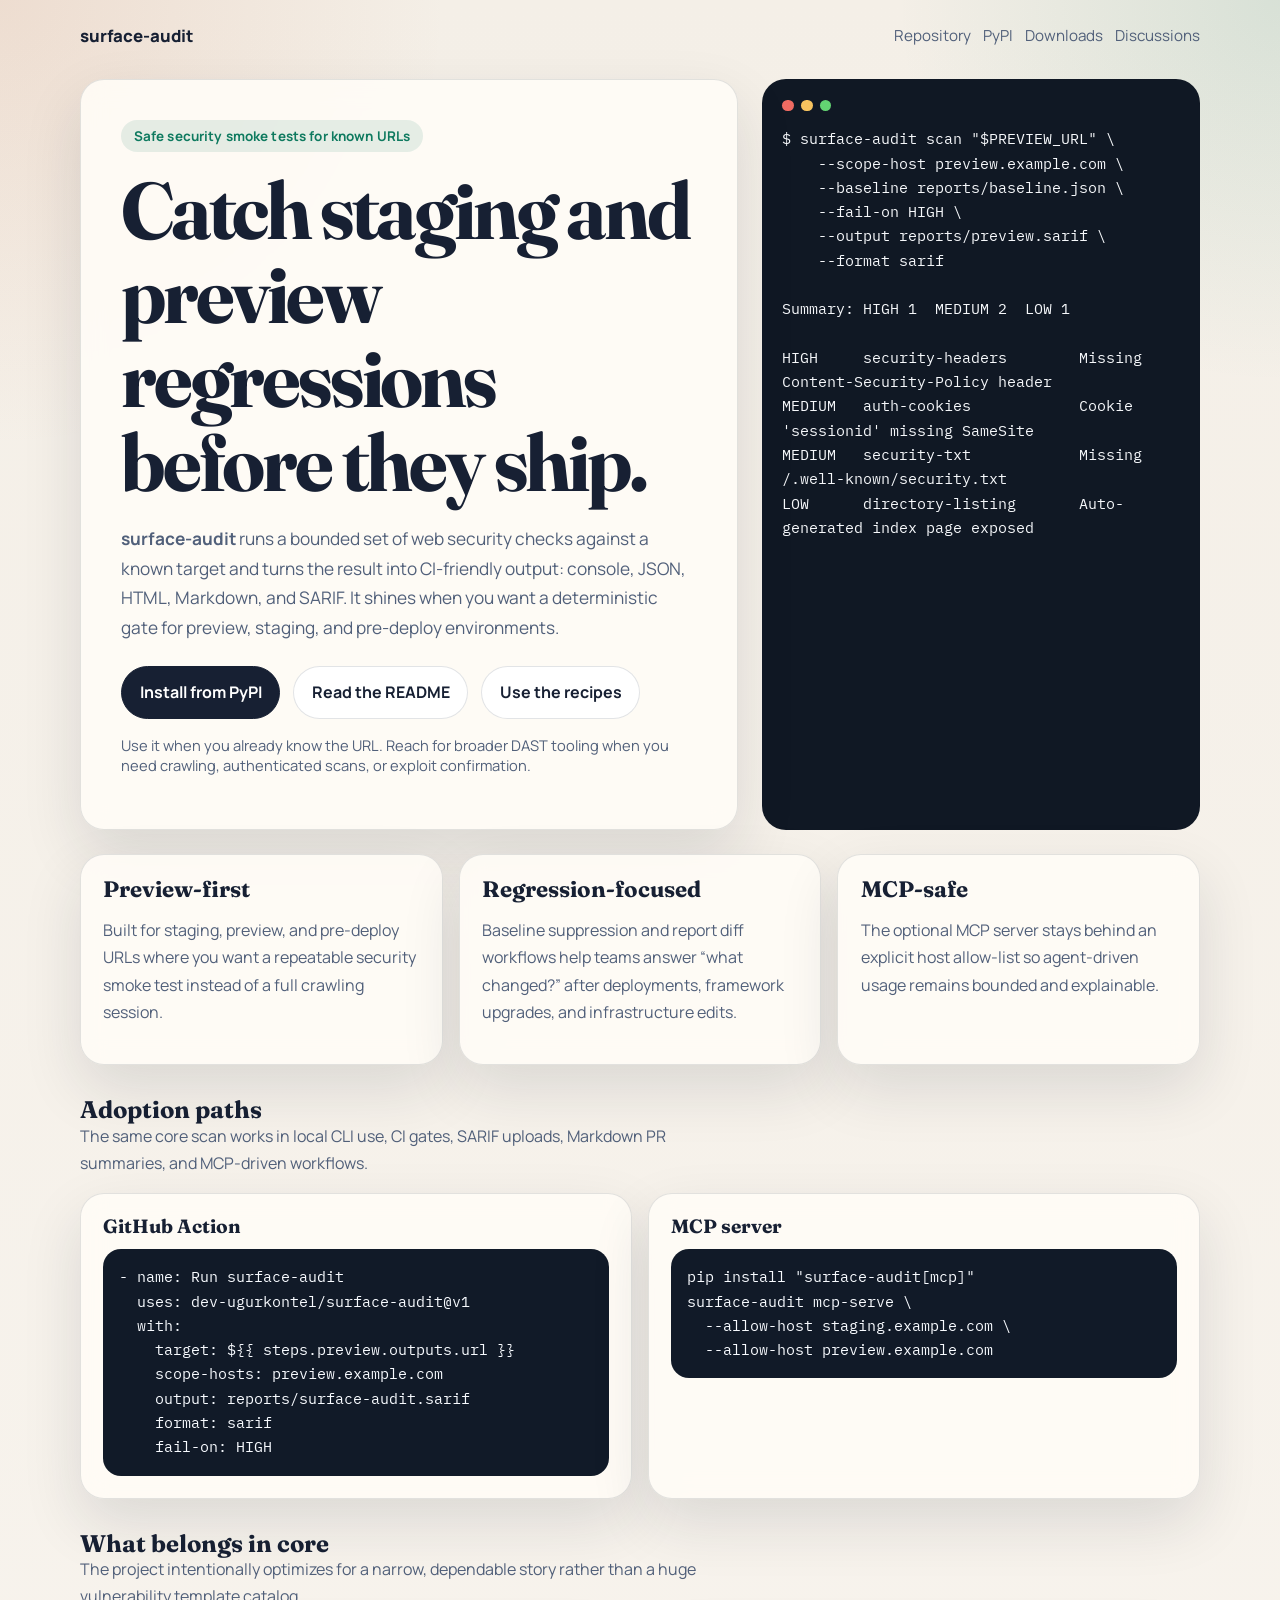
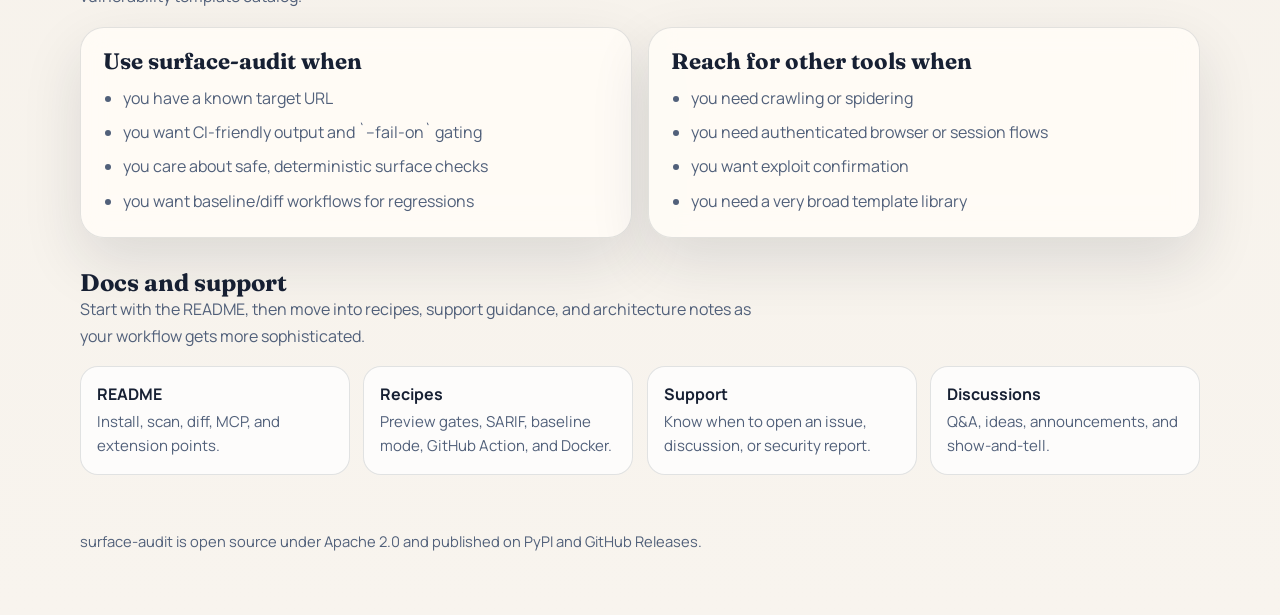
==== docs/site/index.html @ 1b8f8c11 "repo: harden release pipeline and project surface" ====
<!doctype html>
<html lang="en">
  <head>
    <meta charset="utf-8" />
    <meta name="viewport" content="width=device-width, initial-scale=1" />
    <title>surface-audit | Security smoke tests for staging and preview URLs</title>
    <meta
      name="description"
      content="surface-audit is a deterministic security smoke test tool for staging, preview, and pre-deploy web URLs."
    />
    <link rel="preconnect" href="https://fonts.googleapis.com" />
    <link rel="preconnect" href="https://fonts.gstatic.com" crossorigin />
    <link
      href="https://fonts.googleapis.com/css2?family=Fraunces:opsz,wght@9..144,600;9..144,700&family=IBM+Plex+Mono:wght@400;500&family=Manrope:wght@400;500;700;800&display=swap"
      rel="stylesheet"
    />
    <link rel="stylesheet" href="./assets/site.css" />
  </head>
  <body>
    <div class="shell">
      <nav class="nav">
        <a class="brand" href="https://github.com/dev-ugurkontel/surface-audit">surface-audit</a>
        <div class="nav-links">
          <a href="https://github.com/dev-ugurkontel/surface-audit">Repository</a>
          <a href="https://pypi.org/project/surface-audit/">PyPI</a>
          <a href="https://pypistats.org/packages/surface-audit">Downloads</a>
          <a href="https://github.com/dev-ugurkontel/surface-audit/discussions">Discussions</a>
        </div>
      </nav>

      <section class="hero">
        <article class="panel hero-copy">
          <span class="eyebrow">Safe security smoke tests for known URLs</span>
          <h1>Catch staging and preview regressions before they ship.</h1>
          <p class="lede">
            <strong>surface-audit</strong> runs a bounded set of web security checks against a
            known target and turns the result into CI-friendly output: console, JSON, HTML,
            Markdown, and SARIF. It shines when you want a deterministic gate for preview,
            staging, and pre-deploy environments.
          </p>
          <div class="cta-row">
            <a class="pill primary" href="https://pypi.org/project/surface-audit/">Install from PyPI</a>
            <a class="pill" href="https://github.com/dev-ugurkontel/surface-audit/blob/main/README.md">Read the README</a>
            <a class="pill" href="https://github.com/dev-ugurkontel/surface-audit/blob/main/docs/RECIPES.md">Use the recipes</a>
          </div>
          <p class="hero-note">
            Use it when you already know the URL. Reach for broader DAST tooling when you need
            crawling, authenticated scans, or exploit confirmation.
          </p>
        </article>

        <aside class="terminal">
          <div class="terminal-top">
            <span class="terminal-dot"></span>
            <span class="terminal-dot"></span>
            <span class="terminal-dot"></span>
          </div>
          <pre>$ surface-audit scan "$PREVIEW_URL" \
    --scope-host preview.example.com \
    --baseline reports/baseline.json \
    --fail-on HIGH \
    --output reports/preview.sarif \
    --format sarif

Summary: HIGH 1  MEDIUM 2  LOW 1

HIGH     security-headers        Missing Content-Security-Policy header
MEDIUM   auth-cookies            Cookie 'sessionid' missing SameSite
MEDIUM   security-txt            Missing /.well-known/security.txt
LOW      directory-listing       Auto-generated index page exposed</pre>
        </aside>
      </section>

      <section class="grid">
        <article class="panel card">
          <h3>Preview-first</h3>
          <p>
            Built for staging, preview, and pre-deploy URLs where you want a repeatable security
            smoke test instead of a full crawling session.
          </p>
        </article>
        <article class="panel card">
          <h3>Regression-focused</h3>
          <p>
            Baseline suppression and report diff workflows help teams answer “what changed?” after
            deployments, framework upgrades, and infrastructure edits.
          </p>
        </article>
        <article class="panel card">
          <h3>MCP-safe</h3>
          <p>
            The optional MCP server stays behind an explicit host allow-list so agent-driven usage
            remains bounded and explainable.
          </p>
        </article>
      </section>

      <section class="section">
        <div class="section-head">
          <div>
            <h2>Adoption paths</h2>
            <p>
              The same core scan works in local CLI use, CI gates, SARIF uploads, Markdown PR
              summaries, and MCP-driven workflows.
            </p>
          </div>
        </div>
        <div class="duo">
          <article class="panel code-card">
            <h3>GitHub Action</h3>
            <pre>- name: Run surface-audit
  uses: dev-ugurkontel/surface-audit@v1
  with:
    target: ${{ steps.preview.outputs.url }}
    scope-hosts: preview.example.com
    output: reports/surface-audit.sarif
    format: sarif
    fail-on: HIGH</pre>
          </article>
          <article class="panel code-card">
            <h3>MCP server</h3>
            <pre>pip install "surface-audit[mcp]"
surface-audit mcp-serve \
  --allow-host staging.example.com \
  --allow-host preview.example.com</pre>
          </article>
        </div>
      </section>

      <section class="section">
        <div class="section-head">
          <div>
            <h2>What belongs in core</h2>
            <p>
              The project intentionally optimizes for a narrow, dependable story rather than a huge
              vulnerability template catalog.
            </p>
          </div>
        </div>
        <div class="duo">
          <article class="panel card">
            <h3>Use surface-audit when</h3>
            <ul class="list">
              <li>you have a known target URL</li>
              <li>you want CI-friendly output and `--fail-on` gating</li>
              <li>you care about safe, deterministic surface checks</li>
              <li>you want baseline/diff workflows for regressions</li>
            </ul>
          </article>
          <article class="panel card">
            <h3>Reach for other tools when</h3>
            <ul class="list">
              <li>you need crawling or spidering</li>
              <li>you need authenticated browser or session flows</li>
              <li>you want exploit confirmation</li>
              <li>you need a very broad template library</li>
            </ul>
          </article>
        </div>
      </section>

      <section class="section">
        <div class="section-head">
          <div>
            <h2>Docs and support</h2>
            <p>
              Start with the README, then move into recipes, support guidance, and architecture
              notes as your workflow gets more sophisticated.
            </p>
          </div>
        </div>
        <div class="links">
          <a class="link-card" href="https://github.com/dev-ugurkontel/surface-audit/blob/main/README.md">
            <strong>README</strong>
            <span>Install, scan, diff, MCP, and extension points.</span>
          </a>
          <a class="link-card" href="https://github.com/dev-ugurkontel/surface-audit/blob/main/docs/RECIPES.md">
            <strong>Recipes</strong>
            <span>Preview gates, SARIF, baseline mode, GitHub Action, and Docker.</span>
          </a>
          <a class="link-card" href="https://github.com/dev-ugurkontel/surface-audit/blob/main/SUPPORT.md">
            <strong>Support</strong>
            <span>Know when to open an issue, discussion, or security report.</span>
          </a>
          <a class="link-card" href="https://github.com/dev-ugurkontel/surface-audit/discussions">
            <strong>Discussions</strong>
            <span>Q&amp;A, ideas, announcements, and show-and-tell.</span>
          </a>
        </div>
      </section>

      <footer class="footer">
        surface-audit is open source under Apache 2.0 and published on PyPI and GitHub Releases.
      </footer>
    </div>
  </body>
</html>
---- docs/site/assets/site.css ----
:root {
  --bg: #f4efe7;
  --bg-accent: #e8dcc8;
  --card: rgba(255, 252, 247, 0.9);
  --ink: #172033;
  --muted: #51607a;
  --line: rgba(23, 32, 51, 0.12);
  --brand: #0e7a5f;
  --brand-2: #be5b2c;
  --shadow: 0 24px 60px rgba(23, 32, 51, 0.12);
}

* {
  box-sizing: border-box;
}

body {
  margin: 0;
  font-family: "Manrope", "Avenir Next", "Segoe UI", sans-serif;
  color: var(--ink);
  background:
    radial-gradient(circle at top left, rgba(190, 91, 44, 0.12), transparent 28rem),
    radial-gradient(circle at top right, rgba(14, 122, 95, 0.12), transparent 24rem),
    linear-gradient(180deg, var(--bg) 0%, #f8f4ee 100%);
}

a {
  color: inherit;
}

.shell {
  width: min(1120px, calc(100vw - 2rem));
  margin: 0 auto;
  padding: 1.5rem 0 4rem;
}

.nav {
  display: flex;
  align-items: center;
  justify-content: space-between;
  gap: 1rem;
  margin-bottom: 2rem;
}

.brand {
  font-weight: 800;
  font-size: 1.05rem;
  text-decoration: none;
}

.nav-links {
  display: flex;
  flex-wrap: wrap;
  gap: 0.75rem;
}

.nav-links a,
.pill,
.link-card {
  text-decoration: none;
}

.nav-links a {
  color: var(--muted);
  font-size: 0.95rem;
}

.hero {
  display: grid;
  grid-template-columns: 1.2fr 0.8fr;
  gap: 1.5rem;
  align-items: stretch;
  margin-bottom: 1.5rem;
}

.panel {
  background: var(--card);
  border: 1px solid var(--line);
  border-radius: 24px;
  box-shadow: var(--shadow);
  backdrop-filter: blur(12px);
}

.hero-copy {
  padding: 2.5rem;
}

.eyebrow {
  display: inline-flex;
  align-items: center;
  gap: 0.5rem;
  padding: 0.45rem 0.8rem;
  border-radius: 999px;
  background: rgba(14, 122, 95, 0.1);
  color: var(--brand);
  font-size: 0.84rem;
  font-weight: 700;
  letter-spacing: 0.01em;
}

h1,
h2,
h3 {
  font-family: "Fraunces", Georgia, serif;
  line-height: 1.05;
  margin: 0;
}

h1 {
  margin-top: 1rem;
  font-size: clamp(2.8rem, 7vw, 5rem);
  letter-spacing: -0.04em;
}

.lede {
  margin: 1.25rem 0 0;
  font-size: 1.08rem;
  line-height: 1.7;
  color: var(--muted);
  max-width: 46rem;
}

.cta-row {
  display: flex;
  flex-wrap: wrap;
  gap: 0.8rem;
  margin-top: 1.5rem;
}

.pill {
  display: inline-flex;
  align-items: center;
  justify-content: center;
  padding: 0.9rem 1.1rem;
  border-radius: 999px;
  font-weight: 700;
  border: 1px solid var(--line);
  background: white;
}

.pill.primary {
  background: var(--ink);
  color: white;
  border-color: var(--ink);
}

.hero-note {
  margin-top: 1rem;
  font-size: 0.92rem;
  color: var(--muted);
}

.terminal {
  padding: 1.3rem;
  background: #101824;
  color: #f6f8fb;
  border-radius: 24px;
  overflow: hidden;
}

.terminal-top {
  display: flex;
  gap: 0.45rem;
  margin-bottom: 1rem;
}

.terminal-dot {
  width: 0.72rem;
  height: 0.72rem;
  border-radius: 999px;
}

.terminal-dot:nth-child(1) {
  background: #ef6b62;
}

.terminal-dot:nth-child(2) {
  background: #f7c35f;
}

.terminal-dot:nth-child(3) {
  background: #63d372;
}

pre,
code {
  font-family: "IBM Plex Mono", "SFMono-Regular", Consolas, monospace;
}

pre {
  margin: 0;
  white-space: pre-wrap;
  word-break: break-word;
  line-height: 1.65;
  font-size: 0.92rem;
}

.grid {
  display: grid;
  grid-template-columns: repeat(3, minmax(0, 1fr));
  gap: 1rem;
  margin: 1.2rem 0 2rem;
}

.card {
  padding: 1.4rem;
}

.card h3 {
  font-size: 1.4rem;
  margin-bottom: 0.7rem;
}

.card p,
.list li {
  color: var(--muted);
  line-height: 1.7;
}

.section {
  margin-top: 2rem;
}

.section-head {
  display: flex;
  justify-content: space-between;
  align-items: end;
  gap: 1rem;
  margin-bottom: 1rem;
}

.section-head p {
  margin: 0;
  max-width: 42rem;
  color: var(--muted);
  line-height: 1.7;
}

.duo {
  display: grid;
  grid-template-columns: repeat(2, minmax(0, 1fr));
  gap: 1rem;
}

.list {
  margin: 0;
  padding-left: 1.2rem;
}

.list li + li {
  margin-top: 0.45rem;
}

.code-card {
  padding: 1.4rem;
}

.code-card h3 {
  font-size: 1.2rem;
  margin-bottom: 0.8rem;
}

.code-card pre {
  padding: 1rem;
  border-radius: 18px;
  background: #111a28;
  color: #f8fbff;
}

.links {
  display: grid;
  grid-template-columns: repeat(4, minmax(0, 1fr));
  gap: 0.85rem;
  margin-top: 1rem;
}

.link-card {
  display: block;
  padding: 1rem;
  border-radius: 18px;
  border: 1px solid var(--line);
  background: rgba(255, 255, 255, 0.75);
}

.link-card strong {
  display: block;
  margin-bottom: 0.35rem;
}

.link-card span {
  color: var(--muted);
  font-size: 0.94rem;
  line-height: 1.5;
}

.footer {
  margin-top: 2.5rem;
  padding: 1rem 0 0;
  color: var(--muted);
  font-size: 0.92rem;
}

@media (max-width: 920px) {
  .hero,
  .grid,
  .duo,
  .links {
    grid-template-columns: 1fr;
  }

  .hero-copy,
  .card,
  .code-card {
    padding: 1.2rem;
  }

  .section-head {
    flex-direction: column;
    align-items: start;
  }
}
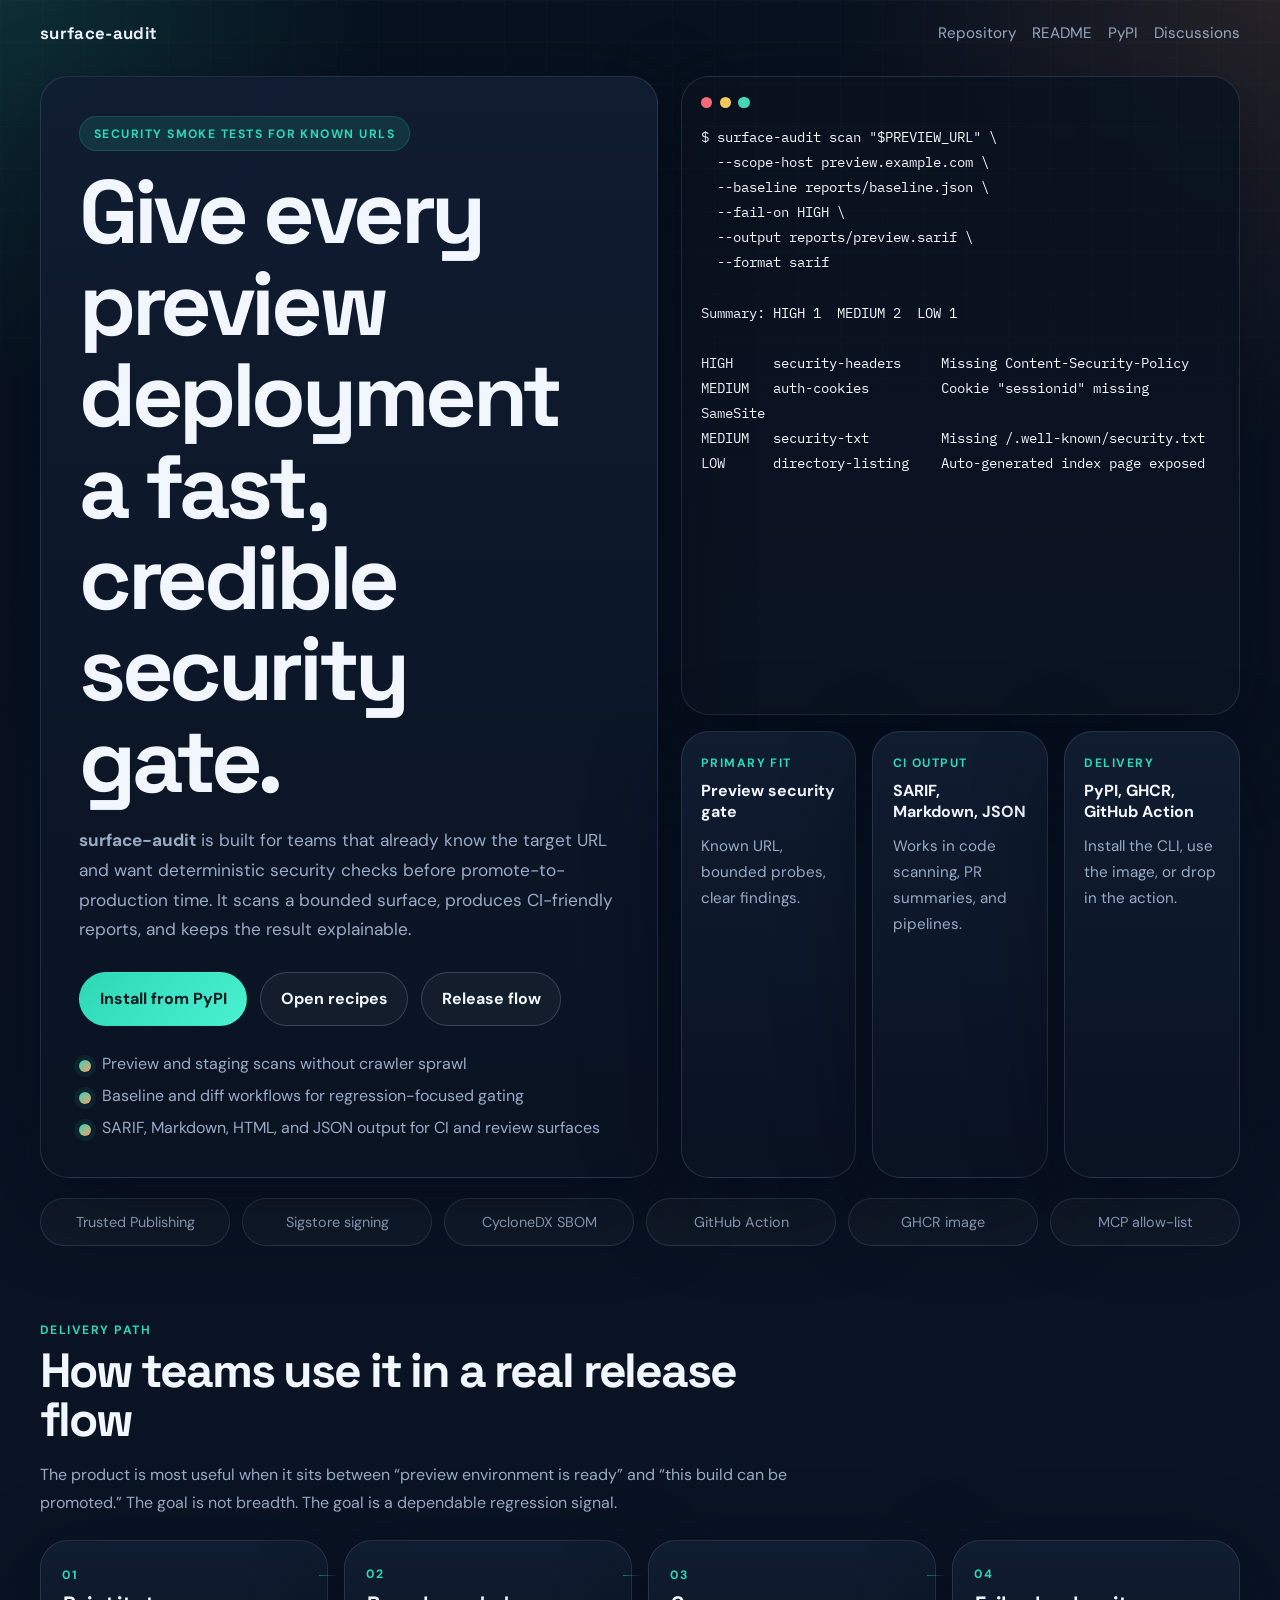
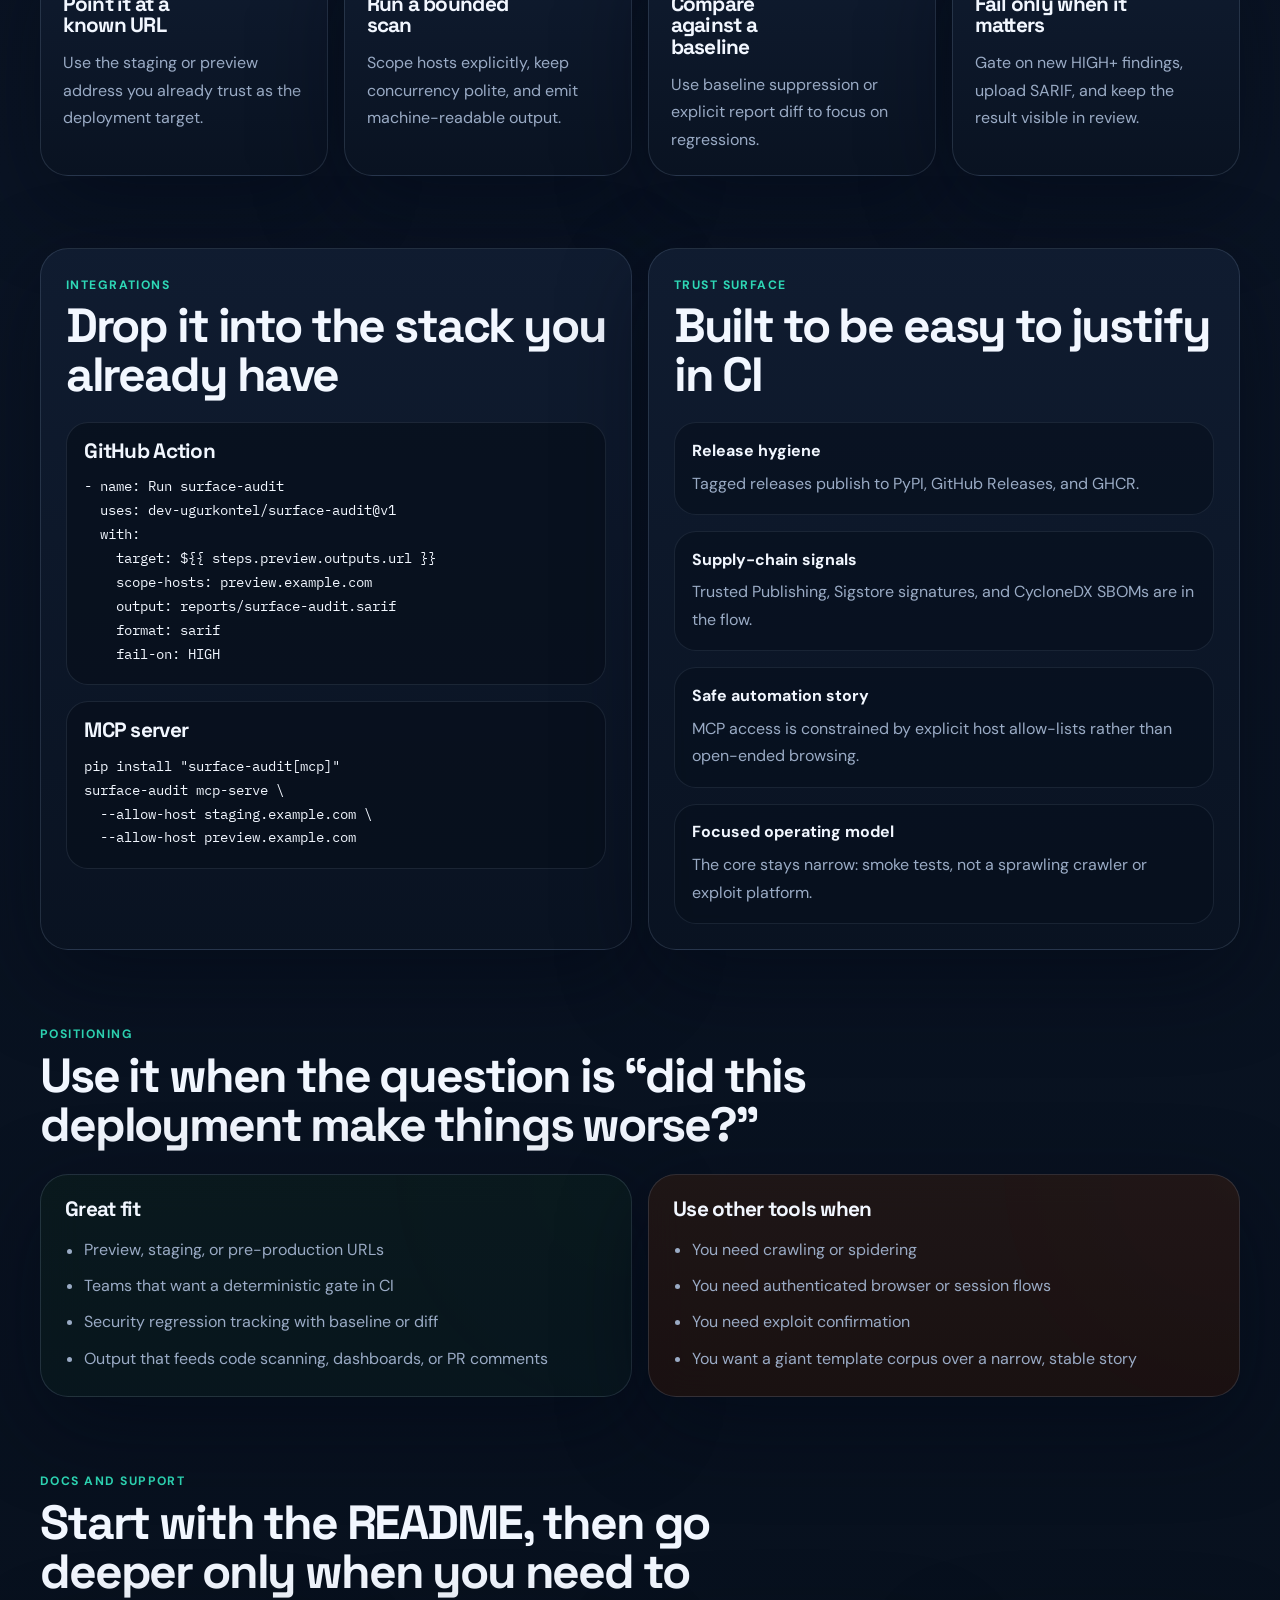
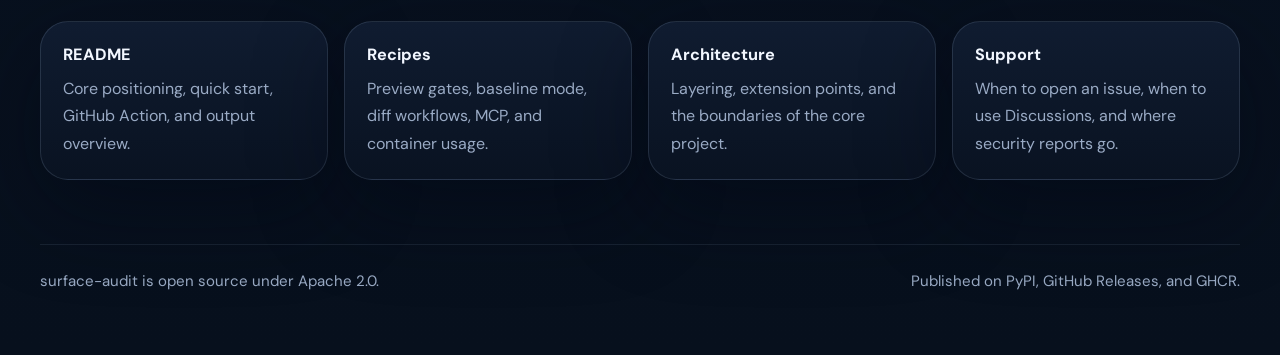
==== commit 510c9fca: "docs: professionalize project site and add architecture diagram" ====
--- a/docs/site/index.html
+++ b/docs/site/index.html
@@ -3,112 +3,149 @@
   <head>
     <meta charset="utf-8" />
     <meta name="viewport" content="width=device-width, initial-scale=1" />
-    <title>surface-audit | Security smoke tests for staging and preview URLs</title>
+    <title>surface-audit | Security smoke tests for preview and staging URLs</title>
     <meta
       name="description"
-      content="surface-audit is a deterministic security smoke test tool for staging, preview, and pre-deploy web URLs."
+      content="surface-audit gives teams a deterministic security smoke test for preview, staging, and pre-deploy URLs with CI-friendly output."
     />
     <link rel="preconnect" href="https://fonts.googleapis.com" />
     <link rel="preconnect" href="https://fonts.gstatic.com" crossorigin />
     <link
-      href="https://fonts.googleapis.com/css2?family=Fraunces:opsz,wght@9..144,600;9..144,700&family=IBM+Plex+Mono:wght@400;500&family=Manrope:wght@400;500;700;800&display=swap"
+      href="https://fonts.googleapis.com/css2?family=DM+Sans:wght@400;500;700;800&family=IBM+Plex+Mono:wght@400;500&family=Space+Grotesk:wght@500;700&display=swap"
       rel="stylesheet"
     />
     <link rel="stylesheet" href="./assets/site.css" />
   </head>
   <body>
-    <div class="shell">
-      <nav class="nav">
+    <div class="site-shell">
+      <header class="site-header">
         <a class="brand" href="https://github.com/dev-ugurkontel/surface-audit">surface-audit</a>
-        <div class="nav-links">
+        <nav class="nav-links">
           <a href="https://github.com/dev-ugurkontel/surface-audit">Repository</a>
+          <a href="https://github.com/dev-ugurkontel/surface-audit/blob/main/README.md">README</a>
           <a href="https://pypi.org/project/surface-audit/">PyPI</a>
-          <a href="https://pypistats.org/packages/surface-audit">Downloads</a>
           <a href="https://github.com/dev-ugurkontel/surface-audit/discussions">Discussions</a>
-        </div>
-      </nav>
-
-      <section class="hero">
-        <article class="panel hero-copy">
-          <span class="eyebrow">Safe security smoke tests for known URLs</span>
-          <h1>Catch staging and preview regressions before they ship.</h1>
-          <p class="lede">
-            <strong>surface-audit</strong> runs a bounded set of web security checks against a
-            known target and turns the result into CI-friendly output: console, JSON, HTML,
-            Markdown, and SARIF. It shines when you want a deterministic gate for preview,
-            staging, and pre-deploy environments.
-          </p>
-          <div class="cta-row">
-            <a class="pill primary" href="https://pypi.org/project/surface-audit/">Install from PyPI</a>
-            <a class="pill" href="https://github.com/dev-ugurkontel/surface-audit/blob/main/README.md">Read the README</a>
-            <a class="pill" href="https://github.com/dev-ugurkontel/surface-audit/blob/main/docs/RECIPES.md">Use the recipes</a>
-          </div>
-          <p class="hero-note">
-            Use it when you already know the URL. Reach for broader DAST tooling when you need
-            crawling, authenticated scans, or exploit confirmation.
-          </p>
-        </article>
-
-        <aside class="terminal">
-          <div class="terminal-top">
-            <span class="terminal-dot"></span>
-            <span class="terminal-dot"></span>
-            <span class="terminal-dot"></span>
-          </div>
-          <pre>$ surface-audit scan "$PREVIEW_URL" \
-    --scope-host preview.example.com \
-    --baseline reports/baseline.json \
-    --fail-on HIGH \
-    --output reports/preview.sarif \
-    --format sarif
+        </nav>
+      </header>
+
+      <main>
+        <section class="hero">
+          <div class="hero-copy">
+            <span class="eyebrow">Security smoke tests for known URLs</span>
+            <h1>Give every preview deployment a fast, credible security gate.</h1>
+            <p class="hero-text">
+              <strong>surface-audit</strong> is built for teams that already know the target URL
+              and want deterministic security checks before promote-to-production time. It scans a
+              bounded surface, produces CI-friendly reports, and keeps the result explainable.
+            </p>
+            <div class="cta-row">
+              <a class="button button-primary" href="https://pypi.org/project/surface-audit/">Install from PyPI</a>
+              <a class="button" href="https://github.com/dev-ugurkontel/surface-audit/blob/main/docs/RECIPES.md">Open recipes</a>
+              <a class="button" href="https://github.com/dev-ugurkontel/surface-audit/actions/workflows/release.yml">Release flow</a>
+            </div>
+            <ul class="hero-list">
+              <li>Preview and staging scans without crawler sprawl</li>
+              <li>Baseline and diff workflows for regression-focused gating</li>
+              <li>SARIF, Markdown, HTML, and JSON output for CI and review surfaces</li>
+            </ul>
+          </div>
+
+          <div class="hero-visual">
+            <section class="scan-window">
+              <div class="window-bar">
+                <span></span>
+                <span></span>
+                <span></span>
+              </div>
+              <pre>$ surface-audit scan "$PREVIEW_URL" \
+  --scope-host preview.example.com \
+  --baseline reports/baseline.json \
+  --fail-on HIGH \
+  --output reports/preview.sarif \
+  --format sarif
 
 Summary: HIGH 1  MEDIUM 2  LOW 1
 
-HIGH     security-headers        Missing Content-Security-Policy header
-MEDIUM   auth-cookies            Cookie 'sessionid' missing SameSite
-MEDIUM   security-txt            Missing /.well-known/security.txt
-LOW      directory-listing       Auto-generated index page exposed</pre>
-        </aside>
-      </section>
-
-      <section class="grid">
-        <article class="panel card">
-          <h3>Preview-first</h3>
-          <p>
-            Built for staging, preview, and pre-deploy URLs where you want a repeatable security
-            smoke test instead of a full crawling session.
-          </p>
-        </article>
-        <article class="panel card">
-          <h3>Regression-focused</h3>
-          <p>
-            Baseline suppression and report diff workflows help teams answer “what changed?” after
-            deployments, framework upgrades, and infrastructure edits.
-          </p>
-        </article>
-        <article class="panel card">
-          <h3>MCP-safe</h3>
-          <p>
-            The optional MCP server stays behind an explicit host allow-list so agent-driven usage
-            remains bounded and explainable.
-          </p>
-        </article>
-      </section>
-
-      <section class="section">
-        <div class="section-head">
-          <div>
-            <h2>Adoption paths</h2>
+HIGH     security-headers     Missing Content-Security-Policy
+MEDIUM   auth-cookies         Cookie "sessionid" missing SameSite
+MEDIUM   security-txt         Missing /.well-known/security.txt
+LOW      directory-listing    Auto-generated index page exposed</pre>
+            </section>
+
+            <div class="stat-grid">
+              <article class="stat-card">
+                <span class="stat-label">Primary fit</span>
+                <strong>Preview security gate</strong>
+                <p>Known URL, bounded probes, clear findings.</p>
+              </article>
+              <article class="stat-card">
+                <span class="stat-label">CI output</span>
+                <strong>SARIF, Markdown, JSON</strong>
+                <p>Works in code scanning, PR summaries, and pipelines.</p>
+              </article>
+              <article class="stat-card">
+                <span class="stat-label">Delivery</span>
+                <strong>PyPI, GHCR, GitHub Action</strong>
+                <p>Install the CLI, use the image, or drop in the action.</p>
+              </article>
+            </div>
+          </div>
+        </section>
+
+        <section class="signal-strip">
+          <span>Trusted Publishing</span>
+          <span>Sigstore signing</span>
+          <span>CycloneDX SBOM</span>
+          <span>GitHub Action</span>
+          <span>GHCR image</span>
+          <span>MCP allow-list</span>
+        </section>
+
+        <section class="section">
+          <div class="section-heading">
+            <span class="section-kicker">Delivery path</span>
+            <h2>How teams use it in a real release flow</h2>
             <p>
-              The same core scan works in local CLI use, CI gates, SARIF uploads, Markdown PR
-              summaries, and MCP-driven workflows.
+              The product is most useful when it sits between “preview environment is ready” and
+              “this build can be promoted.” The goal is not breadth. The goal is a dependable
+              regression signal.
             </p>
           </div>
-        </div>
-        <div class="duo">
-          <article class="panel code-card">
-            <h3>GitHub Action</h3>
-            <pre>- name: Run surface-audit
+
+          <div class="flow-grid">
+            <article class="flow-card">
+              <span class="flow-step">01</span>
+              <h3>Point it at a known URL</h3>
+              <p>Use the staging or preview address you already trust as the deployment target.</p>
+            </article>
+            <article class="flow-card">
+              <span class="flow-step">02</span>
+              <h3>Run a bounded scan</h3>
+              <p>Scope hosts explicitly, keep concurrency polite, and emit machine-readable output.</p>
+            </article>
+            <article class="flow-card">
+              <span class="flow-step">03</span>
+              <h3>Compare against a baseline</h3>
+              <p>Use baseline suppression or explicit report diff to focus on regressions.</p>
+            </article>
+            <article class="flow-card">
+              <span class="flow-step">04</span>
+              <h3>Fail only when it matters</h3>
+              <p>Gate on new HIGH+ findings, upload SARIF, and keep the result visible in review.</p>
+            </article>
+          </div>
+        </section>
+
+        <section class="section two-up">
+          <article class="feature-panel">
+            <div class="panel-head">
+              <span class="section-kicker">Integrations</span>
+              <h2>Drop it into the stack you already have</h2>
+            </div>
+            <div class="integration-stack">
+              <div class="integration-card">
+                <h3>GitHub Action</h3>
+                <pre>- name: Run surface-audit
   uses: dev-ugurkontel/surface-audit@v1
   with:
     target: ${{ steps.preview.outputs.url }}
@@ -116,81 +153,99 @@
     output: reports/surface-audit.sarif
     format: sarif
     fail-on: HIGH</pre>
-          </article>
-          <article class="panel code-card">
-            <h3>MCP server</h3>
-            <pre>pip install "surface-audit[mcp]"
+              </div>
+              <div class="integration-card">
+                <h3>MCP server</h3>
+                <pre>pip install "surface-audit[mcp]"
 surface-audit mcp-serve \
   --allow-host staging.example.com \
   --allow-host preview.example.com</pre>
+              </div>
+            </div>
           </article>
-        </div>
-      </section>
-
-      <section class="section">
-        <div class="section-head">
-          <div>
-            <h2>What belongs in core</h2>
-            <p>
-              The project intentionally optimizes for a narrow, dependable story rather than a huge
-              vulnerability template catalog.
-            </p>
-          </div>
-        </div>
-        <div class="duo">
-          <article class="panel card">
-            <h3>Use surface-audit when</h3>
-            <ul class="list">
-              <li>you have a known target URL</li>
-              <li>you want CI-friendly output and `--fail-on` gating</li>
-              <li>you care about safe, deterministic surface checks</li>
-              <li>you want baseline/diff workflows for regressions</li>
-            </ul>
+
+          <article class="feature-panel">
+            <div class="panel-head">
+              <span class="section-kicker">Trust surface</span>
+              <h2>Built to be easy to justify in CI</h2>
+            </div>
+            <div class="trust-list">
+              <div class="trust-row">
+                <strong>Release hygiene</strong>
+                <p>Tagged releases publish to PyPI, GitHub Releases, and GHCR.</p>
+              </div>
+              <div class="trust-row">
+                <strong>Supply-chain signals</strong>
+                <p>Trusted Publishing, Sigstore signatures, and CycloneDX SBOMs are in the flow.</p>
+              </div>
+              <div class="trust-row">
+                <strong>Safe automation story</strong>
+                <p>MCP access is constrained by explicit host allow-lists rather than open-ended browsing.</p>
+              </div>
+              <div class="trust-row">
+                <strong>Focused operating model</strong>
+                <p>The core stays narrow: smoke tests, not a sprawling crawler or exploit platform.</p>
+              </div>
+            </div>
           </article>
-          <article class="panel card">
-            <h3>Reach for other tools when</h3>
-            <ul class="list">
-              <li>you need crawling or spidering</li>
-              <li>you need authenticated browser or session flows</li>
-              <li>you want exploit confirmation</li>
-              <li>you need a very broad template library</li>
-            </ul>
-          </article>
-        </div>
-      </section>
-
-      <section class="section">
-        <div class="section-head">
-          <div>
-            <h2>Docs and support</h2>
-            <p>
-              Start with the README, then move into recipes, support guidance, and architecture
-              notes as your workflow gets more sophisticated.
-            </p>
-          </div>
-        </div>
-        <div class="links">
-          <a class="link-card" href="https://github.com/dev-ugurkontel/surface-audit/blob/main/README.md">
-            <strong>README</strong>
-            <span>Install, scan, diff, MCP, and extension points.</span>
-          </a>
-          <a class="link-card" href="https://github.com/dev-ugurkontel/surface-audit/blob/main/docs/RECIPES.md">
-            <strong>Recipes</strong>
-            <span>Preview gates, SARIF, baseline mode, GitHub Action, and Docker.</span>
-          </a>
-          <a class="link-card" href="https://github.com/dev-ugurkontel/surface-audit/blob/main/SUPPORT.md">
-            <strong>Support</strong>
-            <span>Know when to open an issue, discussion, or security report.</span>
-          </a>
-          <a class="link-card" href="https://github.com/dev-ugurkontel/surface-audit/discussions">
-            <strong>Discussions</strong>
-            <span>Q&amp;A, ideas, announcements, and show-and-tell.</span>
-          </a>
-        </div>
-      </section>
-
-      <footer class="footer">
-        surface-audit is open source under Apache 2.0 and published on PyPI and GitHub Releases.
+        </section>
+
+        <section class="section scope-section">
+          <div class="section-heading">
+            <span class="section-kicker">Positioning</span>
+            <h2>Use it when the question is “did this deployment make things worse?”</h2>
+          </div>
+          <div class="scope-grid">
+            <article class="scope-card scope-good">
+              <h3>Great fit</h3>
+              <ul>
+                <li>Preview, staging, or pre-production URLs</li>
+                <li>Teams that want a deterministic gate in CI</li>
+                <li>Security regression tracking with baseline or diff</li>
+                <li>Output that feeds code scanning, dashboards, or PR comments</li>
+              </ul>
+            </article>
+            <article class="scope-card scope-bad">
+              <h3>Use other tools when</h3>
+              <ul>
+                <li>You need crawling or spidering</li>
+                <li>You need authenticated browser or session flows</li>
+                <li>You need exploit confirmation</li>
+                <li>You want a giant template corpus over a narrow, stable story</li>
+              </ul>
+            </article>
+          </div>
+        </section>
+
+        <section class="section">
+          <div class="section-heading">
+            <span class="section-kicker">Docs and support</span>
+            <h2>Start with the README, then go deeper only when you need to</h2>
+          </div>
+          <div class="link-grid">
+            <a class="doc-link" href="https://github.com/dev-ugurkontel/surface-audit/blob/main/README.md">
+              <strong>README</strong>
+              <span>Core positioning, quick start, GitHub Action, and output overview.</span>
+            </a>
+            <a class="doc-link" href="https://github.com/dev-ugurkontel/surface-audit/blob/main/docs/RECIPES.md">
+              <strong>Recipes</strong>
+              <span>Preview gates, baseline mode, diff workflows, MCP, and container usage.</span>
+            </a>
+            <a class="doc-link" href="https://github.com/dev-ugurkontel/surface-audit/blob/main/docs/ARCHITECTURE.md">
+              <strong>Architecture</strong>
+              <span>Layering, extension points, and the boundaries of the core project.</span>
+            </a>
+            <a class="doc-link" href="https://github.com/dev-ugurkontel/surface-audit/blob/main/SUPPORT.md">
+              <strong>Support</strong>
+              <span>When to open an issue, when to use Discussions, and where security reports go.</span>
+            </a>
+          </div>
+        </section>
+      </main>
+
+      <footer class="site-footer">
+        <span>surface-audit is open source under Apache 2.0.</span>
+        <span>Published on PyPI, GitHub Releases, and GHCR.</span>
       </footer>
     </div>
   </body>
--- a/docs/site/assets/site.css
+++ b/docs/site/assets/site.css
@@ -1,40 +1,73 @@
 :root {
-  --bg: #f4efe7;
-  --bg-accent: #e8dcc8;
-  --card: rgba(255, 252, 247, 0.9);
-  --ink: #172033;
-  --muted: #51607a;
-  --line: rgba(23, 32, 51, 0.12);
-  --brand: #0e7a5f;
-  --brand-2: #be5b2c;
-  --shadow: 0 24px 60px rgba(23, 32, 51, 0.12);
+  --bg: #07111f;
+  --bg-elevated: #0d182a;
+  --surface: rgba(13, 24, 42, 0.82);
+  --surface-strong: #101d33;
+  --surface-soft: rgba(15, 28, 49, 0.72);
+  --card: rgba(17, 29, 50, 0.94);
+  --line: rgba(151, 169, 200, 0.18);
+  --line-strong: rgba(151, 169, 200, 0.28);
+  --text: #f2f7ff;
+  --muted: #9aabc5;
+  --accent: #2ed8b6;
+  --accent-warm: #ff9d66;
+  --accent-ink: #081821;
+  --shadow: 0 28px 90px rgba(1, 7, 20, 0.45);
 }
 
 * {
   box-sizing: border-box;
 }
 
+html {
+  scroll-behavior: smooth;
+}
+
 body {
   margin: 0;
-  font-family: "Manrope", "Avenir Next", "Segoe UI", sans-serif;
-  color: var(--ink);
+  color: var(--text);
+  font-family: "DM Sans", "Segoe UI", sans-serif;
   background:
-    radial-gradient(circle at top left, rgba(190, 91, 44, 0.12), transparent 28rem),
-    radial-gradient(circle at top right, rgba(14, 122, 95, 0.12), transparent 24rem),
-    linear-gradient(180deg, var(--bg) 0%, #f8f4ee 100%);
+    radial-gradient(circle at top left, rgba(46, 216, 182, 0.15), transparent 24rem),
+    radial-gradient(circle at top right, rgba(255, 157, 102, 0.12), transparent 28rem),
+    linear-gradient(180deg, #07111f 0%, #0a1424 50%, #07101d 100%);
+}
+
+body::before {
+  content: "";
+  position: fixed;
+  inset: 0;
+  pointer-events: none;
+  background-image:
+    linear-gradient(rgba(151, 169, 200, 0.045) 1px, transparent 1px),
+    linear-gradient(90deg, rgba(151, 169, 200, 0.045) 1px, transparent 1px);
+  background-size: 42px 42px;
+  mask-image: linear-gradient(180deg, rgba(0, 0, 0, 0.65), transparent 88%);
 }
 
 a {
   color: inherit;
-}
-
-.shell {
-  width: min(1120px, calc(100vw - 2rem));
+  text-decoration: none;
+}
+
+pre,
+code {
+  font-family: "IBM Plex Mono", "SFMono-Regular", Consolas, monospace;
+}
+
+pre {
+  margin: 0;
+  white-space: pre-wrap;
+  word-break: break-word;
+}
+
+.site-shell {
+  width: min(1200px, calc(100vw - 2rem));
   margin: 0 auto;
-  padding: 1.5rem 0 4rem;
-}
-
-.nav {
+  padding: 1.4rem 0 4rem;
+}
+
+.site-header {
   display: flex;
   align-items: center;
   justify-content: space-between;
@@ -43,279 +76,532 @@
 }
 
 .brand {
-  font-weight: 800;
+  font-family: "Space Grotesk", sans-serif;
   font-size: 1.05rem;
-  text-decoration: none;
+  font-weight: 700;
+  letter-spacing: 0.02em;
 }
 
 .nav-links {
   display: flex;
   flex-wrap: wrap;
-  gap: 0.75rem;
-}
-
-.nav-links a,
-.pill,
-.link-card {
-  text-decoration: none;
+  gap: 1rem;
 }
 
 .nav-links a {
   color: var(--muted);
   font-size: 0.95rem;
+  transition: color 180ms ease;
+}
+
+.nav-links a:hover,
+.nav-links a:focus-visible {
+  color: var(--text);
 }
 
 .hero {
   display: grid;
-  grid-template-columns: 1.2fr 0.8fr;
-  gap: 1.5rem;
+  grid-template-columns: 1.05fr 0.95fr;
+  gap: 1.4rem;
   align-items: stretch;
-  margin-bottom: 1.5rem;
-}
-
-.panel {
-  background: var(--card);
+}
+
+.hero-copy,
+.scan-window,
+.stat-card,
+.flow-card,
+.feature-panel,
+.scope-card,
+.doc-link {
   border: 1px solid var(--line);
-  border-radius: 24px;
   box-shadow: var(--shadow);
-  backdrop-filter: blur(12px);
+}
+
+.hero-copy,
+.feature-panel,
+.scope-card,
+.doc-link,
+.stat-card,
+.flow-card {
+  background: linear-gradient(180deg, rgba(17, 29, 50, 0.92), rgba(10, 19, 34, 0.92));
+  border-radius: 28px;
+  backdrop-filter: blur(18px);
 }
 
 .hero-copy {
-  padding: 2.5rem;
+  padding: 2.4rem;
+}
+
+.eyebrow,
+.section-kicker,
+.stat-label,
+.flow-step {
+  font-size: 0.76rem;
+  letter-spacing: 0.12em;
+  text-transform: uppercase;
 }
 
 .eyebrow {
   display: inline-flex;
   align-items: center;
   gap: 0.5rem;
-  padding: 0.45rem 0.8rem;
+  padding: 0.55rem 0.85rem;
   border-radius: 999px;
-  background: rgba(14, 122, 95, 0.1);
-  color: var(--brand);
-  font-size: 0.84rem;
+  background: rgba(46, 216, 182, 0.12);
+  border: 1px solid rgba(46, 216, 182, 0.18);
+  color: var(--accent);
   font-weight: 700;
-  letter-spacing: 0.01em;
 }
 
 h1,
 h2,
 h3 {
-  font-family: "Fraunces", Georgia, serif;
-  line-height: 1.05;
   margin: 0;
+  font-family: "Space Grotesk", sans-serif;
+  line-height: 1.02;
 }
 
 h1 {
   margin-top: 1rem;
-  font-size: clamp(2.8rem, 7vw, 5rem);
-  letter-spacing: -0.04em;
-}
-
-.lede {
-  margin: 1.25rem 0 0;
+  font-size: clamp(3rem, 7vw, 5.8rem);
+  max-width: 10ch;
+  letter-spacing: -0.05em;
+}
+
+h2 {
+  font-size: clamp(2rem, 4vw, 3rem);
+  letter-spacing: -0.045em;
+}
+
+h3 {
+  font-size: 1.3rem;
+  letter-spacing: -0.035em;
+}
+
+.hero-text,
+.section-heading p,
+.trust-row p,
+.scope-card li,
+.doc-link span,
+.stat-card p,
+.flow-card p {
+  color: var(--muted);
+  line-height: 1.72;
+}
+
+.hero-text {
+  max-width: 40rem;
+  margin: 1.2rem 0 0;
   font-size: 1.08rem;
-  line-height: 1.7;
-  color: var(--muted);
-  max-width: 46rem;
 }
 
 .cta-row {
   display: flex;
   flex-wrap: wrap;
-  gap: 0.8rem;
-  margin-top: 1.5rem;
-}
-
-.pill {
+  gap: 0.85rem;
+  margin-top: 1.7rem;
+}
+
+.button {
   display: inline-flex;
   align-items: center;
   justify-content: center;
-  padding: 0.9rem 1.1rem;
+  min-height: 3.15rem;
+  padding: 0.95rem 1.2rem;
   border-radius: 999px;
+  border: 1px solid var(--line-strong);
+  background: rgba(255, 255, 255, 0.04);
+  color: var(--text);
   font-weight: 700;
-  border: 1px solid var(--line);
-  background: white;
-}
-
-.pill.primary {
-  background: var(--ink);
-  color: white;
-  border-color: var(--ink);
-}
-
-.hero-note {
-  margin-top: 1rem;
-  font-size: 0.92rem;
+  transition:
+    transform 180ms ease,
+    border-color 180ms ease,
+    background 180ms ease;
+}
+
+.button:hover,
+.button:focus-visible {
+  transform: translateY(-1px);
+  border-color: rgba(46, 216, 182, 0.38);
+}
+
+.button-primary {
+  background: linear-gradient(135deg, var(--accent), #49f1d0);
+  color: var(--accent-ink);
+  border-color: transparent;
+}
+
+.hero-list {
+  display: grid;
+  gap: 0.7rem;
+  padding: 0;
+  margin: 1.7rem 0 0;
+  list-style: none;
+}
+
+.hero-list li {
+  display: flex;
+  align-items: flex-start;
+  gap: 0.7rem;
   color: var(--muted);
 }
 
-.terminal {
-  padding: 1.3rem;
-  background: #101824;
-  color: #f6f8fb;
-  border-radius: 24px;
+.hero-list li::before {
+  content: "";
+  flex: 0 0 auto;
+  width: 0.72rem;
+  height: 0.72rem;
+  margin-top: 0.45rem;
+  border-radius: 999px;
+  background: linear-gradient(135deg, var(--accent), var(--accent-warm));
+  box-shadow: 0 0 0 5px rgba(46, 216, 182, 0.08);
+}
+
+.hero-visual {
+  display: grid;
+  gap: 1rem;
+}
+
+.scan-window {
+  padding: 1.2rem;
+  border-radius: 28px;
+  background:
+    linear-gradient(180deg, rgba(10, 18, 31, 0.96), rgba(11, 20, 35, 0.98)),
+    radial-gradient(circle at top right, rgba(46, 216, 182, 0.12), transparent 18rem);
   overflow: hidden;
 }
 
-.terminal-top {
+.window-bar {
   display: flex;
   gap: 0.45rem;
   margin-bottom: 1rem;
 }
 
-.terminal-dot {
+.window-bar span {
   width: 0.72rem;
   height: 0.72rem;
   border-radius: 999px;
 }
 
-.terminal-dot:nth-child(1) {
-  background: #ef6b62;
-}
-
-.terminal-dot:nth-child(2) {
-  background: #f7c35f;
-}
-
-.terminal-dot:nth-child(3) {
-  background: #63d372;
-}
-
-pre,
-code {
-  font-family: "IBM Plex Mono", "SFMono-Regular", Consolas, monospace;
-}
-
-pre {
-  margin: 0;
-  white-space: pre-wrap;
-  word-break: break-word;
-  line-height: 1.65;
-  font-size: 0.92rem;
-}
-
-.grid {
+.window-bar span:nth-child(1) {
+  background: #ff6d7d;
+}
+
+.window-bar span:nth-child(2) {
+  background: #ffca5f;
+}
+
+.window-bar span:nth-child(3) {
+  background: #46d7b7;
+}
+
+.scan-window pre {
+  font-size: 0.9rem;
+  line-height: 1.74;
+  color: #f4f8ff;
+}
+
+.stat-grid {
   display: grid;
   grid-template-columns: repeat(3, minmax(0, 1fr));
   gap: 1rem;
-  margin: 1.2rem 0 2rem;
-}
-
-.card {
-  padding: 1.4rem;
-}
-
-.card h3 {
-  font-size: 1.4rem;
+}
+
+.stat-card {
+  padding: 1.2rem;
+  min-height: 100%;
+}
+
+.stat-label,
+.section-kicker,
+.flow-step {
+  color: var(--accent);
+  font-weight: 700;
+}
+
+.stat-card strong {
+  display: block;
+  margin-top: 0.5rem;
+  font-size: 1rem;
+}
+
+.stat-card p {
+  margin: 0.65rem 0 0;
+  font-size: 0.95rem;
+}
+
+.signal-strip {
+  display: grid;
+  grid-template-columns: repeat(6, minmax(0, 1fr));
+  gap: 0.75rem;
+  margin-top: 1.25rem;
+}
+
+.signal-strip span {
+  display: inline-flex;
+  align-items: center;
+  justify-content: center;
+  min-height: 3rem;
+  padding: 0.75rem;
+  border-radius: 999px;
+  border: 1px solid var(--line);
+  background: rgba(255, 255, 255, 0.03);
+  color: var(--muted);
+  font-size: 0.9rem;
+}
+
+.section {
+  margin-top: 4.5rem;
+}
+
+.section-heading {
+  max-width: 48rem;
+  margin-bottom: 1.5rem;
+}
+
+.section-heading h2 {
+  margin-top: 0.55rem;
+}
+
+.section-heading p {
+  margin: 1rem 0 0;
+}
+
+.flow-grid {
+  display: grid;
+  grid-template-columns: repeat(4, minmax(0, 1fr));
+  gap: 1rem;
+}
+
+.flow-card {
+  position: relative;
+  padding: 1.35rem;
+}
+
+.flow-card::after {
+  content: "";
+  position: absolute;
+  top: 2.1rem;
+  right: -0.7rem;
+  width: 1.2rem;
+  height: 1px;
+  background: linear-gradient(90deg, rgba(46, 216, 182, 0.5), rgba(46, 216, 182, 0));
+}
+
+.flow-card:last-child::after {
+  display: none;
+}
+
+.flow-step {
+  display: inline-block;
   margin-bottom: 0.7rem;
 }
 
-.card p,
-.list li {
-  color: var(--muted);
+.flow-card h3 {
+  max-width: 12ch;
+}
+
+.flow-card p {
+  margin: 0.8rem 0 0;
+}
+
+.two-up {
+  display: grid;
+  grid-template-columns: repeat(2, minmax(0, 1fr));
+  gap: 1rem;
+}
+
+.feature-panel {
+  padding: 1.55rem;
+}
+
+.panel-head h2 {
+  margin-top: 0.5rem;
+}
+
+.integration-stack,
+.trust-list {
+  display: grid;
+  gap: 1rem;
+  margin-top: 1.35rem;
+}
+
+.integration-card {
+  padding: 1.1rem;
+  border-radius: 22px;
+  background: rgba(7, 16, 29, 0.72);
+  border: 1px solid rgba(151, 169, 200, 0.14);
+}
+
+.integration-card h3 {
+  margin-bottom: 0.85rem;
+}
+
+.integration-card pre {
+  font-size: 0.88rem;
   line-height: 1.7;
-}
-
-.section {
-  margin-top: 2rem;
-}
-
-.section-head {
+  color: #f2f7ff;
+}
+
+.trust-row {
+  padding: 1.05rem 1.1rem;
+  border-radius: 22px;
+  background: rgba(7, 16, 29, 0.64);
+  border: 1px solid rgba(151, 169, 200, 0.12);
+}
+
+.trust-row strong {
+  display: block;
+  font-size: 1rem;
+}
+
+.trust-row p {
+  margin: 0.55rem 0 0;
+}
+
+.scope-grid {
+  display: grid;
+  grid-template-columns: repeat(2, minmax(0, 1fr));
+  gap: 1rem;
+}
+
+.scope-card {
+  padding: 1.5rem;
+}
+
+.scope-good {
+  background:
+    linear-gradient(180deg, rgba(10, 25, 29, 0.94), rgba(8, 22, 30, 0.94)),
+    radial-gradient(circle at top right, rgba(46, 216, 182, 0.18), transparent 18rem);
+}
+
+.scope-bad {
+  background:
+    linear-gradient(180deg, rgba(32, 22, 22, 0.94), rgba(27, 17, 17, 0.94)),
+    radial-gradient(circle at top right, rgba(255, 157, 102, 0.18), transparent 18rem);
+}
+
+.scope-card ul {
+  margin: 1rem 0 0;
+  padding-left: 1.2rem;
+}
+
+.scope-card li + li {
+  margin-top: 0.55rem;
+}
+
+.link-grid {
+  display: grid;
+  grid-template-columns: repeat(4, minmax(0, 1fr));
+  gap: 1rem;
+}
+
+.doc-link {
+  display: grid;
+  gap: 0.65rem;
+  padding: 1.35rem;
+  min-height: 100%;
+  transition:
+    transform 180ms ease,
+    border-color 180ms ease;
+}
+
+.doc-link:hover,
+.doc-link:focus-visible {
+  transform: translateY(-3px);
+  border-color: rgba(46, 216, 182, 0.34);
+}
+
+.doc-link strong {
+  font-size: 1.02rem;
+}
+
+.site-footer {
   display: flex;
+  flex-wrap: wrap;
   justify-content: space-between;
-  align-items: end;
-  gap: 1rem;
-  margin-bottom: 1rem;
-}
-
-.section-head p {
-  margin: 0;
-  max-width: 42rem;
-  color: var(--muted);
-  line-height: 1.7;
-}
-
-.duo {
-  display: grid;
-  grid-template-columns: repeat(2, minmax(0, 1fr));
-  gap: 1rem;
-}
-
-.list {
-  margin: 0;
-  padding-left: 1.2rem;
-}
-
-.list li + li {
-  margin-top: 0.45rem;
-}
-
-.code-card {
-  padding: 1.4rem;
-}
-
-.code-card h3 {
-  font-size: 1.2rem;
-  margin-bottom: 0.8rem;
-}
-
-.code-card pre {
-  padding: 1rem;
-  border-radius: 18px;
-  background: #111a28;
-  color: #f8fbff;
-}
-
-.links {
-  display: grid;
-  grid-template-columns: repeat(4, minmax(0, 1fr));
-  gap: 0.85rem;
-  margin-top: 1rem;
-}
-
-.link-card {
-  display: block;
-  padding: 1rem;
-  border-radius: 18px;
-  border: 1px solid var(--line);
-  background: rgba(255, 255, 255, 0.75);
-}
-
-.link-card strong {
-  display: block;
-  margin-bottom: 0.35rem;
-}
-
-.link-card span {
+  gap: 0.75rem;
+  margin-top: 4rem;
+  padding-top: 1.6rem;
+  border-top: 1px solid rgba(151, 169, 200, 0.12);
   color: var(--muted);
   font-size: 0.94rem;
-  line-height: 1.5;
-}
-
-.footer {
-  margin-top: 2.5rem;
-  padding: 1rem 0 0;
-  color: var(--muted);
-  font-size: 0.92rem;
-}
-
-@media (max-width: 920px) {
+}
+
+@media (max-width: 1080px) {
   .hero,
-  .grid,
-  .duo,
-  .links {
+  .two-up,
+  .scope-grid,
+  .flow-grid,
+  .link-grid {
     grid-template-columns: 1fr;
   }
 
+  .flow-card::after {
+    display: none;
+  }
+
+  .stat-grid,
+  .signal-strip {
+    grid-template-columns: repeat(2, minmax(0, 1fr));
+  }
+}
+
+@media (max-width: 720px) {
+  .site-shell {
+    width: min(100vw - 1rem, 100%);
+  }
+
+  .site-header {
+    flex-direction: column;
+    align-items: flex-start;
+  }
+
   .hero-copy,
-  .card,
-  .code-card {
-    padding: 1.2rem;
-  }
-
-  .section-head {
+  .feature-panel,
+  .scope-card,
+  .doc-link,
+  .stat-card,
+  .flow-card,
+  .scan-window {
+    border-radius: 24px;
+  }
+
+  .hero-copy {
+    padding: 1.5rem;
+  }
+
+  h1 {
+    max-width: none;
+    font-size: clamp(2.4rem, 14vw, 4rem);
+  }
+
+  .button,
+  .signal-strip span {
+    width: 100%;
+  }
+
+  .cta-row,
+  .nav-links,
+  .signal-strip,
+  .stat-grid {
+    grid-template-columns: 1fr;
+  }
+
+  .cta-row {
+    display: grid;
+  }
+
+  .nav-links {
+    display: grid;
+    gap: 0.65rem;
+  }
+
+  .signal-strip {
+    display: grid;
+  }
+
+  .site-footer {
     flex-direction: column;
-    align-items: start;
-  }
-}
+  }
+}
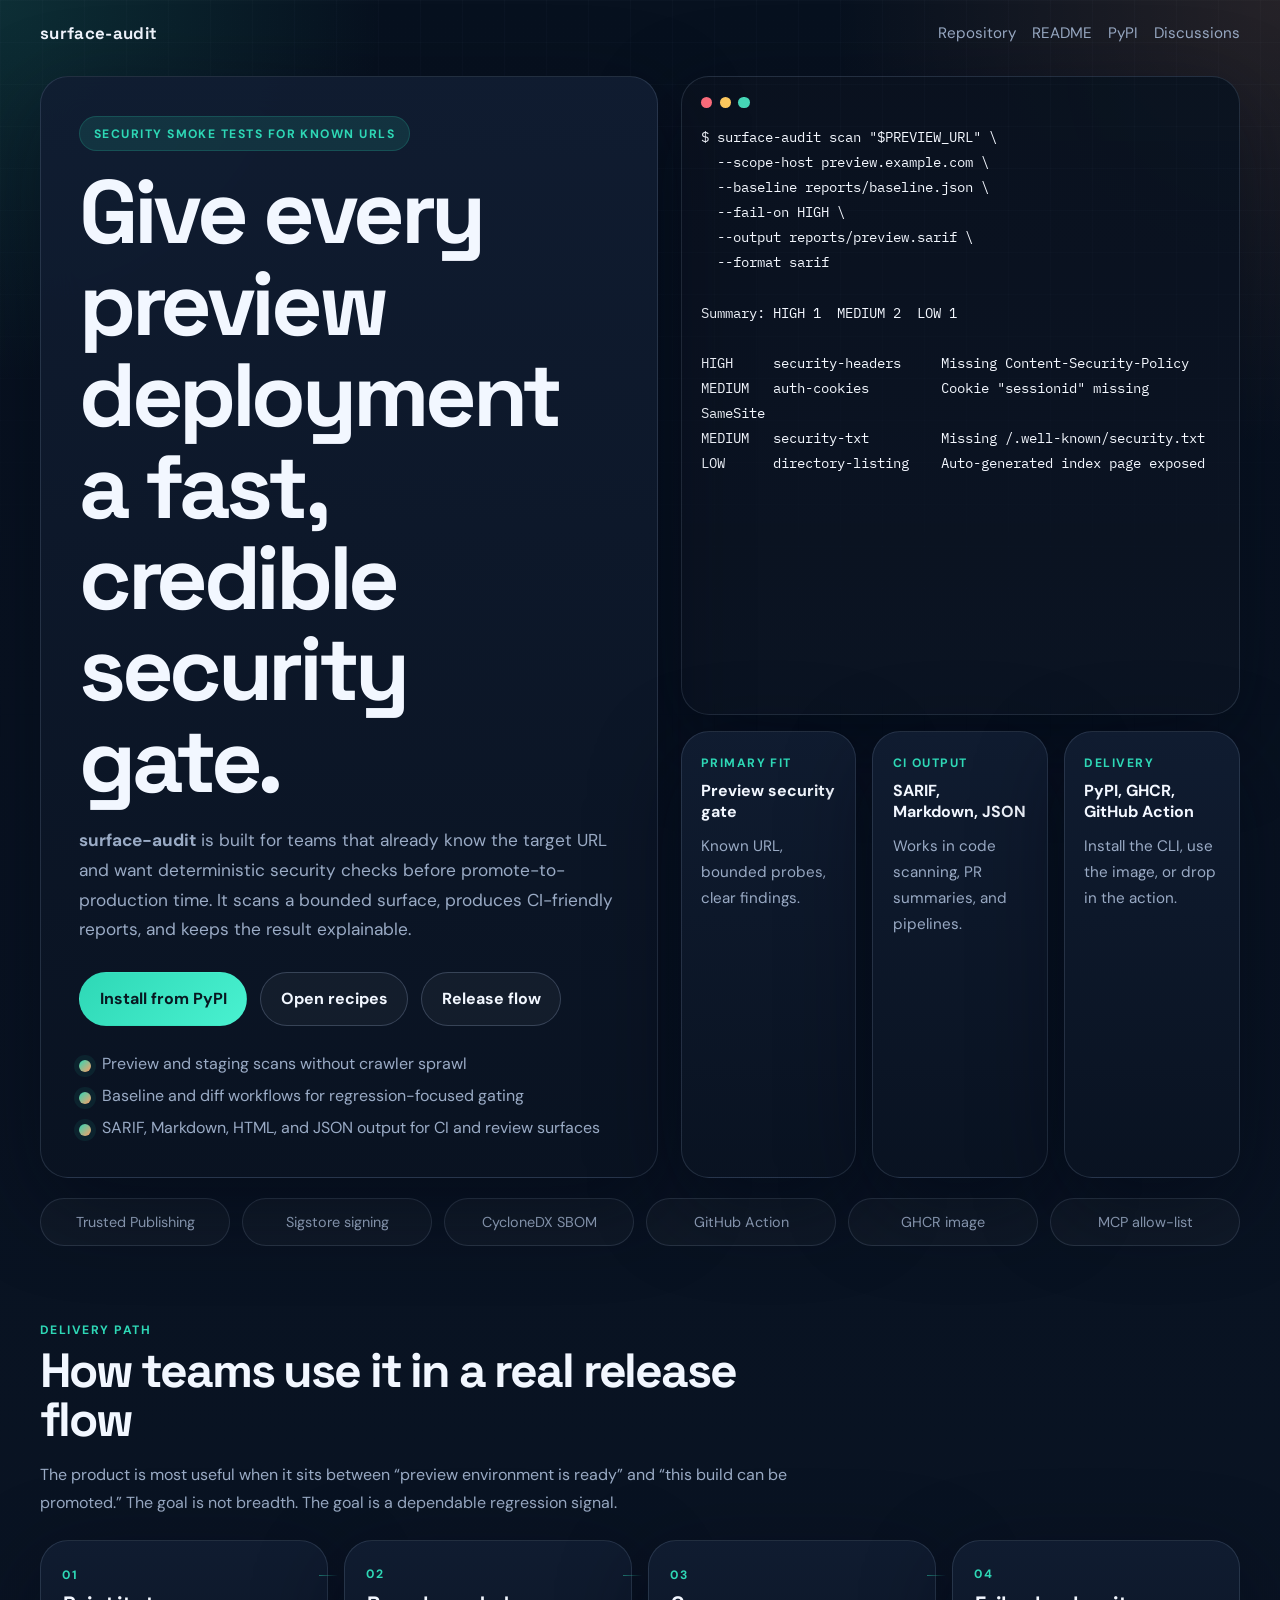
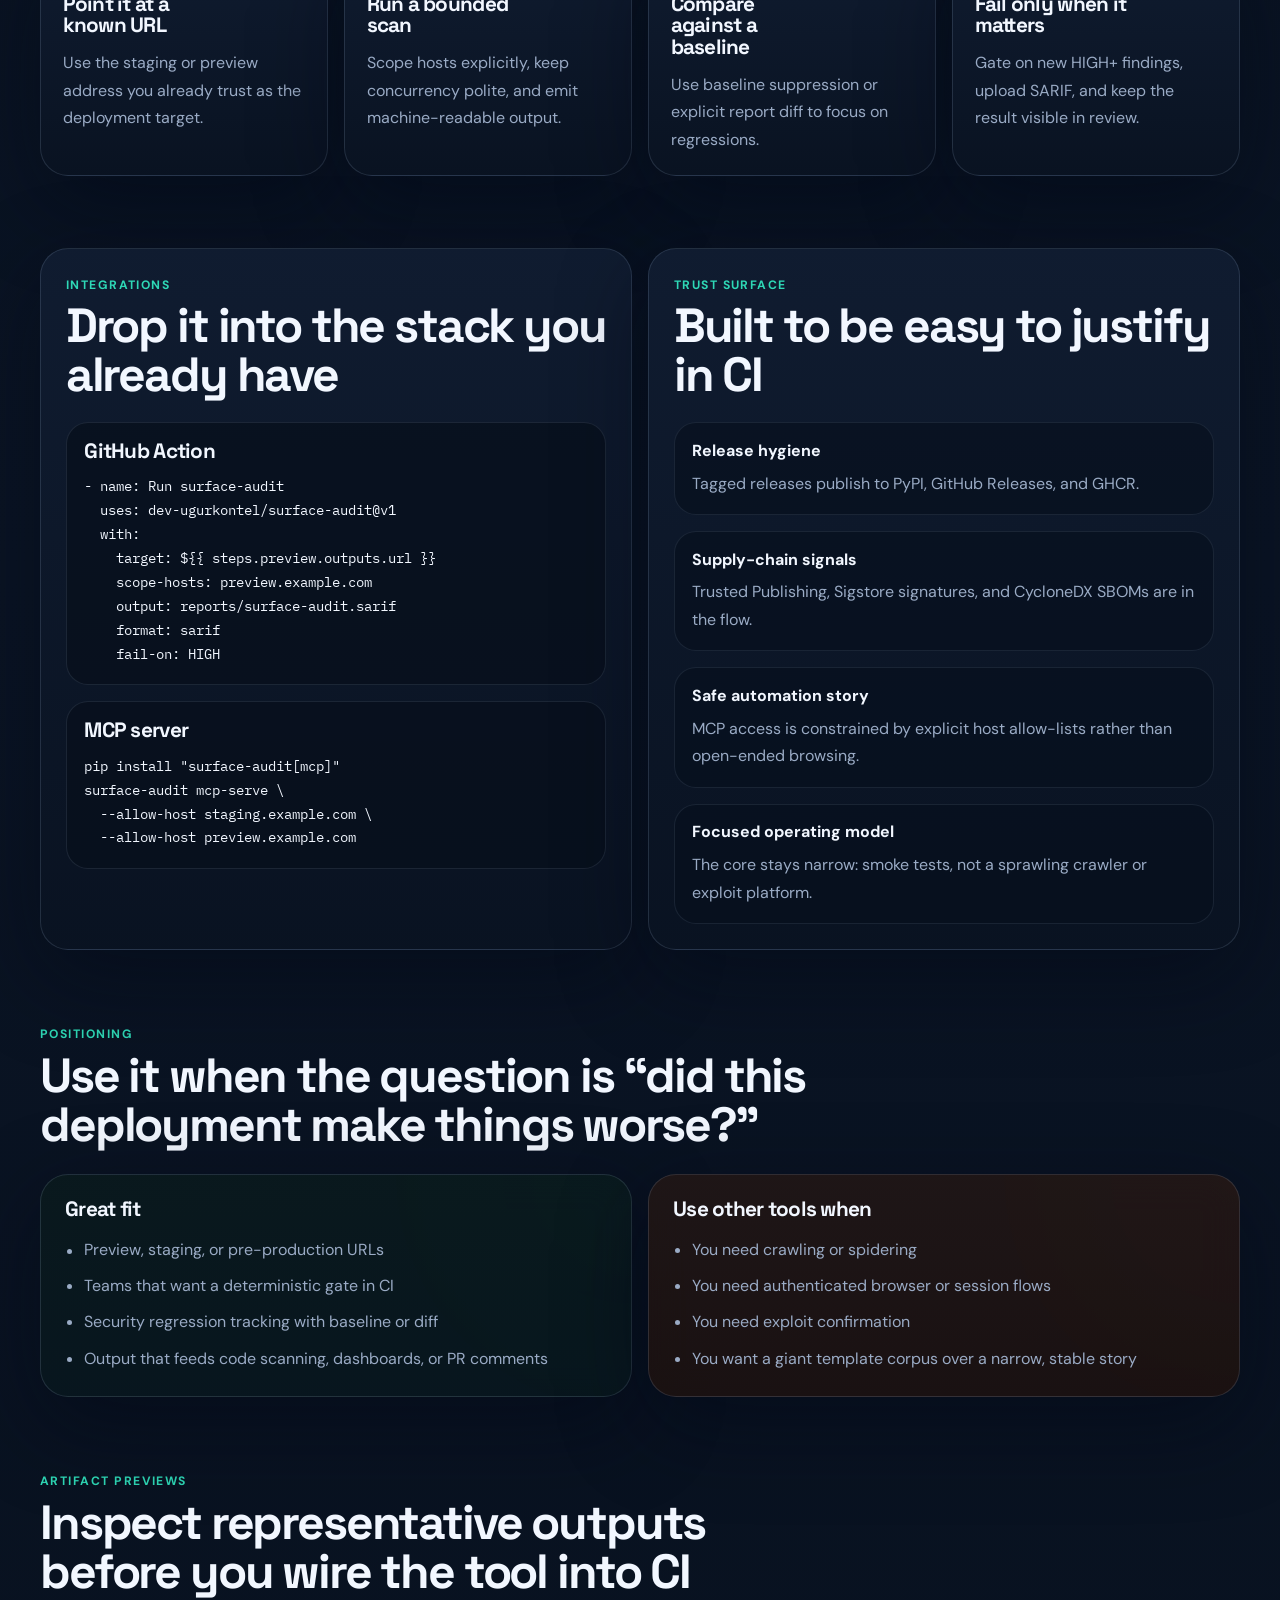
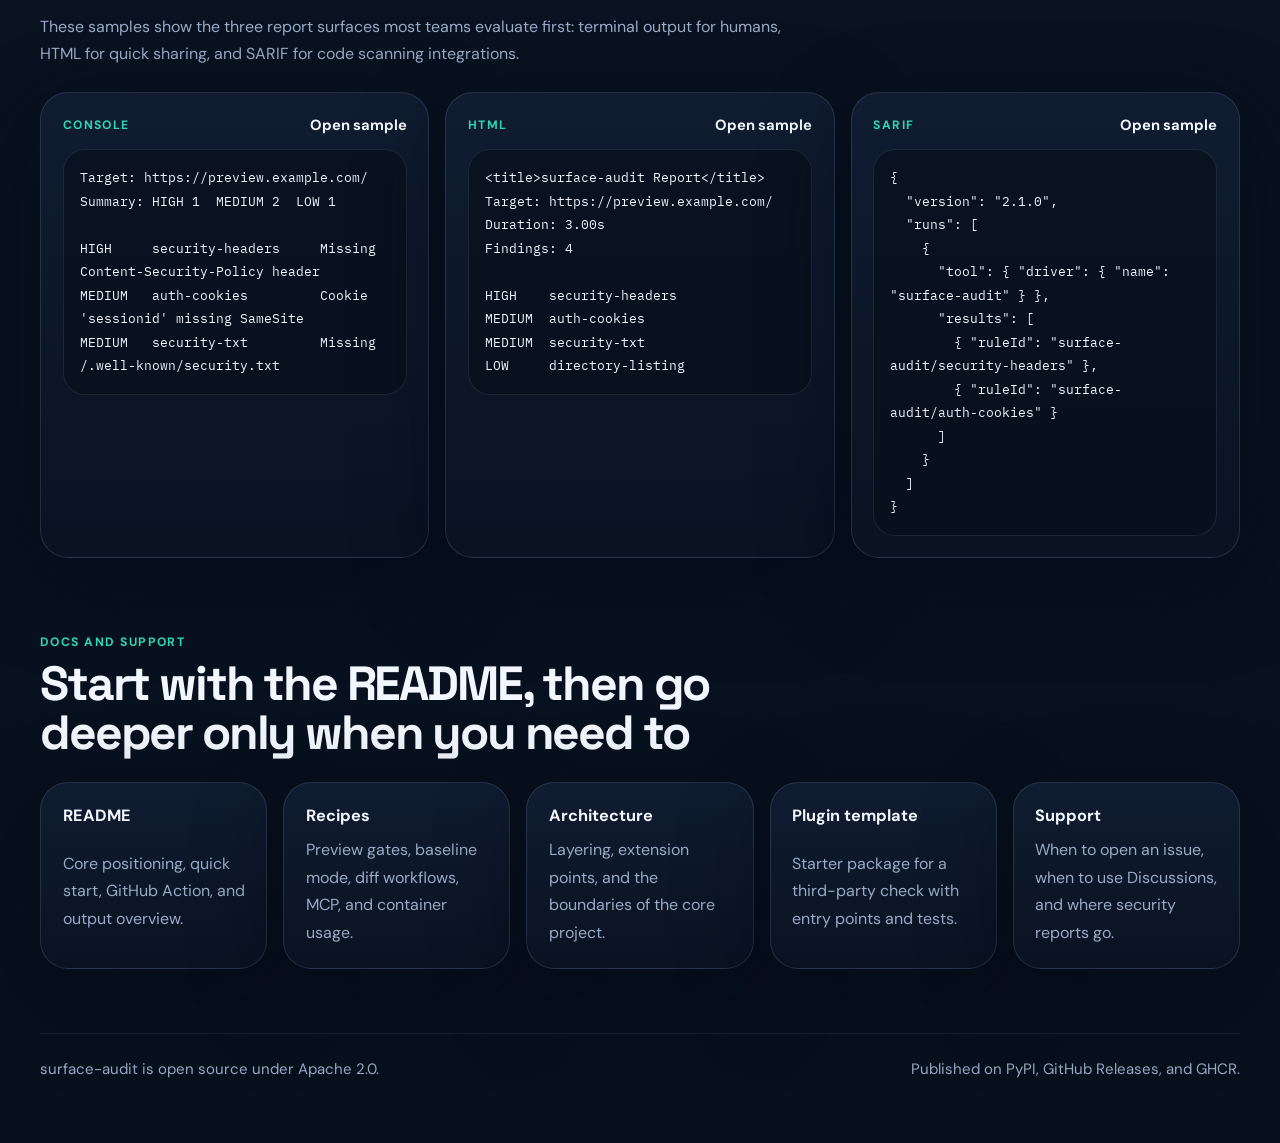
==== commit f8c2ec7f: "release: prepare v1.0.2" ====
--- a/docs/site/index.html
+++ b/docs/site/index.html
@@ -8,6 +8,15 @@
       name="description"
       content="surface-audit gives teams a deterministic security smoke test for preview, staging, and pre-deploy URLs with CI-friendly output."
     />
+    <meta name="theme-color" content="#07111f" />
+    <meta property="og:title" content="surface-audit | Security smoke tests for preview and staging URLs" />
+    <meta
+      property="og:description"
+      content="Deterministic security smoke tests for preview, staging, and pre-deploy URLs with CI-friendly reports, GitHub Action support, and bounded MCP integrations."
+    />
+    <meta property="og:type" content="website" />
+    <meta property="og:url" content="https://dev-ugurkontel.github.io/surface-audit/" />
+    <link rel="canonical" href="https://dev-ugurkontel.github.io/surface-audit/" />
     <link rel="preconnect" href="https://fonts.googleapis.com" />
     <link rel="preconnect" href="https://fonts.gstatic.com" crossorigin />
     <link
@@ -219,6 +228,64 @@
 
         <section class="section">
           <div class="section-heading">
+            <span class="section-kicker">Artifact previews</span>
+            <h2>Inspect representative outputs before you wire the tool into CI</h2>
+            <p>
+              These samples show the three report surfaces most teams evaluate first: terminal
+              output for humans, HTML for quick sharing, and SARIF for code scanning integrations.
+            </p>
+          </div>
+          <div class="artifact-grid">
+            <article class="artifact-card">
+              <div class="artifact-head">
+                <span class="section-kicker">Console</span>
+                <a class="artifact-link" href="./samples/preview-report.console.txt">Open sample</a>
+              </div>
+              <pre>Target: https://preview.example.com/
+Summary: HIGH 1  MEDIUM 2  LOW 1
+
+HIGH     security-headers     Missing Content-Security-Policy header
+MEDIUM   auth-cookies         Cookie 'sessionid' missing SameSite
+MEDIUM   security-txt         Missing /.well-known/security.txt</pre>
+            </article>
+            <article class="artifact-card">
+              <div class="artifact-head">
+                <span class="section-kicker">HTML</span>
+                <a class="artifact-link" href="./samples/preview-report.html">Open sample</a>
+              </div>
+              <pre>&lt;title&gt;surface-audit Report&lt;/title&gt;
+Target: https://preview.example.com/
+Duration: 3.00s
+Findings: 4
+
+HIGH    security-headers
+MEDIUM  auth-cookies
+MEDIUM  security-txt
+LOW     directory-listing</pre>
+            </article>
+            <article class="artifact-card">
+              <div class="artifact-head">
+                <span class="section-kicker">SARIF</span>
+                <a class="artifact-link" href="./samples/preview-report.sarif.json">Open sample</a>
+              </div>
+              <pre>{
+  "version": "2.1.0",
+  "runs": [
+    {
+      "tool": { "driver": { "name": "surface-audit" } },
+      "results": [
+        { "ruleId": "surface-audit/security-headers" },
+        { "ruleId": "surface-audit/auth-cookies" }
+      ]
+    }
+  ]
+}</pre>
+            </article>
+          </div>
+        </section>
+
+        <section class="section">
+          <div class="section-heading">
             <span class="section-kicker">Docs and support</span>
             <h2>Start with the README, then go deeper only when you need to</h2>
           </div>
@@ -234,6 +301,10 @@
             <a class="doc-link" href="https://github.com/dev-ugurkontel/surface-audit/blob/main/docs/ARCHITECTURE.md">
               <strong>Architecture</strong>
               <span>Layering, extension points, and the boundaries of the core project.</span>
+            </a>
+            <a class="doc-link" href="https://github.com/dev-ugurkontel/surface-audit/tree/main/examples/plugin-template">
+              <strong>Plugin template</strong>
+              <span>Starter package for a third-party check with entry points and tests.</span>
             </a>
             <a class="doc-link" href="https://github.com/dev-ugurkontel/surface-audit/blob/main/SUPPORT.md">
               <strong>Support</strong>
--- a/docs/site/assets/site.css
+++ b/docs/site/assets/site.css
@@ -490,9 +490,53 @@
   margin-top: 0.55rem;
 }
 
+.artifact-grid {
+  display: grid;
+  grid-template-columns: repeat(3, minmax(0, 1fr));
+  gap: 1rem;
+}
+
+.artifact-card {
+  padding: 1.35rem;
+  border-radius: 28px;
+  border: 1px solid var(--line);
+  background: linear-gradient(180deg, rgba(17, 29, 50, 0.92), rgba(10, 19, 34, 0.92));
+  box-shadow: var(--shadow);
+}
+
+.artifact-head {
+  display: flex;
+  align-items: center;
+  justify-content: space-between;
+  gap: 1rem;
+  margin-bottom: 0.9rem;
+}
+
+.artifact-link {
+  color: var(--text);
+  font-size: 0.92rem;
+  font-weight: 700;
+}
+
+.artifact-link:hover,
+.artifact-link:focus-visible {
+  color: var(--accent);
+}
+
+.artifact-card pre {
+  min-height: 14rem;
+  padding: 1rem;
+  border-radius: 22px;
+  background: rgba(7, 16, 29, 0.72);
+  border: 1px solid rgba(151, 169, 200, 0.14);
+  color: #f2f7ff;
+  font-size: 0.84rem;
+  line-height: 1.75;
+}
+
 .link-grid {
   display: grid;
-  grid-template-columns: repeat(4, minmax(0, 1fr));
+  grid-template-columns: repeat(auto-fit, minmax(180px, 1fr));
   gap: 1rem;
 }
 
@@ -533,6 +577,7 @@
   .two-up,
   .scope-grid,
   .flow-grid,
+  .artifact-grid,
   .link-grid {
     grid-template-columns: 1fr;
   }
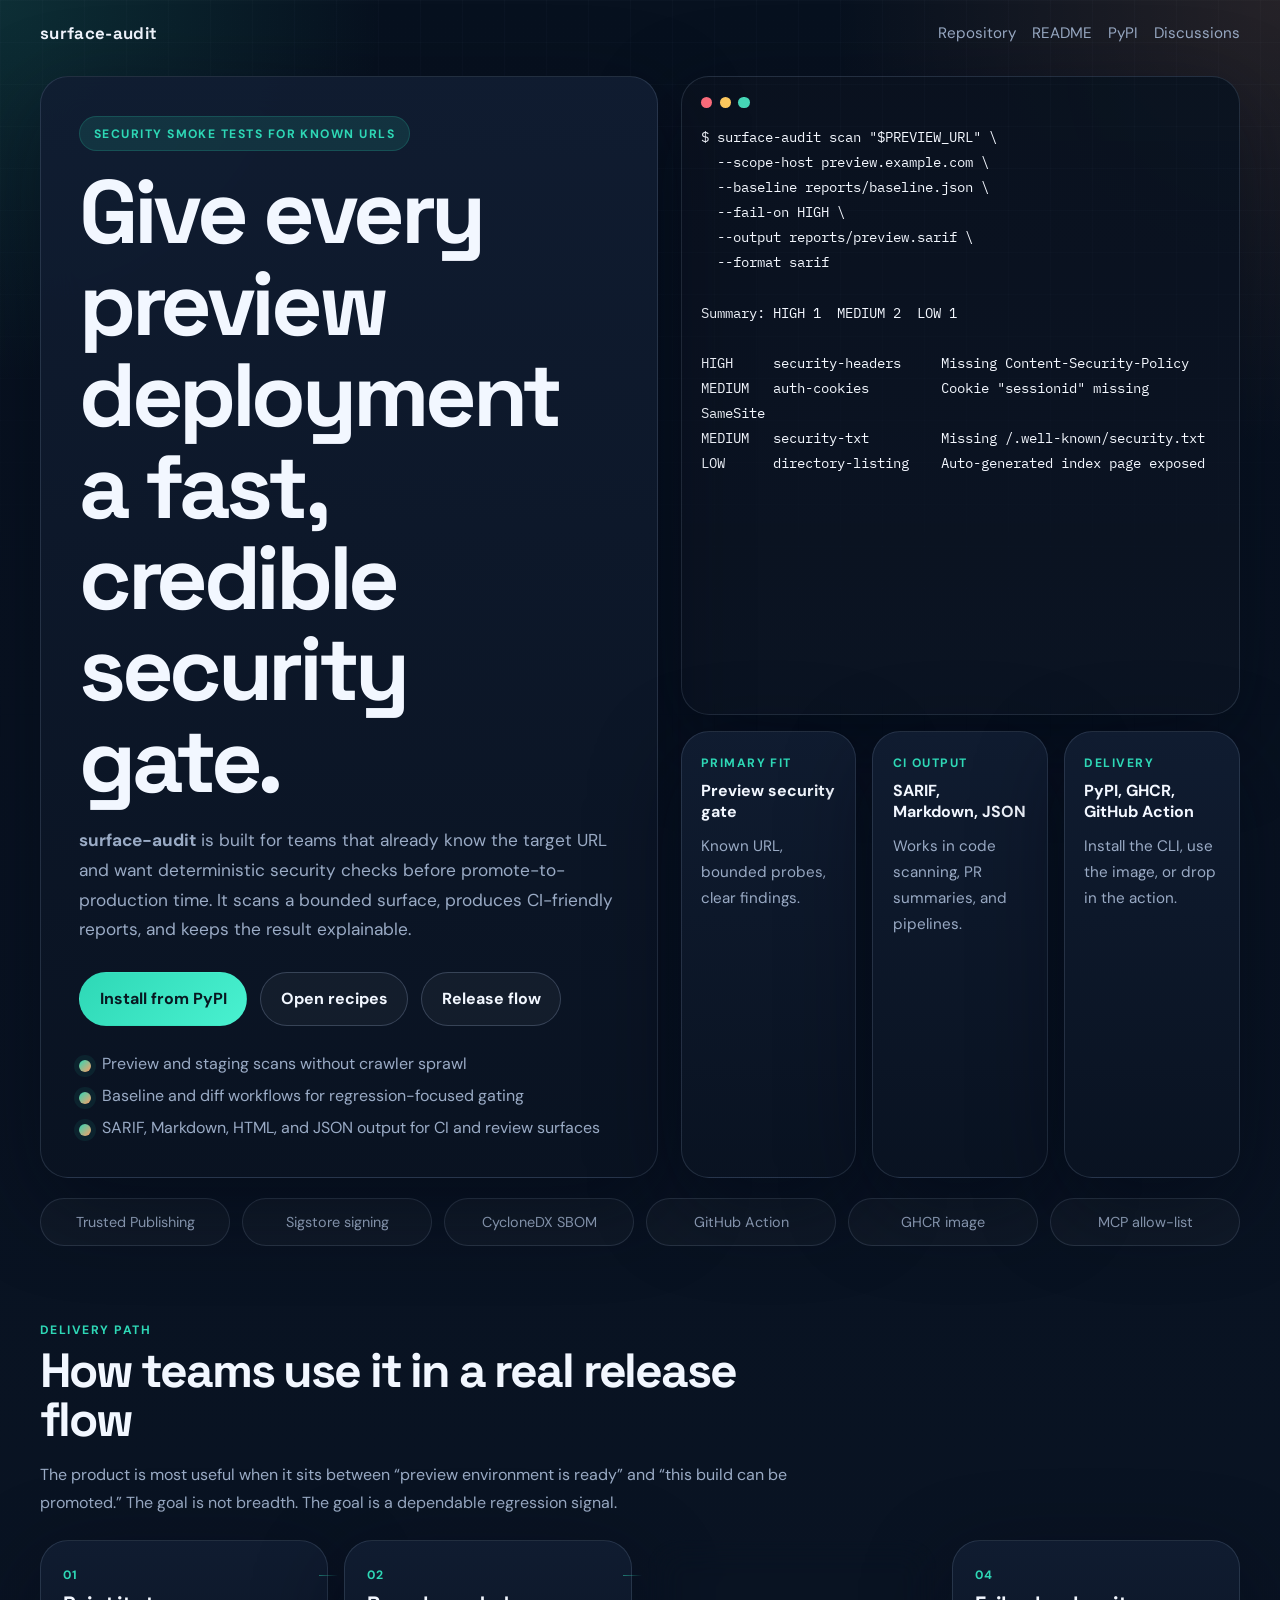
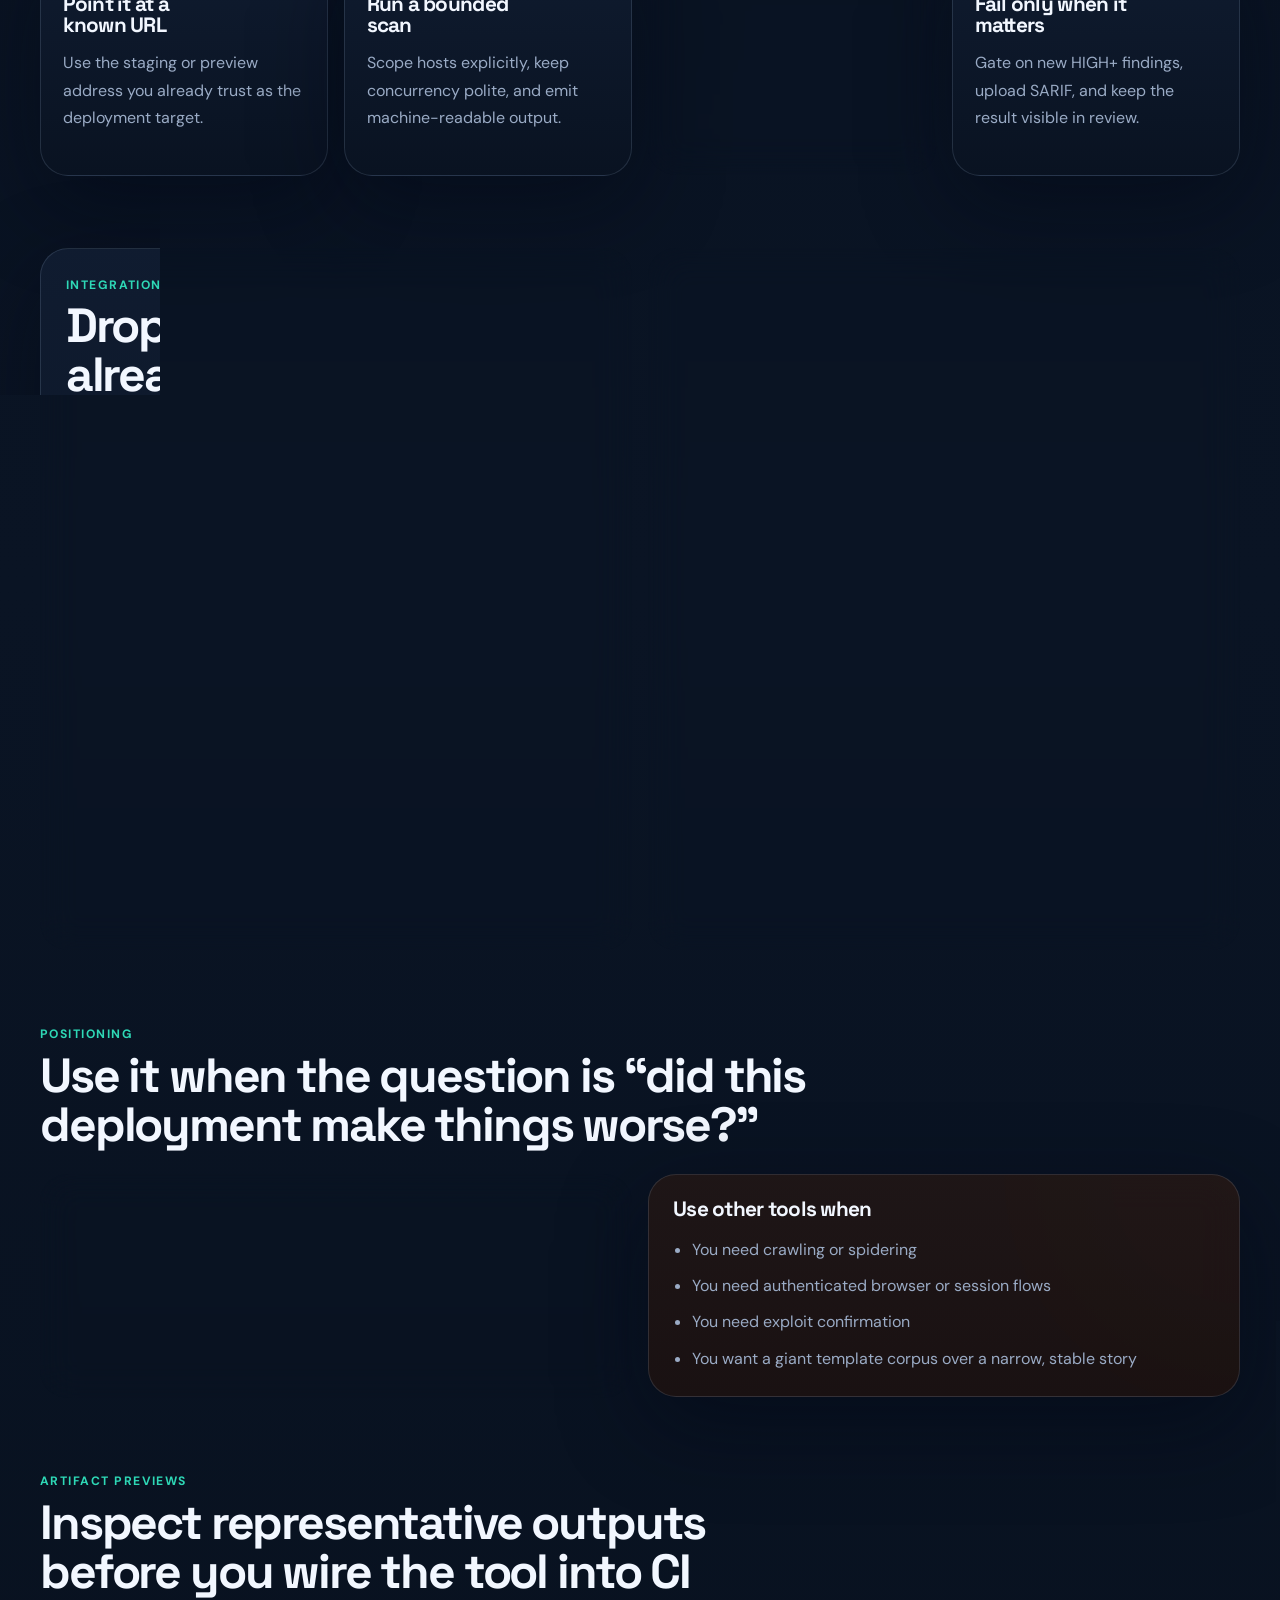
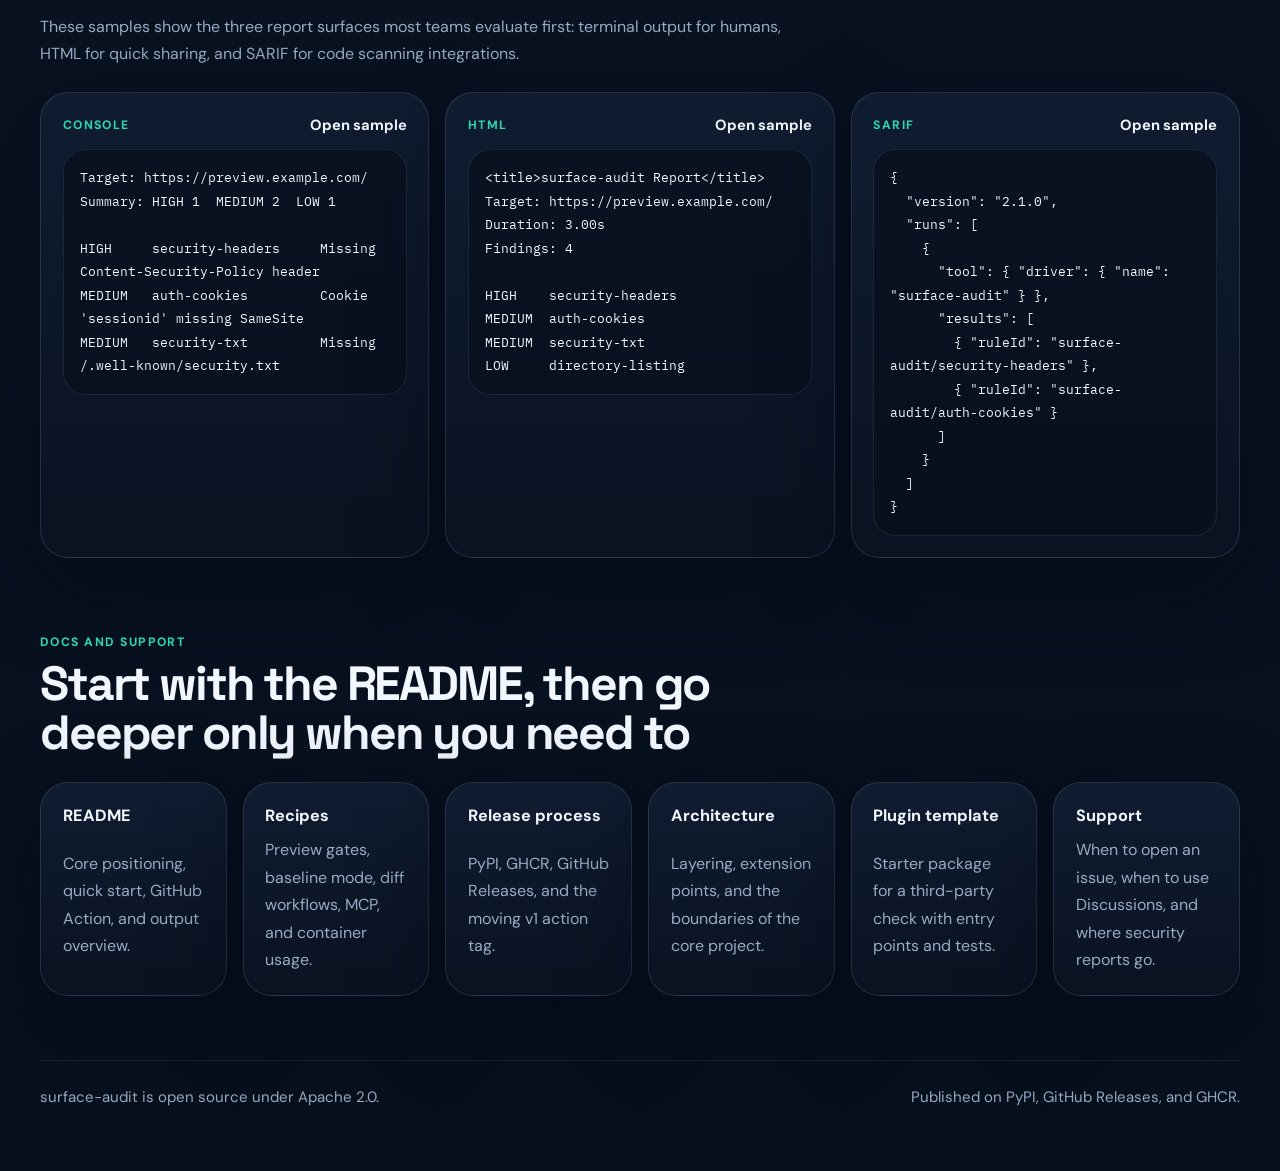
==== commit 179229f2: "docs: document release and tag process" ====
--- a/docs/site/index.html
+++ b/docs/site/index.html
@@ -298,6 +298,10 @@
               <strong>Recipes</strong>
               <span>Preview gates, baseline mode, diff workflows, MCP, and container usage.</span>
             </a>
+            <a class="doc-link" href="https://github.com/dev-ugurkontel/surface-audit/blob/main/docs/RELEASE.md">
+              <strong>Release process</strong>
+              <span>PyPI, GHCR, GitHub Releases, and the moving v1 action tag.</span>
+            </a>
             <a class="doc-link" href="https://github.com/dev-ugurkontel/surface-audit/blob/main/docs/ARCHITECTURE.md">
               <strong>Architecture</strong>
               <span>Layering, extension points, and the boundaries of the core project.</span>
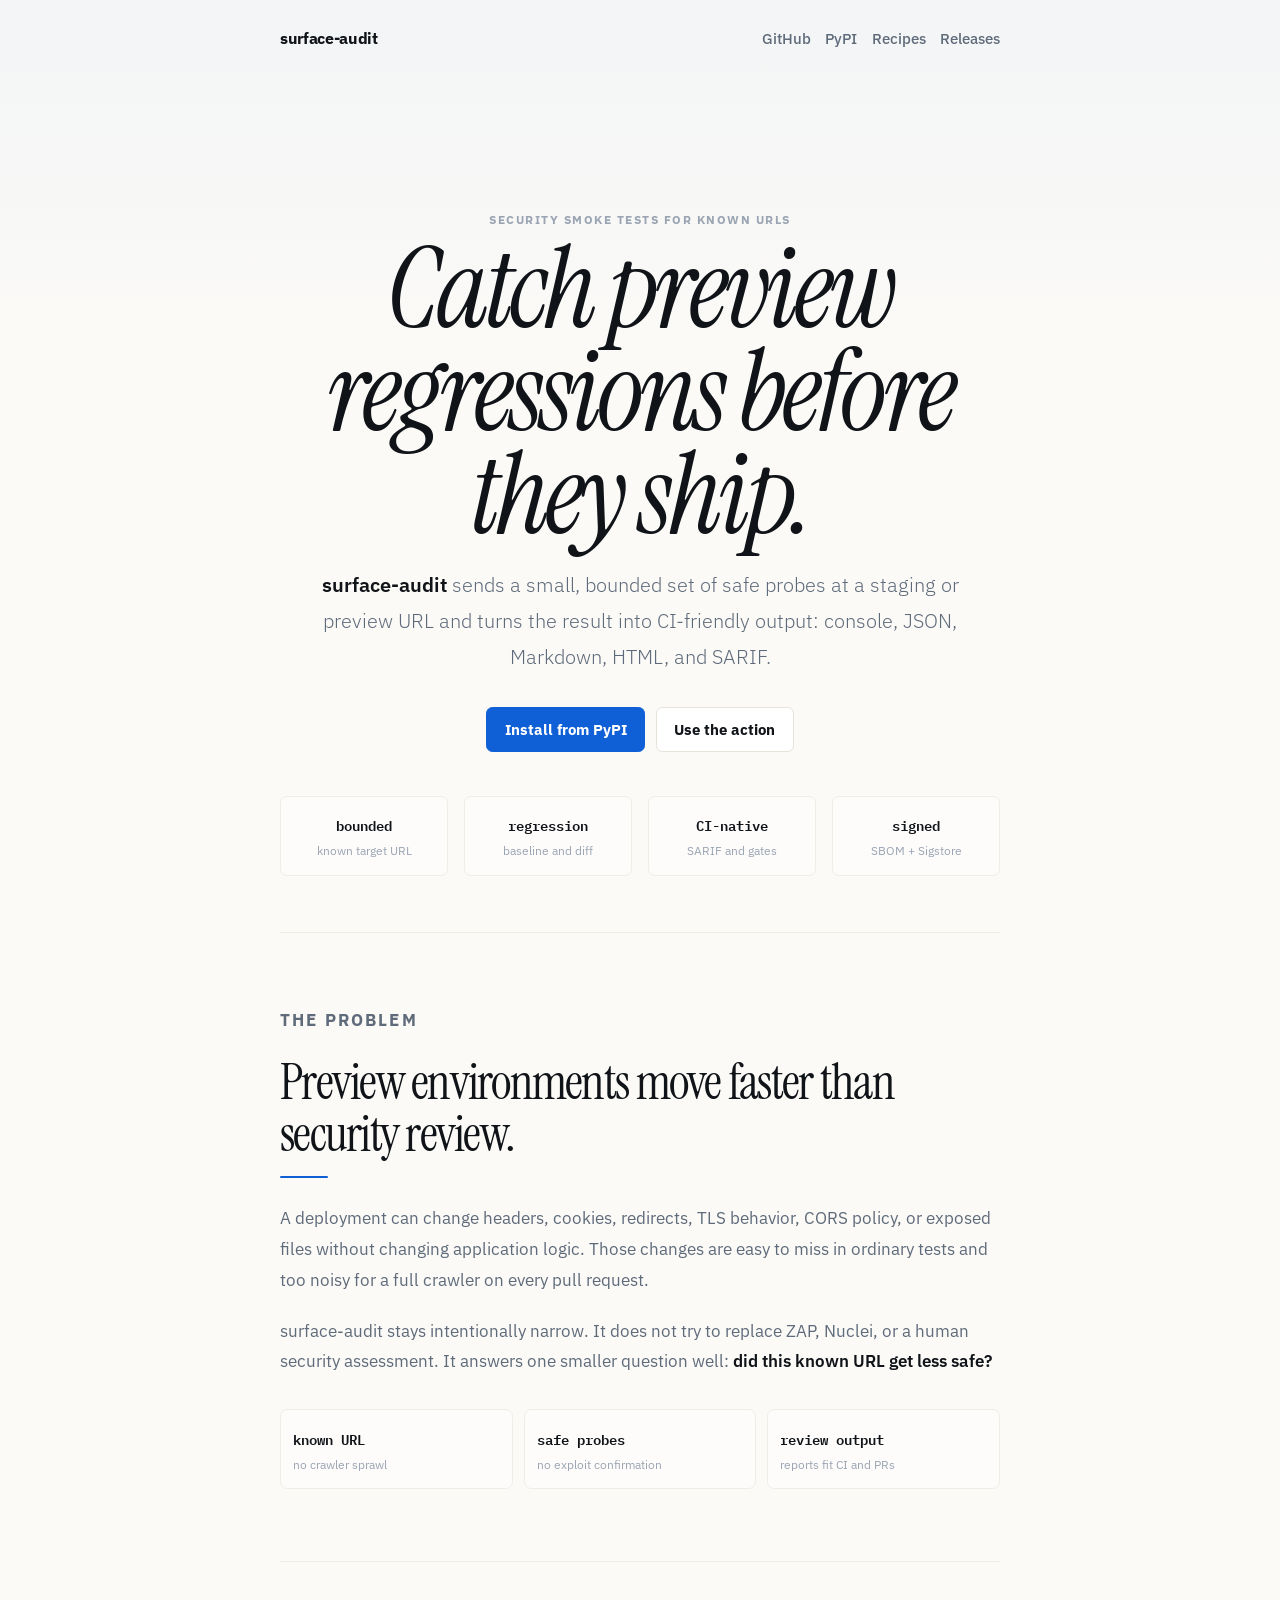
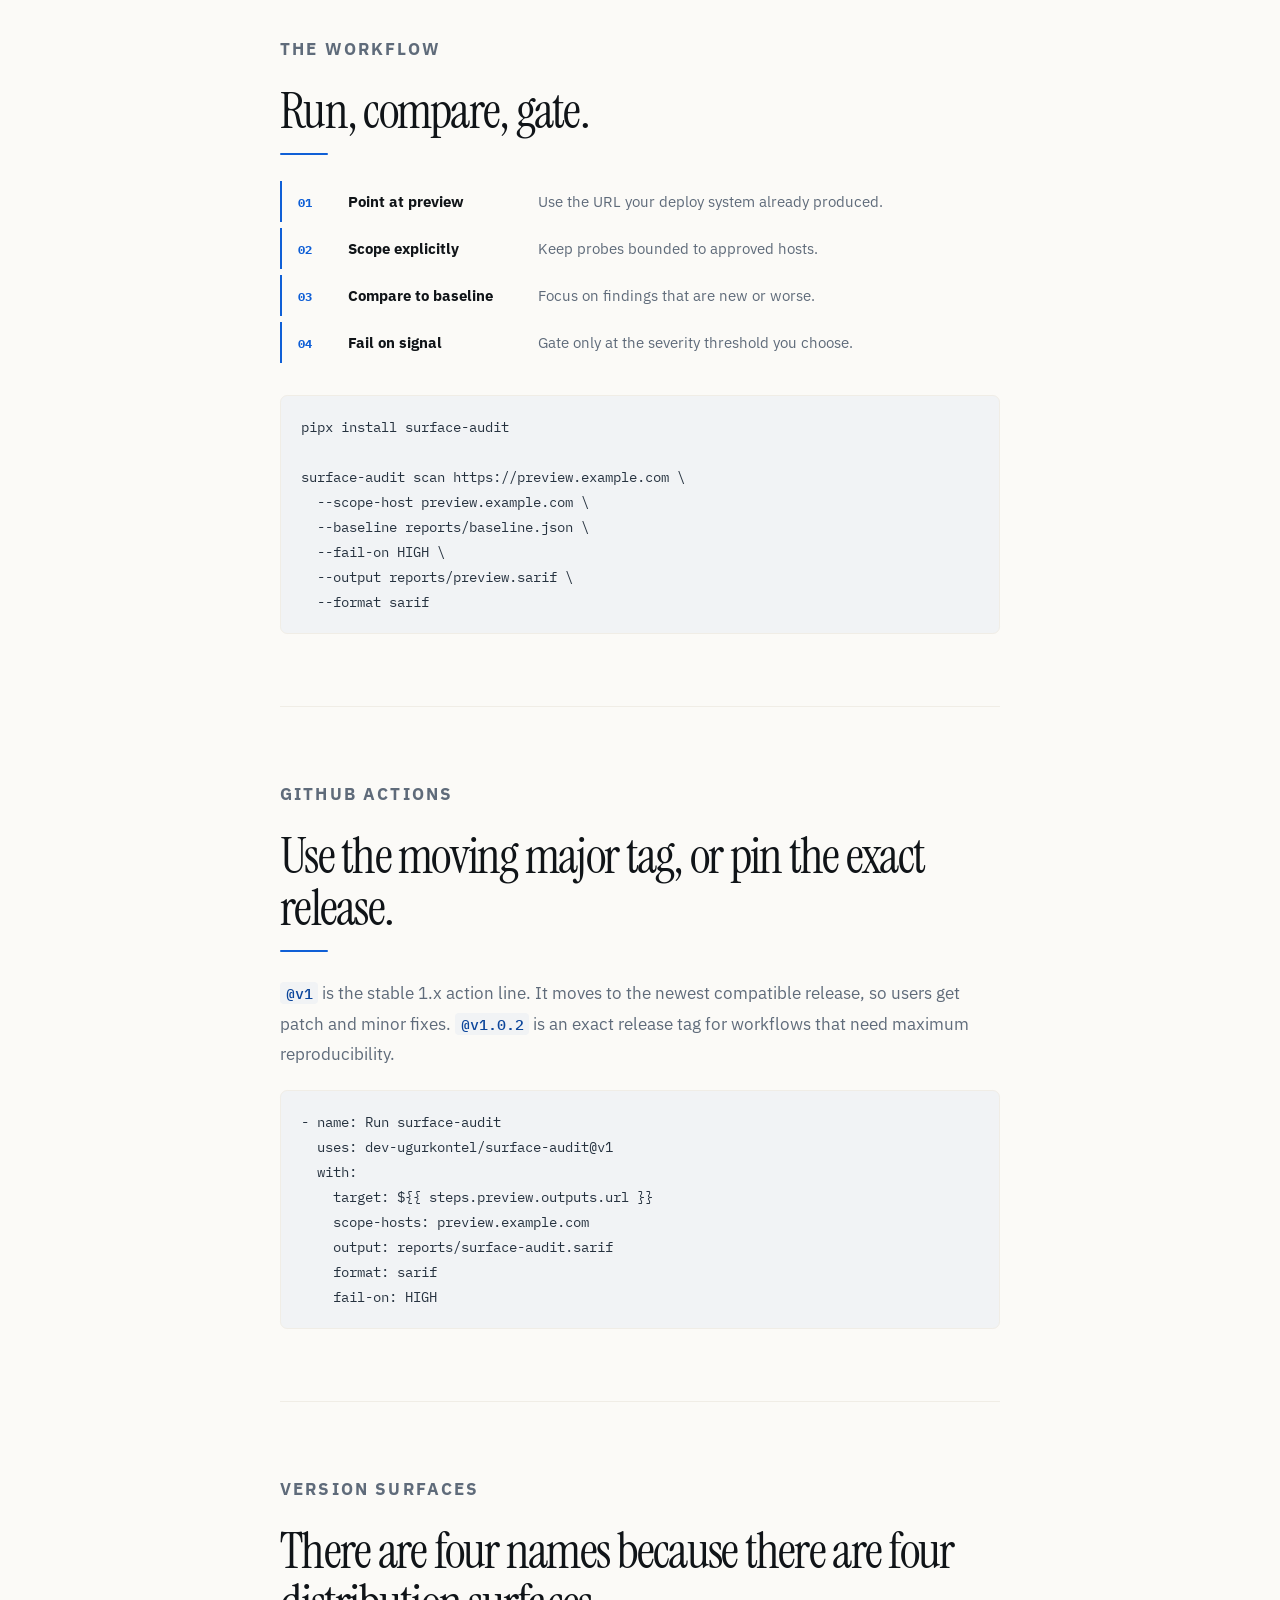
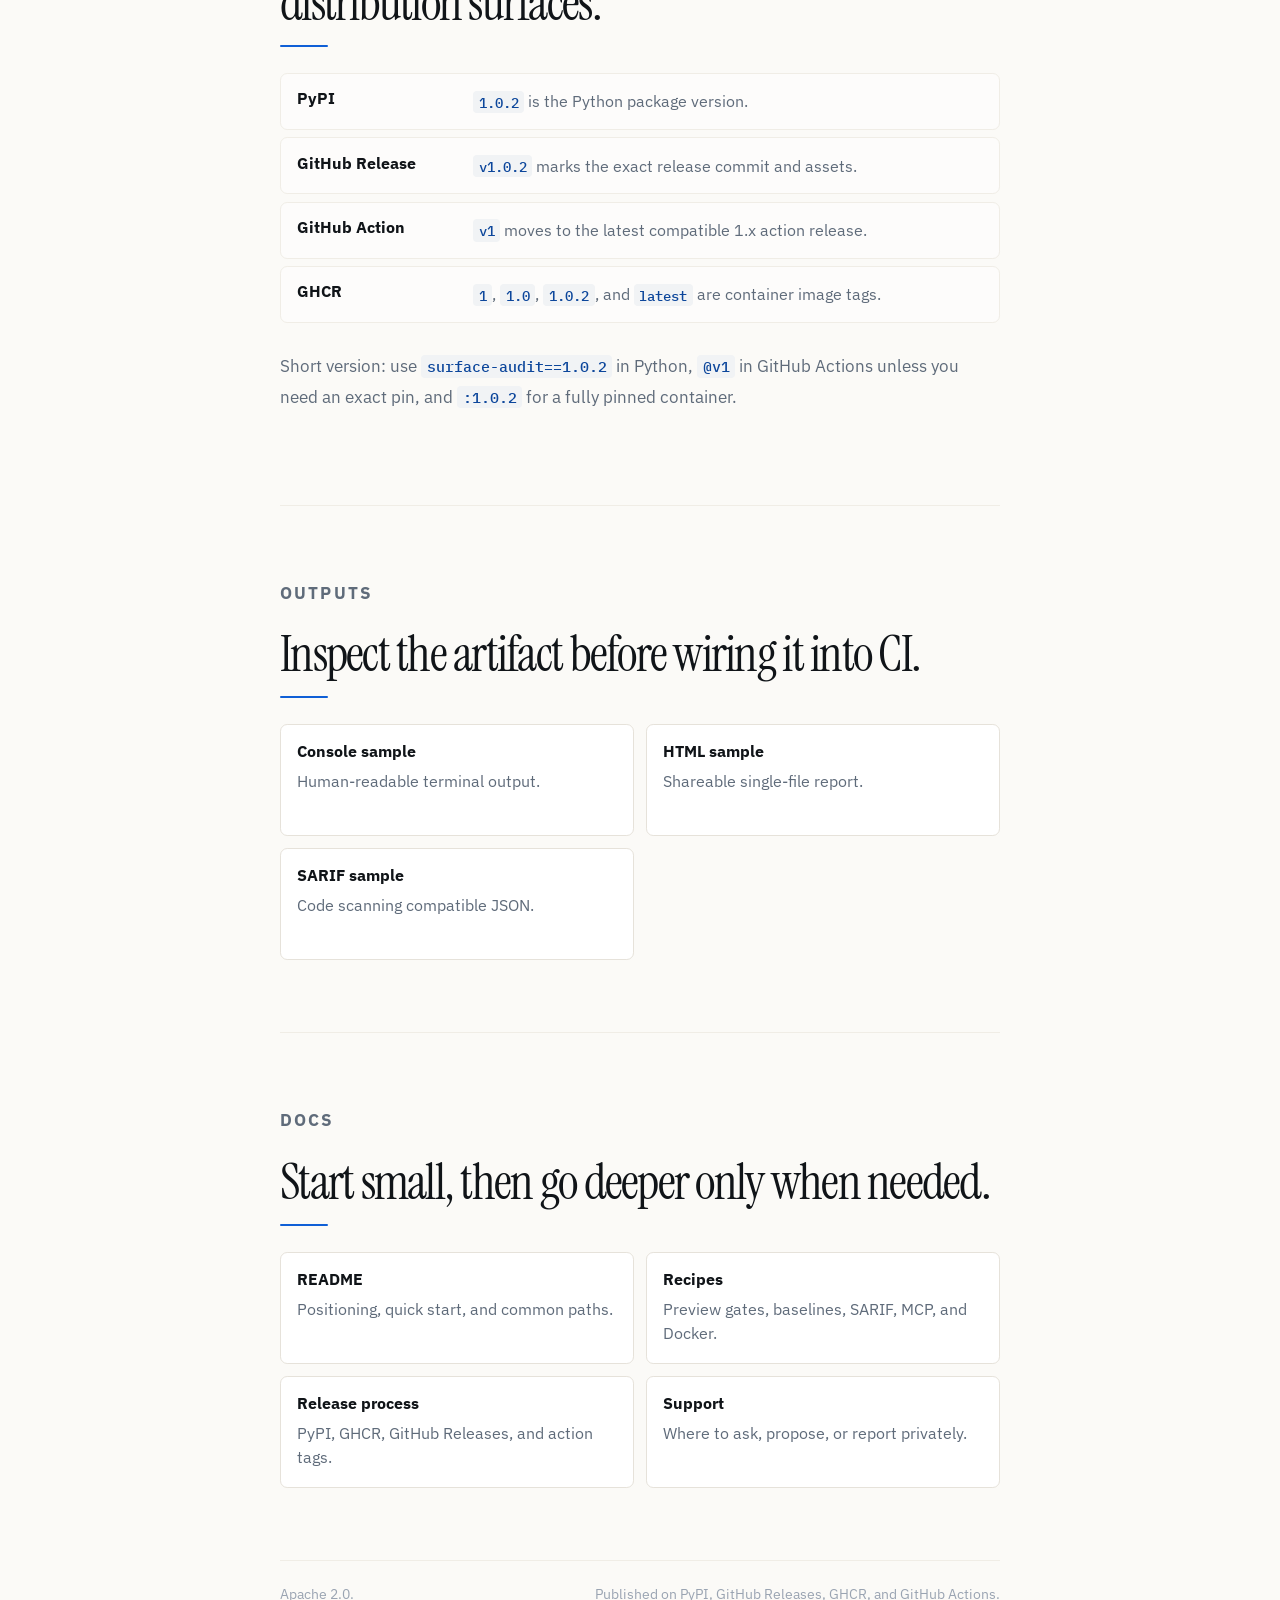
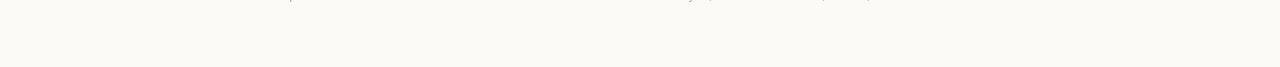
==== commit 04c12597: "docs: simplify site and clarify version tags" ====
--- a/docs/site/index.html
+++ b/docs/site/index.html
@@ -3,158 +3,138 @@
   <head>
     <meta charset="utf-8" />
     <meta name="viewport" content="width=device-width, initial-scale=1" />
-    <title>surface-audit | Security smoke tests for preview and staging URLs</title>
+    <title>surface-audit - Security smoke tests for preview URLs</title>
     <meta
       name="description"
-      content="surface-audit gives teams a deterministic security smoke test for preview, staging, and pre-deploy URLs with CI-friendly output."
-    />
-    <meta name="theme-color" content="#07111f" />
-    <meta property="og:title" content="surface-audit | Security smoke tests for preview and staging URLs" />
+      content="surface-audit runs deterministic security smoke tests against known preview, staging, and pre-deploy URLs."
+    />
+    <meta name="theme-color" content="#fbfaf7" />
+    <meta property="og:type" content="website" />
+    <meta property="og:title" content="surface-audit - Preview security smoke tests" />
     <meta
       property="og:description"
-      content="Deterministic security smoke tests for preview, staging, and pre-deploy URLs with CI-friendly reports, GitHub Action support, and bounded MCP integrations."
-    />
-    <meta property="og:type" content="website" />
+      content="A bounded, CI-friendly security smoke test for preview and staging URLs."
+    />
     <meta property="og:url" content="https://dev-ugurkontel.github.io/surface-audit/" />
+    <meta property="og:site_name" content="surface-audit" />
+    <meta name="twitter:card" content="summary" />
+    <meta name="twitter:title" content="surface-audit" />
+    <meta
+      name="twitter:description"
+      content="Deterministic security smoke tests for known preview, staging, and pre-deploy URLs."
+    />
     <link rel="canonical" href="https://dev-ugurkontel.github.io/surface-audit/" />
     <link rel="preconnect" href="https://fonts.googleapis.com" />
     <link rel="preconnect" href="https://fonts.gstatic.com" crossorigin />
     <link
-      href="https://fonts.googleapis.com/css2?family=DM+Sans:wght@400;500;700;800&family=IBM+Plex+Mono:wght@400;500&family=Space+Grotesk:wght@500;700&display=swap"
+      href="https://fonts.googleapis.com/css2?family=IBM+Plex+Mono:wght@400;500;600&family=IBM+Plex+Sans:wght@300;400;500;600;700&family=Instrument+Serif:ital@0;1&display=swap"
       rel="stylesheet"
     />
     <link rel="stylesheet" href="./assets/site.css" />
+    <script type="application/ld+json">
+      {
+        "@context": "https://schema.org",
+        "@type": "SoftwareApplication",
+        "name": "surface-audit",
+        "applicationCategory": "SecurityApplication",
+        "operatingSystem": "macOS, Linux, Windows",
+        "description": "Deterministic security smoke tests for known preview, staging, and pre-deploy URLs.",
+        "url": "https://github.com/dev-ugurkontel/surface-audit",
+        "license": "https://github.com/dev-ugurkontel/surface-audit/blob/main/LICENSE",
+        "downloadUrl": "https://pypi.org/project/surface-audit/"
+      }
+    </script>
   </head>
   <body>
-    <div class="site-shell">
-      <header class="site-header">
+    <div class="wrap">
+      <header class="topbar">
         <a class="brand" href="https://github.com/dev-ugurkontel/surface-audit">surface-audit</a>
-        <nav class="nav-links">
-          <a href="https://github.com/dev-ugurkontel/surface-audit">Repository</a>
-          <a href="https://github.com/dev-ugurkontel/surface-audit/blob/main/README.md">README</a>
+        <nav aria-label="Primary">
+          <a href="https://github.com/dev-ugurkontel/surface-audit">GitHub</a>
           <a href="https://pypi.org/project/surface-audit/">PyPI</a>
-          <a href="https://github.com/dev-ugurkontel/surface-audit/discussions">Discussions</a>
+          <a href="https://github.com/dev-ugurkontel/surface-audit/blob/main/docs/RECIPES.md">Recipes</a>
+          <a href="https://github.com/dev-ugurkontel/surface-audit/releases">Releases</a>
         </nav>
       </header>
 
       <main>
         <section class="hero">
-          <div class="hero-copy">
-            <span class="eyebrow">Security smoke tests for known URLs</span>
-            <h1>Give every preview deployment a fast, credible security gate.</h1>
-            <p class="hero-text">
-              <strong>surface-audit</strong> is built for teams that already know the target URL
-              and want deterministic security checks before promote-to-production time. It scans a
-              bounded surface, produces CI-friendly reports, and keeps the result explainable.
-            </p>
-            <div class="cta-row">
-              <a class="button button-primary" href="https://pypi.org/project/surface-audit/">Install from PyPI</a>
-              <a class="button" href="https://github.com/dev-ugurkontel/surface-audit/blob/main/docs/RECIPES.md">Open recipes</a>
-              <a class="button" href="https://github.com/dev-ugurkontel/surface-audit/actions/workflows/release.yml">Release flow</a>
-            </div>
-            <ul class="hero-list">
-              <li>Preview and staging scans without crawler sprawl</li>
-              <li>Baseline and diff workflows for regression-focused gating</li>
-              <li>SARIF, Markdown, HTML, and JSON output for CI and review surfaces</li>
-            </ul>
-          </div>
-
-          <div class="hero-visual">
-            <section class="scan-window">
-              <div class="window-bar">
-                <span></span>
-                <span></span>
-                <span></span>
-              </div>
-              <pre>$ surface-audit scan "$PREVIEW_URL" \
+          <p class="kicker">security smoke tests for known URLs</p>
+          <h1>Catch preview regressions before they ship.</h1>
+          <p class="lede">
+            <strong>surface-audit</strong> sends a small, bounded set of safe probes at a staging
+            or preview URL and turns the result into CI-friendly output: console, JSON, Markdown,
+            HTML, and SARIF.
+          </p>
+          <div class="actions">
+            <a class="button primary" href="https://pypi.org/project/surface-audit/">Install from PyPI</a>
+            <a class="button" href="https://github.com/dev-ugurkontel/surface-audit#github-action">Use the action</a>
+          </div>
+          <div class="facts" aria-label="Project facts">
+            <div><strong>bounded</strong><span>known target URL</span></div>
+            <div><strong>regression</strong><span>baseline and diff</span></div>
+            <div><strong>CI-native</strong><span>SARIF and gates</span></div>
+            <div><strong>signed</strong><span>SBOM + Sigstore</span></div>
+          </div>
+        </section>
+
+        <hr />
+
+        <section class="chapter">
+          <p class="label">The problem</p>
+          <h2>Preview environments move faster than security review.</h2>
+          <div class="rule"></div>
+          <p>
+            A deployment can change headers, cookies, redirects, TLS behavior, CORS policy, or
+            exposed files without changing application logic. Those changes are easy to miss in
+            ordinary tests and too noisy for a full crawler on every pull request.
+          </p>
+          <p>
+            surface-audit stays intentionally narrow. It does not try to replace ZAP, Nuclei, or a
+            human security assessment. It answers one smaller question well:
+            <strong>did this known URL get less safe?</strong>
+          </p>
+          <div class="bench">
+            <div class="bench-item"><strong>known URL</strong><span>no crawler sprawl</span></div>
+            <div class="bench-item"><strong>safe probes</strong><span>no exploit confirmation</span></div>
+            <div class="bench-item"><strong>review output</strong><span>reports fit CI and PRs</span></div>
+          </div>
+        </section>
+
+        <hr />
+
+        <section class="chapter">
+          <p class="label">The workflow</p>
+          <h2>Run, compare, gate.</h2>
+          <div class="rule"></div>
+          <div class="steps">
+            <div class="step"><span>01</span><strong>Point at preview</strong><em>Use the URL your deploy system already produced.</em></div>
+            <div class="step"><span>02</span><strong>Scope explicitly</strong><em>Keep probes bounded to approved hosts.</em></div>
+            <div class="step"><span>03</span><strong>Compare to baseline</strong><em>Focus on findings that are new or worse.</em></div>
+            <div class="step"><span>04</span><strong>Fail on signal</strong><em>Gate only at the severity threshold you choose.</em></div>
+          </div>
+          <pre class="code-block">pipx install surface-audit
+
+surface-audit scan https://preview.example.com \
   --scope-host preview.example.com \
   --baseline reports/baseline.json \
   --fail-on HIGH \
   --output reports/preview.sarif \
-  --format sarif
-
-Summary: HIGH 1  MEDIUM 2  LOW 1
-
-HIGH     security-headers     Missing Content-Security-Policy
-MEDIUM   auth-cookies         Cookie "sessionid" missing SameSite
-MEDIUM   security-txt         Missing /.well-known/security.txt
-LOW      directory-listing    Auto-generated index page exposed</pre>
-            </section>
-
-            <div class="stat-grid">
-              <article class="stat-card">
-                <span class="stat-label">Primary fit</span>
-                <strong>Preview security gate</strong>
-                <p>Known URL, bounded probes, clear findings.</p>
-              </article>
-              <article class="stat-card">
-                <span class="stat-label">CI output</span>
-                <strong>SARIF, Markdown, JSON</strong>
-                <p>Works in code scanning, PR summaries, and pipelines.</p>
-              </article>
-              <article class="stat-card">
-                <span class="stat-label">Delivery</span>
-                <strong>PyPI, GHCR, GitHub Action</strong>
-                <p>Install the CLI, use the image, or drop in the action.</p>
-              </article>
-            </div>
-          </div>
-        </section>
-
-        <section class="signal-strip">
-          <span>Trusted Publishing</span>
-          <span>Sigstore signing</span>
-          <span>CycloneDX SBOM</span>
-          <span>GitHub Action</span>
-          <span>GHCR image</span>
-          <span>MCP allow-list</span>
-        </section>
-
-        <section class="section">
-          <div class="section-heading">
-            <span class="section-kicker">Delivery path</span>
-            <h2>How teams use it in a real release flow</h2>
-            <p>
-              The product is most useful when it sits between “preview environment is ready” and
-              “this build can be promoted.” The goal is not breadth. The goal is a dependable
-              regression signal.
-            </p>
-          </div>
-
-          <div class="flow-grid">
-            <article class="flow-card">
-              <span class="flow-step">01</span>
-              <h3>Point it at a known URL</h3>
-              <p>Use the staging or preview address you already trust as the deployment target.</p>
-            </article>
-            <article class="flow-card">
-              <span class="flow-step">02</span>
-              <h3>Run a bounded scan</h3>
-              <p>Scope hosts explicitly, keep concurrency polite, and emit machine-readable output.</p>
-            </article>
-            <article class="flow-card">
-              <span class="flow-step">03</span>
-              <h3>Compare against a baseline</h3>
-              <p>Use baseline suppression or explicit report diff to focus on regressions.</p>
-            </article>
-            <article class="flow-card">
-              <span class="flow-step">04</span>
-              <h3>Fail only when it matters</h3>
-              <p>Gate on new HIGH+ findings, upload SARIF, and keep the result visible in review.</p>
-            </article>
-          </div>
-        </section>
-
-        <section class="section two-up">
-          <article class="feature-panel">
-            <div class="panel-head">
-              <span class="section-kicker">Integrations</span>
-              <h2>Drop it into the stack you already have</h2>
-            </div>
-            <div class="integration-stack">
-              <div class="integration-card">
-                <h3>GitHub Action</h3>
-                <pre>- name: Run surface-audit
+  --format sarif</pre>
+        </section>
+
+        <hr />
+
+        <section class="chapter">
+          <p class="label">GitHub Actions</p>
+          <h2>Use the moving major tag, or pin the exact release.</h2>
+          <div class="rule"></div>
+          <p>
+            <code>@v1</code> is the stable 1.x action line. It moves to the newest compatible
+            release, so users get patch and minor fixes. <code>@v1.0.2</code> is an exact release
+            tag for workflows that need maximum reproducibility.
+          </p>
+          <pre class="code-block">- name: Run surface-audit
   uses: dev-ugurkontel/surface-audit@v1
   with:
     target: ${{ steps.preview.outputs.url }}
@@ -162,165 +142,58 @@
     output: reports/surface-audit.sarif
     format: sarif
     fail-on: HIGH</pre>
-              </div>
-              <div class="integration-card">
-                <h3>MCP server</h3>
-                <pre>pip install "surface-audit[mcp]"
-surface-audit mcp-serve \
-  --allow-host staging.example.com \
-  --allow-host preview.example.com</pre>
-              </div>
-            </div>
-          </article>
-
-          <article class="feature-panel">
-            <div class="panel-head">
-              <span class="section-kicker">Trust surface</span>
-              <h2>Built to be easy to justify in CI</h2>
-            </div>
-            <div class="trust-list">
-              <div class="trust-row">
-                <strong>Release hygiene</strong>
-                <p>Tagged releases publish to PyPI, GitHub Releases, and GHCR.</p>
-              </div>
-              <div class="trust-row">
-                <strong>Supply-chain signals</strong>
-                <p>Trusted Publishing, Sigstore signatures, and CycloneDX SBOMs are in the flow.</p>
-              </div>
-              <div class="trust-row">
-                <strong>Safe automation story</strong>
-                <p>MCP access is constrained by explicit host allow-lists rather than open-ended browsing.</p>
-              </div>
-              <div class="trust-row">
-                <strong>Focused operating model</strong>
-                <p>The core stays narrow: smoke tests, not a sprawling crawler or exploit platform.</p>
-              </div>
-            </div>
-          </article>
-        </section>
-
-        <section class="section scope-section">
-          <div class="section-heading">
-            <span class="section-kicker">Positioning</span>
-            <h2>Use it when the question is “did this deployment make things worse?”</h2>
-          </div>
-          <div class="scope-grid">
-            <article class="scope-card scope-good">
-              <h3>Great fit</h3>
-              <ul>
-                <li>Preview, staging, or pre-production URLs</li>
-                <li>Teams that want a deterministic gate in CI</li>
-                <li>Security regression tracking with baseline or diff</li>
-                <li>Output that feeds code scanning, dashboards, or PR comments</li>
-              </ul>
-            </article>
-            <article class="scope-card scope-bad">
-              <h3>Use other tools when</h3>
-              <ul>
-                <li>You need crawling or spidering</li>
-                <li>You need authenticated browser or session flows</li>
-                <li>You need exploit confirmation</li>
-                <li>You want a giant template corpus over a narrow, stable story</li>
-              </ul>
-            </article>
-          </div>
-        </section>
-
-        <section class="section">
-          <div class="section-heading">
-            <span class="section-kicker">Artifact previews</span>
-            <h2>Inspect representative outputs before you wire the tool into CI</h2>
-            <p>
-              These samples show the three report surfaces most teams evaluate first: terminal
-              output for humans, HTML for quick sharing, and SARIF for code scanning integrations.
-            </p>
-          </div>
-          <div class="artifact-grid">
-            <article class="artifact-card">
-              <div class="artifact-head">
-                <span class="section-kicker">Console</span>
-                <a class="artifact-link" href="./samples/preview-report.console.txt">Open sample</a>
-              </div>
-              <pre>Target: https://preview.example.com/
-Summary: HIGH 1  MEDIUM 2  LOW 1
-
-HIGH     security-headers     Missing Content-Security-Policy header
-MEDIUM   auth-cookies         Cookie 'sessionid' missing SameSite
-MEDIUM   security-txt         Missing /.well-known/security.txt</pre>
-            </article>
-            <article class="artifact-card">
-              <div class="artifact-head">
-                <span class="section-kicker">HTML</span>
-                <a class="artifact-link" href="./samples/preview-report.html">Open sample</a>
-              </div>
-              <pre>&lt;title&gt;surface-audit Report&lt;/title&gt;
-Target: https://preview.example.com/
-Duration: 3.00s
-Findings: 4
-
-HIGH    security-headers
-MEDIUM  auth-cookies
-MEDIUM  security-txt
-LOW     directory-listing</pre>
-            </article>
-            <article class="artifact-card">
-              <div class="artifact-head">
-                <span class="section-kicker">SARIF</span>
-                <a class="artifact-link" href="./samples/preview-report.sarif.json">Open sample</a>
-              </div>
-              <pre>{
-  "version": "2.1.0",
-  "runs": [
-    {
-      "tool": { "driver": { "name": "surface-audit" } },
-      "results": [
-        { "ruleId": "surface-audit/security-headers" },
-        { "ruleId": "surface-audit/auth-cookies" }
-      ]
-    }
-  ]
-}</pre>
-            </article>
-          </div>
-        </section>
-
-        <section class="section">
-          <div class="section-heading">
-            <span class="section-kicker">Docs and support</span>
-            <h2>Start with the README, then go deeper only when you need to</h2>
-          </div>
-          <div class="link-grid">
-            <a class="doc-link" href="https://github.com/dev-ugurkontel/surface-audit/blob/main/README.md">
-              <strong>README</strong>
-              <span>Core positioning, quick start, GitHub Action, and output overview.</span>
-            </a>
-            <a class="doc-link" href="https://github.com/dev-ugurkontel/surface-audit/blob/main/docs/RECIPES.md">
-              <strong>Recipes</strong>
-              <span>Preview gates, baseline mode, diff workflows, MCP, and container usage.</span>
-            </a>
-            <a class="doc-link" href="https://github.com/dev-ugurkontel/surface-audit/blob/main/docs/RELEASE.md">
-              <strong>Release process</strong>
-              <span>PyPI, GHCR, GitHub Releases, and the moving v1 action tag.</span>
-            </a>
-            <a class="doc-link" href="https://github.com/dev-ugurkontel/surface-audit/blob/main/docs/ARCHITECTURE.md">
-              <strong>Architecture</strong>
-              <span>Layering, extension points, and the boundaries of the core project.</span>
-            </a>
-            <a class="doc-link" href="https://github.com/dev-ugurkontel/surface-audit/tree/main/examples/plugin-template">
-              <strong>Plugin template</strong>
-              <span>Starter package for a third-party check with entry points and tests.</span>
-            </a>
-            <a class="doc-link" href="https://github.com/dev-ugurkontel/surface-audit/blob/main/SUPPORT.md">
-              <strong>Support</strong>
-              <span>When to open an issue, when to use Discussions, and where security reports go.</span>
-            </a>
+        </section>
+
+        <hr />
+
+        <section class="chapter">
+          <p class="label">Version surfaces</p>
+          <h2>There are four names because there are four distribution surfaces.</h2>
+          <div class="rule"></div>
+          <div class="matrix" role="list">
+            <div role="listitem"><strong>PyPI</strong><span><code>1.0.2</code> is the Python package version.</span></div>
+            <div role="listitem"><strong>GitHub Release</strong><span><code>v1.0.2</code> marks the exact release commit and assets.</span></div>
+            <div role="listitem"><strong>GitHub Action</strong><span><code>v1</code> moves to the latest compatible 1.x action release.</span></div>
+            <div role="listitem"><strong>GHCR</strong><span><code>1</code>, <code>1.0</code>, <code>1.0.2</code>, and <code>latest</code> are container image tags.</span></div>
+          </div>
+          <p>
+            Short version: use <code>surface-audit==1.0.2</code> in Python, <code>@v1</code> in
+            GitHub Actions unless you need an exact pin, and <code>:1.0.2</code> for a fully pinned
+            container.
+          </p>
+        </section>
+
+        <hr />
+
+        <section class="chapter">
+          <p class="label">Outputs</p>
+          <h2>Inspect the artifact before wiring it into CI.</h2>
+          <div class="rule"></div>
+          <div class="links">
+            <a href="./samples/preview-report.console.txt"><strong>Console sample</strong><span>Human-readable terminal output.</span></a>
+            <a href="./samples/preview-report.html"><strong>HTML sample</strong><span>Shareable single-file report.</span></a>
+            <a href="./samples/preview-report.sarif.json"><strong>SARIF sample</strong><span>Code scanning compatible JSON.</span></a>
+          </div>
+        </section>
+
+        <hr />
+
+        <section class="chapter">
+          <p class="label">Docs</p>
+          <h2>Start small, then go deeper only when needed.</h2>
+          <div class="rule"></div>
+          <div class="links">
+            <a href="https://github.com/dev-ugurkontel/surface-audit/blob/main/README.md"><strong>README</strong><span>Positioning, quick start, and common paths.</span></a>
+            <a href="https://github.com/dev-ugurkontel/surface-audit/blob/main/docs/RECIPES.md"><strong>Recipes</strong><span>Preview gates, baselines, SARIF, MCP, and Docker.</span></a>
+            <a href="https://github.com/dev-ugurkontel/surface-audit/blob/main/docs/RELEASE.md"><strong>Release process</strong><span>PyPI, GHCR, GitHub Releases, and action tags.</span></a>
+            <a href="https://github.com/dev-ugurkontel/surface-audit/blob/main/SUPPORT.md"><strong>Support</strong><span>Where to ask, propose, or report privately.</span></a>
           </div>
         </section>
       </main>
 
-      <footer class="site-footer">
-        <span>surface-audit is open source under Apache 2.0.</span>
-        <span>Published on PyPI, GitHub Releases, and GHCR.</span>
+      <footer>
+        <span>Apache 2.0.</span>
+        <span>Published on PyPI, GitHub Releases, GHCR, and GitHub Actions.</span>
       </footer>
     </div>
   </body>
--- a/docs/site/assets/site.css
+++ b/docs/site/assets/site.css
@@ -1,21 +1,24 @@
 :root {
-  --bg: #07111f;
-  --bg-elevated: #0d182a;
-  --surface: rgba(13, 24, 42, 0.82);
-  --surface-strong: #101d33;
-  --surface-soft: rgba(15, 28, 49, 0.72);
-  --card: rgba(17, 29, 50, 0.94);
-  --line: rgba(151, 169, 200, 0.18);
-  --line-strong: rgba(151, 169, 200, 0.28);
-  --text: #f2f7ff;
-  --muted: #9aabc5;
-  --accent: #2ed8b6;
-  --accent-warm: #ff9d66;
-  --accent-ink: #081821;
-  --shadow: 0 28px 90px rgba(1, 7, 20, 0.45);
-}
-
-* {
+  --bg: #fbfaf7;
+  --paper: #ffffff;
+  --code: #f1f3f5;
+  --text: #101418;
+  --muted: #5f6b7a;
+  --faint: #9aa4b2;
+  --line: #e6e2da;
+  --line-soft: #f0ede6;
+  --accent: #0f5fd6;
+  --accent-dark: #0c469b;
+  --accent-soft: #e9f1ff;
+  --green: #117a4b;
+  --serif: "Instrument Serif", Georgia, serif;
+  --sans: "IBM Plex Sans", -apple-system, BlinkMacSystemFont, "Segoe UI", sans-serif;
+  --mono: "IBM Plex Mono", "SFMono-Regular", Consolas, monospace;
+}
+
+*,
+*::before,
+*::after {
   box-sizing: border-box;
 }
 
@@ -25,628 +28,382 @@
 
 body {
   margin: 0;
-  color: var(--text);
-  font-family: "DM Sans", "Segoe UI", sans-serif;
+  color: var(--muted);
   background:
-    radial-gradient(circle at top left, rgba(46, 216, 182, 0.15), transparent 24rem),
-    radial-gradient(circle at top right, rgba(255, 157, 102, 0.12), transparent 28rem),
-    linear-gradient(180deg, #07111f 0%, #0a1424 50%, #07101d 100%);
-}
-
-body::before {
-  content: "";
-  position: fixed;
-  inset: 0;
-  pointer-events: none;
-  background-image:
-    linear-gradient(rgba(151, 169, 200, 0.045) 1px, transparent 1px),
-    linear-gradient(90deg, rgba(151, 169, 200, 0.045) 1px, transparent 1px);
-  background-size: 42px 42px;
-  mask-image: linear-gradient(180deg, rgba(0, 0, 0, 0.65), transparent 88%);
+    linear-gradient(180deg, rgba(15, 95, 214, 0.035), transparent 22rem),
+    var(--bg);
+  font-family: var(--sans);
+  -webkit-font-smoothing: antialiased;
+}
+
+::selection {
+  color: var(--accent-dark);
+  background: var(--accent-soft);
 }
 
 a {
-  color: inherit;
+  color: var(--accent);
   text-decoration: none;
 }
 
-pre,
+a:hover,
+a:focus-visible {
+  text-decoration: underline;
+}
+
+code,
+pre {
+  font-family: var(--mono);
+}
+
 code {
-  font-family: "IBM Plex Mono", "SFMono-Regular", Consolas, monospace;
+  padding: 0.1rem 0.35rem;
+  color: var(--accent-dark);
+  background: var(--code);
+  border-radius: 0.25rem;
+  font-size: 0.9em;
+  font-weight: 500;
 }
 
 pre {
   margin: 0;
-  white-space: pre-wrap;
-  word-break: break-word;
-}
-
-.site-shell {
-  width: min(1200px, calc(100vw - 2rem));
+}
+
+.wrap {
+  width: min(720px, calc(100vw - 2rem));
   margin: 0 auto;
-  padding: 1.4rem 0 4rem;
-}
-
-.site-header {
+  padding: 1.25rem 0 4rem;
+}
+
+.topbar {
   display: flex;
   align-items: center;
   justify-content: space-between;
   gap: 1rem;
-  margin-bottom: 2rem;
+  padding: 0.5rem 0;
 }
 
 .brand {
-  font-family: "Space Grotesk", sans-serif;
-  font-size: 1.05rem;
+  color: var(--text);
   font-weight: 700;
-  letter-spacing: 0.02em;
-}
-
-.nav-links {
+  letter-spacing: -0.02em;
+}
+
+nav {
   display: flex;
   flex-wrap: wrap;
-  gap: 1rem;
-}
-
-.nav-links a {
-  color: var(--muted);
-  font-size: 0.95rem;
-  transition: color 180ms ease;
-}
-
-.nav-links a:hover,
-.nav-links a:focus-visible {
-  color: var(--text);
+  justify-content: flex-end;
+  gap: 0.9rem;
+}
+
+nav a {
+  color: var(--muted);
+  font-size: 0.92rem;
+  font-weight: 500;
 }
 
 .hero {
-  display: grid;
-  grid-template-columns: 1.05fr 0.95fr;
-  gap: 1.4rem;
-  align-items: stretch;
-}
-
-.hero-copy,
-.scan-window,
-.stat-card,
-.flow-card,
-.feature-panel,
-.scope-card,
-.doc-link {
-  border: 1px solid var(--line);
-  box-shadow: var(--shadow);
-}
-
-.hero-copy,
-.feature-panel,
-.scope-card,
-.doc-link,
-.stat-card,
-.flow-card {
-  background: linear-gradient(180deg, rgba(17, 29, 50, 0.92), rgba(10, 19, 34, 0.92));
-  border-radius: 28px;
-  backdrop-filter: blur(18px);
-}
-
-.hero-copy {
-  padding: 2.4rem;
-}
-
-.eyebrow,
-.section-kicker,
-.stat-label,
-.flow-step {
-  font-size: 0.76rem;
-  letter-spacing: 0.12em;
+  padding: clamp(4.5rem, 14vw, 9rem) 0 3.5rem;
+  text-align: center;
+}
+
+.kicker,
+.label {
+  color: var(--faint);
+  font-size: 0.72rem;
+  font-weight: 700;
+  letter-spacing: 0.13em;
   text-transform: uppercase;
 }
 
-.eyebrow {
-  display: inline-flex;
-  align-items: center;
-  gap: 0.5rem;
-  padding: 0.55rem 0.85rem;
-  border-radius: 999px;
-  background: rgba(46, 216, 182, 0.12);
-  border: 1px solid rgba(46, 216, 182, 0.18);
-  color: var(--accent);
-  font-weight: 700;
-}
-
-h1,
-h2,
-h3 {
+.hero h1,
+.chapter h2 {
   margin: 0;
-  font-family: "Space Grotesk", sans-serif;
-  line-height: 1.02;
-}
-
-h1 {
-  margin-top: 1rem;
-  font-size: clamp(3rem, 7vw, 5.8rem);
-  max-width: 10ch;
-  letter-spacing: -0.05em;
-}
-
-h2 {
-  font-size: clamp(2rem, 4vw, 3rem);
-  letter-spacing: -0.045em;
-}
-
-h3 {
-  font-size: 1.3rem;
+  color: var(--text);
+  font-family: var(--serif);
+  font-weight: 400;
   letter-spacing: -0.035em;
 }
 
-.hero-text,
-.section-heading p,
-.trust-row p,
-.scope-card li,
-.doc-link span,
-.stat-card p,
-.flow-card p {
-  color: var(--muted);
-  line-height: 1.72;
-}
-
-.hero-text {
+.hero h1 {
+  margin-top: 0.65rem;
+  font-size: clamp(4rem, 13vw, 7rem);
+  font-style: italic;
+  line-height: 0.92;
+}
+
+.lede {
   max-width: 40rem;
-  margin: 1.2rem 0 0;
-  font-size: 1.08rem;
-}
-
-.cta-row {
+  margin: 1.25rem auto 0;
+  color: var(--muted);
+  font-size: clamp(1.05rem, 2.3vw, 1.28rem);
+  font-weight: 300;
+  line-height: 1.75;
+}
+
+.lede strong,
+p strong {
+  color: var(--text);
+  font-weight: 600;
+}
+
+.actions {
   display: flex;
   flex-wrap: wrap;
-  gap: 0.85rem;
-  margin-top: 1.7rem;
+  justify-content: center;
+  gap: 0.65rem;
+  margin-top: 2rem;
 }
 
 .button {
   display: inline-flex;
   align-items: center;
   justify-content: center;
-  min-height: 3.15rem;
-  padding: 0.95rem 1.2rem;
-  border-radius: 999px;
-  border: 1px solid var(--line-strong);
-  background: rgba(255, 255, 255, 0.04);
-  color: var(--text);
+  min-height: 2.8rem;
+  padding: 0.75rem 1.1rem;
+  color: var(--text);
+  background: var(--paper);
+  border: 1px solid var(--line);
+  border-radius: 0.4rem;
+  font-size: 0.94rem;
   font-weight: 700;
-  transition:
-    transform 180ms ease,
-    border-color 180ms ease,
-    background 180ms ease;
 }
 
 .button:hover,
 .button:focus-visible {
-  transform: translateY(-1px);
-  border-color: rgba(46, 216, 182, 0.38);
-}
-
-.button-primary {
-  background: linear-gradient(135deg, var(--accent), #49f1d0);
-  color: var(--accent-ink);
-  border-color: transparent;
-}
-
-.hero-list {
-  display: grid;
+  border-color: var(--accent);
+  color: var(--accent);
+  text-decoration: none;
+}
+
+.button.primary {
+  color: #ffffff;
+  background: var(--accent);
+  border-color: var(--accent);
+}
+
+.button.primary:hover,
+.button.primary:focus-visible {
+  color: #ffffff;
+  background: var(--accent-dark);
+  border-color: var(--accent-dark);
+}
+
+.facts {
+  display: grid;
+  grid-template-columns: repeat(4, minmax(0, 1fr));
+  gap: 1rem;
+  margin-top: 2.75rem;
+  text-align: center;
+}
+
+.facts div,
+.bench-item {
+  padding: 1.05rem 0.75rem;
+  background: rgba(255, 255, 255, 0.52);
+  border: 1px solid var(--line-soft);
+  border-radius: 0.45rem;
+}
+
+.facts strong,
+.bench-item strong {
+  display: block;
+  color: var(--text);
+  font-family: var(--mono);
+  font-size: 0.9rem;
+  font-weight: 600;
+}
+
+.facts span,
+.bench-item span {
+  display: block;
+  margin-top: 0.35rem;
+  color: var(--faint);
+  font-size: 0.78rem;
+}
+
+hr {
+  margin: 0;
+  border: 0;
+  border-top: 1px solid var(--line-soft);
+}
+
+.chapter {
+  padding: 4.5rem 0;
+}
+
+.chapter h2 {
+  margin-top: 0.35rem;
+  font-size: clamp(2rem, 5.4vw, 3.1rem);
+  line-height: 1.05;
+}
+
+.rule {
+  width: 3rem;
+  height: 2px;
+  margin: 1rem 0 1.6rem;
+  background: var(--accent);
+  border-radius: 99rem;
+}
+
+.chapter p {
+  margin: 0 0 1.25rem;
+  color: var(--muted);
+  font-size: 1.04rem;
+  line-height: 1.85;
+}
+
+.bench {
+  display: grid;
+  grid-template-columns: repeat(3, minmax(0, 1fr));
   gap: 0.7rem;
-  padding: 0;
-  margin: 1.7rem 0 0;
-  list-style: none;
-}
-
-.hero-list li {
-  display: flex;
-  align-items: flex-start;
-  gap: 0.7rem;
-  color: var(--muted);
-}
-
-.hero-list li::before {
-  content: "";
-  flex: 0 0 auto;
-  width: 0.72rem;
-  height: 0.72rem;
-  margin-top: 0.45rem;
-  border-radius: 999px;
-  background: linear-gradient(135deg, var(--accent), var(--accent-warm));
-  box-shadow: 0 0 0 5px rgba(46, 216, 182, 0.08);
-}
-
-.hero-visual {
-  display: grid;
+  margin-top: 2rem;
+}
+
+.steps {
+  margin: 1.6rem 0 2rem;
+}
+
+.step {
+  display: grid;
+  grid-template-columns: 2.2rem minmax(8rem, 11rem) 1fr;
+  gap: 0.9rem;
+  align-items: baseline;
+  padding: 0.7rem 0 0.7rem 1rem;
+  border-left: 2px solid var(--accent);
+}
+
+.step + .step {
+  margin-top: 0.35rem;
+}
+
+.step span {
+  color: var(--accent);
+  font-family: var(--mono);
+  font-size: 0.78rem;
+  font-weight: 700;
+}
+
+.step strong {
+  color: var(--text);
+  font-size: 0.94rem;
+}
+
+.step em {
+  color: var(--muted);
+  font-size: 0.94rem;
+  font-style: normal;
+}
+
+.code-block {
+  overflow-x: auto;
+  padding: 1.15rem 1.25rem;
+  color: #26323f;
+  background: var(--code);
+  border: 1px solid var(--line-soft);
+  border-radius: 0.45rem;
+  font-size: 0.87rem;
+  line-height: 1.8;
+  white-space: pre;
+}
+
+.matrix {
+  display: grid;
+  gap: 0.45rem;
+  margin: 1.5rem 0 1.75rem;
+}
+
+.matrix div {
+  display: grid;
+  grid-template-columns: 10rem 1fr;
   gap: 1rem;
-}
-
-.scan-window {
-  padding: 1.2rem;
-  border-radius: 28px;
-  background:
-    linear-gradient(180deg, rgba(10, 18, 31, 0.96), rgba(11, 20, 35, 0.98)),
-    radial-gradient(circle at top right, rgba(46, 216, 182, 0.12), transparent 18rem);
-  overflow: hidden;
-}
-
-.window-bar {
-  display: flex;
-  gap: 0.45rem;
-  margin-bottom: 1rem;
-}
-
-.window-bar span {
-  width: 0.72rem;
-  height: 0.72rem;
-  border-radius: 999px;
-}
-
-.window-bar span:nth-child(1) {
-  background: #ff6d7d;
-}
-
-.window-bar span:nth-child(2) {
-  background: #ffca5f;
-}
-
-.window-bar span:nth-child(3) {
-  background: #46d7b7;
-}
-
-.scan-window pre {
-  font-size: 0.9rem;
-  line-height: 1.74;
-  color: #f4f8ff;
-}
-
-.stat-grid {
-  display: grid;
-  grid-template-columns: repeat(3, minmax(0, 1fr));
-  gap: 1rem;
-}
-
-.stat-card {
-  padding: 1.2rem;
-  min-height: 100%;
-}
-
-.stat-label,
-.section-kicker,
-.flow-step {
-  color: var(--accent);
-  font-weight: 700;
-}
-
-.stat-card strong {
+  padding: 0.9rem 1rem;
+  background: rgba(255, 255, 255, 0.56);
+  border: 1px solid var(--line-soft);
+  border-radius: 0.45rem;
+}
+
+.matrix strong {
+  color: var(--text);
+}
+
+.matrix span {
+  line-height: 1.65;
+}
+
+.links {
+  display: grid;
+  grid-template-columns: repeat(2, minmax(0, 1fr));
+  gap: 0.75rem;
+  margin-top: 1.5rem;
+}
+
+.links a {
+  display: block;
+  min-height: 7rem;
+  padding: 1rem;
+  color: var(--muted);
+  background: var(--paper);
+  border: 1px solid var(--line);
+  border-radius: 0.45rem;
+}
+
+.links a:hover,
+.links a:focus-visible {
+  color: var(--muted);
+  border-color: var(--accent);
+  text-decoration: none;
+}
+
+.links strong {
+  display: block;
+  color: var(--text);
+}
+
+.links span {
   display: block;
   margin-top: 0.5rem;
-  font-size: 1rem;
-}
-
-.stat-card p {
-  margin: 0.65rem 0 0;
-  font-size: 0.95rem;
-}
-
-.signal-strip {
-  display: grid;
-  grid-template-columns: repeat(6, minmax(0, 1fr));
-  gap: 0.75rem;
-  margin-top: 1.25rem;
-}
-
-.signal-strip span {
-  display: inline-flex;
-  align-items: center;
-  justify-content: center;
-  min-height: 3rem;
-  padding: 0.75rem;
-  border-radius: 999px;
-  border: 1px solid var(--line);
-  background: rgba(255, 255, 255, 0.03);
-  color: var(--muted);
-  font-size: 0.9rem;
-}
-
-.section {
-  margin-top: 4.5rem;
-}
-
-.section-heading {
-  max-width: 48rem;
-  margin-bottom: 1.5rem;
-}
-
-.section-heading h2 {
-  margin-top: 0.55rem;
-}
-
-.section-heading p {
-  margin: 1rem 0 0;
-}
-
-.flow-grid {
-  display: grid;
-  grid-template-columns: repeat(4, minmax(0, 1fr));
-  gap: 1rem;
-}
-
-.flow-card {
-  position: relative;
-  padding: 1.35rem;
-}
-
-.flow-card::after {
-  content: "";
-  position: absolute;
-  top: 2.1rem;
-  right: -0.7rem;
-  width: 1.2rem;
-  height: 1px;
-  background: linear-gradient(90deg, rgba(46, 216, 182, 0.5), rgba(46, 216, 182, 0));
-}
-
-.flow-card:last-child::after {
-  display: none;
-}
-
-.flow-step {
-  display: inline-block;
-  margin-bottom: 0.7rem;
-}
-
-.flow-card h3 {
-  max-width: 12ch;
-}
-
-.flow-card p {
-  margin: 0.8rem 0 0;
-}
-
-.two-up {
-  display: grid;
-  grid-template-columns: repeat(2, minmax(0, 1fr));
-  gap: 1rem;
-}
-
-.feature-panel {
-  padding: 1.55rem;
-}
-
-.panel-head h2 {
-  margin-top: 0.5rem;
-}
-
-.integration-stack,
-.trust-list {
-  display: grid;
-  gap: 1rem;
-  margin-top: 1.35rem;
-}
-
-.integration-card {
-  padding: 1.1rem;
-  border-radius: 22px;
-  background: rgba(7, 16, 29, 0.72);
-  border: 1px solid rgba(151, 169, 200, 0.14);
-}
-
-.integration-card h3 {
-  margin-bottom: 0.85rem;
-}
-
-.integration-card pre {
-  font-size: 0.88rem;
-  line-height: 1.7;
-  color: #f2f7ff;
-}
-
-.trust-row {
-  padding: 1.05rem 1.1rem;
-  border-radius: 22px;
-  background: rgba(7, 16, 29, 0.64);
-  border: 1px solid rgba(151, 169, 200, 0.12);
-}
-
-.trust-row strong {
-  display: block;
-  font-size: 1rem;
-}
-
-.trust-row p {
-  margin: 0.55rem 0 0;
-}
-
-.scope-grid {
-  display: grid;
-  grid-template-columns: repeat(2, minmax(0, 1fr));
-  gap: 1rem;
-}
-
-.scope-card {
-  padding: 1.5rem;
-}
-
-.scope-good {
-  background:
-    linear-gradient(180deg, rgba(10, 25, 29, 0.94), rgba(8, 22, 30, 0.94)),
-    radial-gradient(circle at top right, rgba(46, 216, 182, 0.18), transparent 18rem);
-}
-
-.scope-bad {
-  background:
-    linear-gradient(180deg, rgba(32, 22, 22, 0.94), rgba(27, 17, 17, 0.94)),
-    radial-gradient(circle at top right, rgba(255, 157, 102, 0.18), transparent 18rem);
-}
-
-.scope-card ul {
-  margin: 1rem 0 0;
-  padding-left: 1.2rem;
-}
-
-.scope-card li + li {
-  margin-top: 0.55rem;
-}
-
-.artifact-grid {
-  display: grid;
-  grid-template-columns: repeat(3, minmax(0, 1fr));
-  gap: 1rem;
-}
-
-.artifact-card {
-  padding: 1.35rem;
-  border-radius: 28px;
-  border: 1px solid var(--line);
-  background: linear-gradient(180deg, rgba(17, 29, 50, 0.92), rgba(10, 19, 34, 0.92));
-  box-shadow: var(--shadow);
-}
-
-.artifact-head {
-  display: flex;
-  align-items: center;
-  justify-content: space-between;
-  gap: 1rem;
-  margin-bottom: 0.9rem;
-}
-
-.artifact-link {
-  color: var(--text);
-  font-size: 0.92rem;
-  font-weight: 700;
-}
-
-.artifact-link:hover,
-.artifact-link:focus-visible {
-  color: var(--accent);
-}
-
-.artifact-card pre {
-  min-height: 14rem;
-  padding: 1rem;
-  border-radius: 22px;
-  background: rgba(7, 16, 29, 0.72);
-  border: 1px solid rgba(151, 169, 200, 0.14);
-  color: #f2f7ff;
-  font-size: 0.84rem;
-  line-height: 1.75;
-}
-
-.link-grid {
-  display: grid;
-  grid-template-columns: repeat(auto-fit, minmax(180px, 1fr));
-  gap: 1rem;
-}
-
-.doc-link {
-  display: grid;
-  gap: 0.65rem;
-  padding: 1.35rem;
-  min-height: 100%;
-  transition:
-    transform 180ms ease,
-    border-color 180ms ease;
-}
-
-.doc-link:hover,
-.doc-link:focus-visible {
-  transform: translateY(-3px);
-  border-color: rgba(46, 216, 182, 0.34);
-}
-
-.doc-link strong {
-  font-size: 1.02rem;
-}
-
-.site-footer {
+  line-height: 1.55;
+}
+
+footer {
   display: flex;
   flex-wrap: wrap;
   justify-content: space-between;
-  gap: 0.75rem;
-  margin-top: 4rem;
-  padding-top: 1.6rem;
-  border-top: 1px solid rgba(151, 169, 200, 0.12);
-  color: var(--muted);
-  font-size: 0.94rem;
-}
-
-@media (max-width: 1080px) {
-  .hero,
-  .two-up,
-  .scope-grid,
-  .flow-grid,
-  .artifact-grid,
-  .link-grid {
+  gap: 0.7rem;
+  padding-top: 1.5rem;
+  color: var(--faint);
+  border-top: 1px solid var(--line-soft);
+  font-size: 0.86rem;
+}
+
+@media (max-width: 720px) {
+  .topbar {
+    align-items: flex-start;
+    flex-direction: column;
+  }
+
+  nav {
+    justify-content: flex-start;
+  }
+
+  .hero {
+    text-align: left;
+  }
+
+  .actions {
+    justify-content: flex-start;
+  }
+
+  .facts,
+  .bench,
+  .links {
     grid-template-columns: 1fr;
   }
 
-  .flow-card::after {
-    display: none;
-  }
-
-  .stat-grid,
-  .signal-strip {
-    grid-template-columns: repeat(2, minmax(0, 1fr));
-  }
-}
-
-@media (max-width: 720px) {
-  .site-shell {
-    width: min(100vw - 1rem, 100%);
-  }
-
-  .site-header {
-    flex-direction: column;
-    align-items: flex-start;
-  }
-
-  .hero-copy,
-  .feature-panel,
-  .scope-card,
-  .doc-link,
-  .stat-card,
-  .flow-card,
-  .scan-window {
-    border-radius: 24px;
-  }
-
-  .hero-copy {
-    padding: 1.5rem;
-  }
-
-  h1 {
-    max-width: none;
-    font-size: clamp(2.4rem, 14vw, 4rem);
-  }
-
-  .button,
-  .signal-strip span {
-    width: 100%;
-  }
-
-  .cta-row,
-  .nav-links,
-  .signal-strip,
-  .stat-grid {
+  .step,
+  .matrix div {
     grid-template-columns: 1fr;
-  }
-
-  .cta-row {
-    display: grid;
-  }
-
-  .nav-links {
-    display: grid;
-    gap: 0.65rem;
-  }
-
-  .signal-strip {
-    display: grid;
-  }
-
-  .site-footer {
-    flex-direction: column;
-  }
-}
+    gap: 0.35rem;
+  }
+}
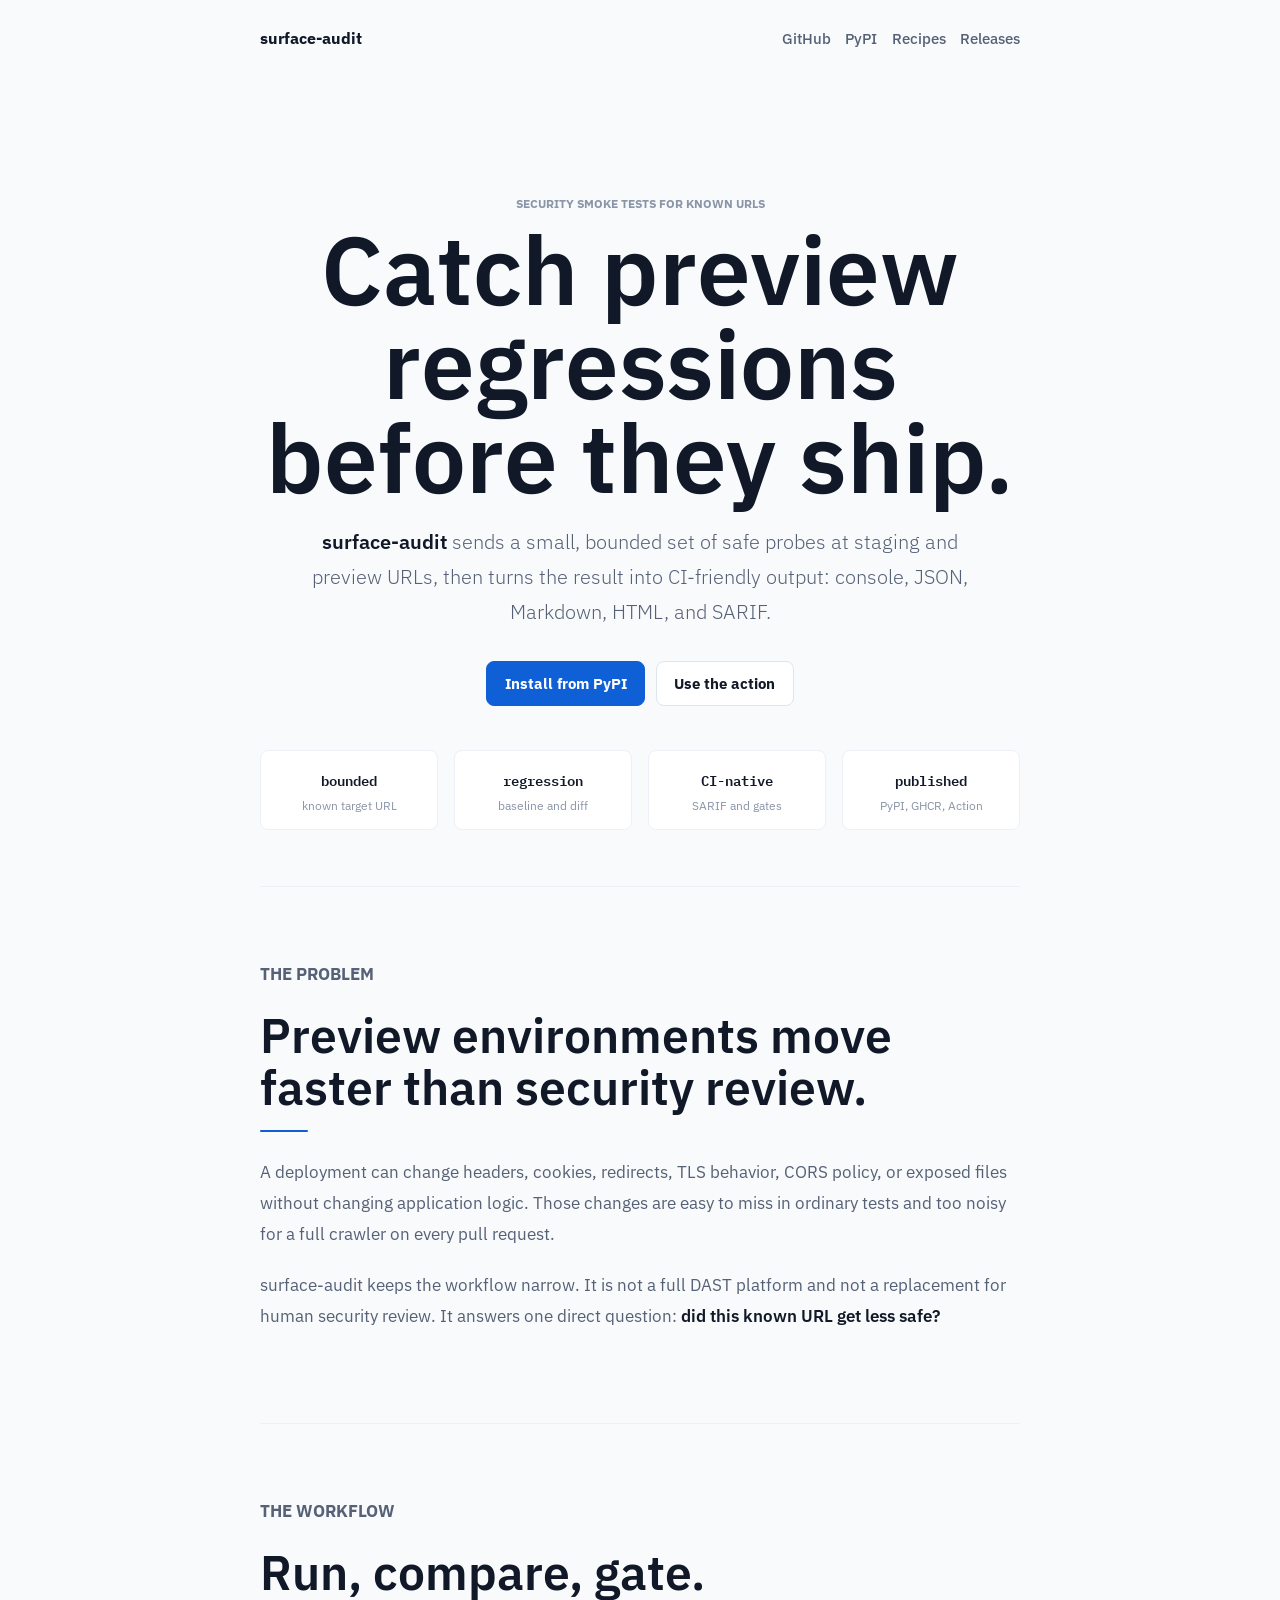
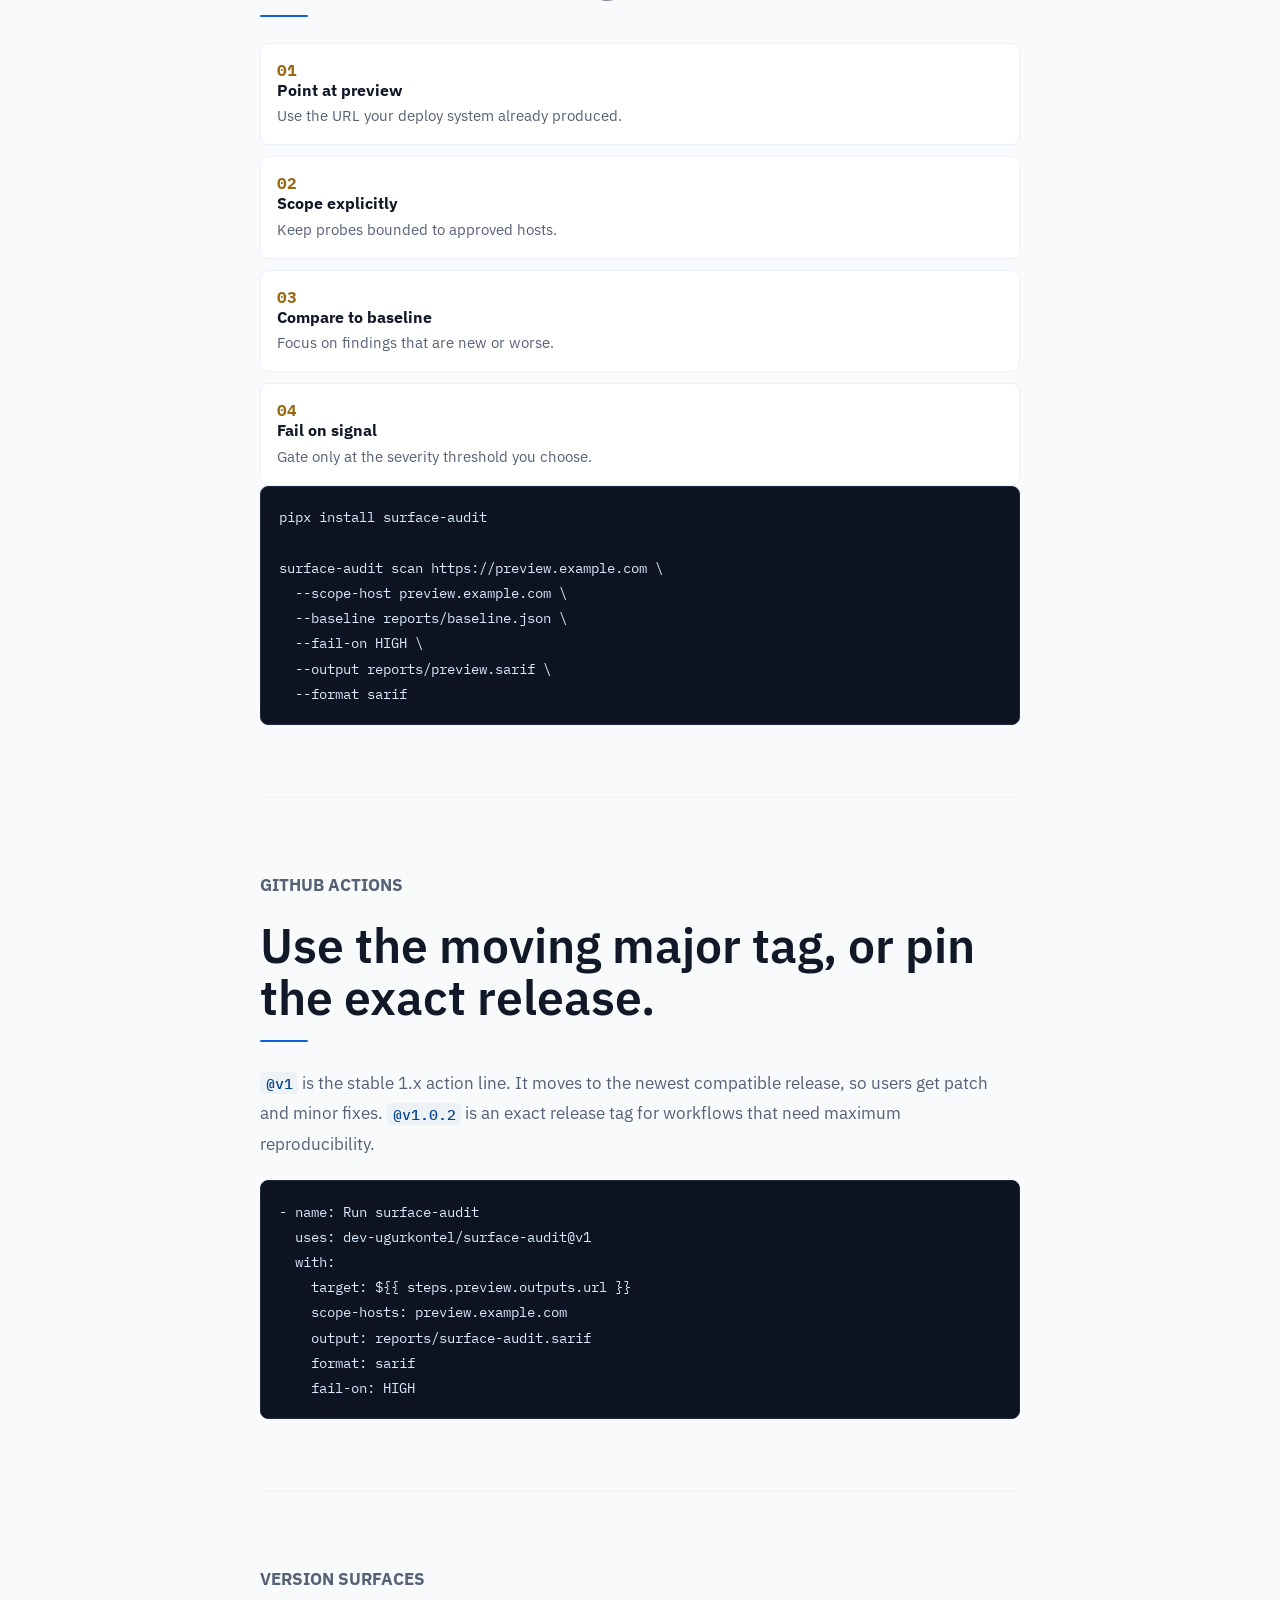
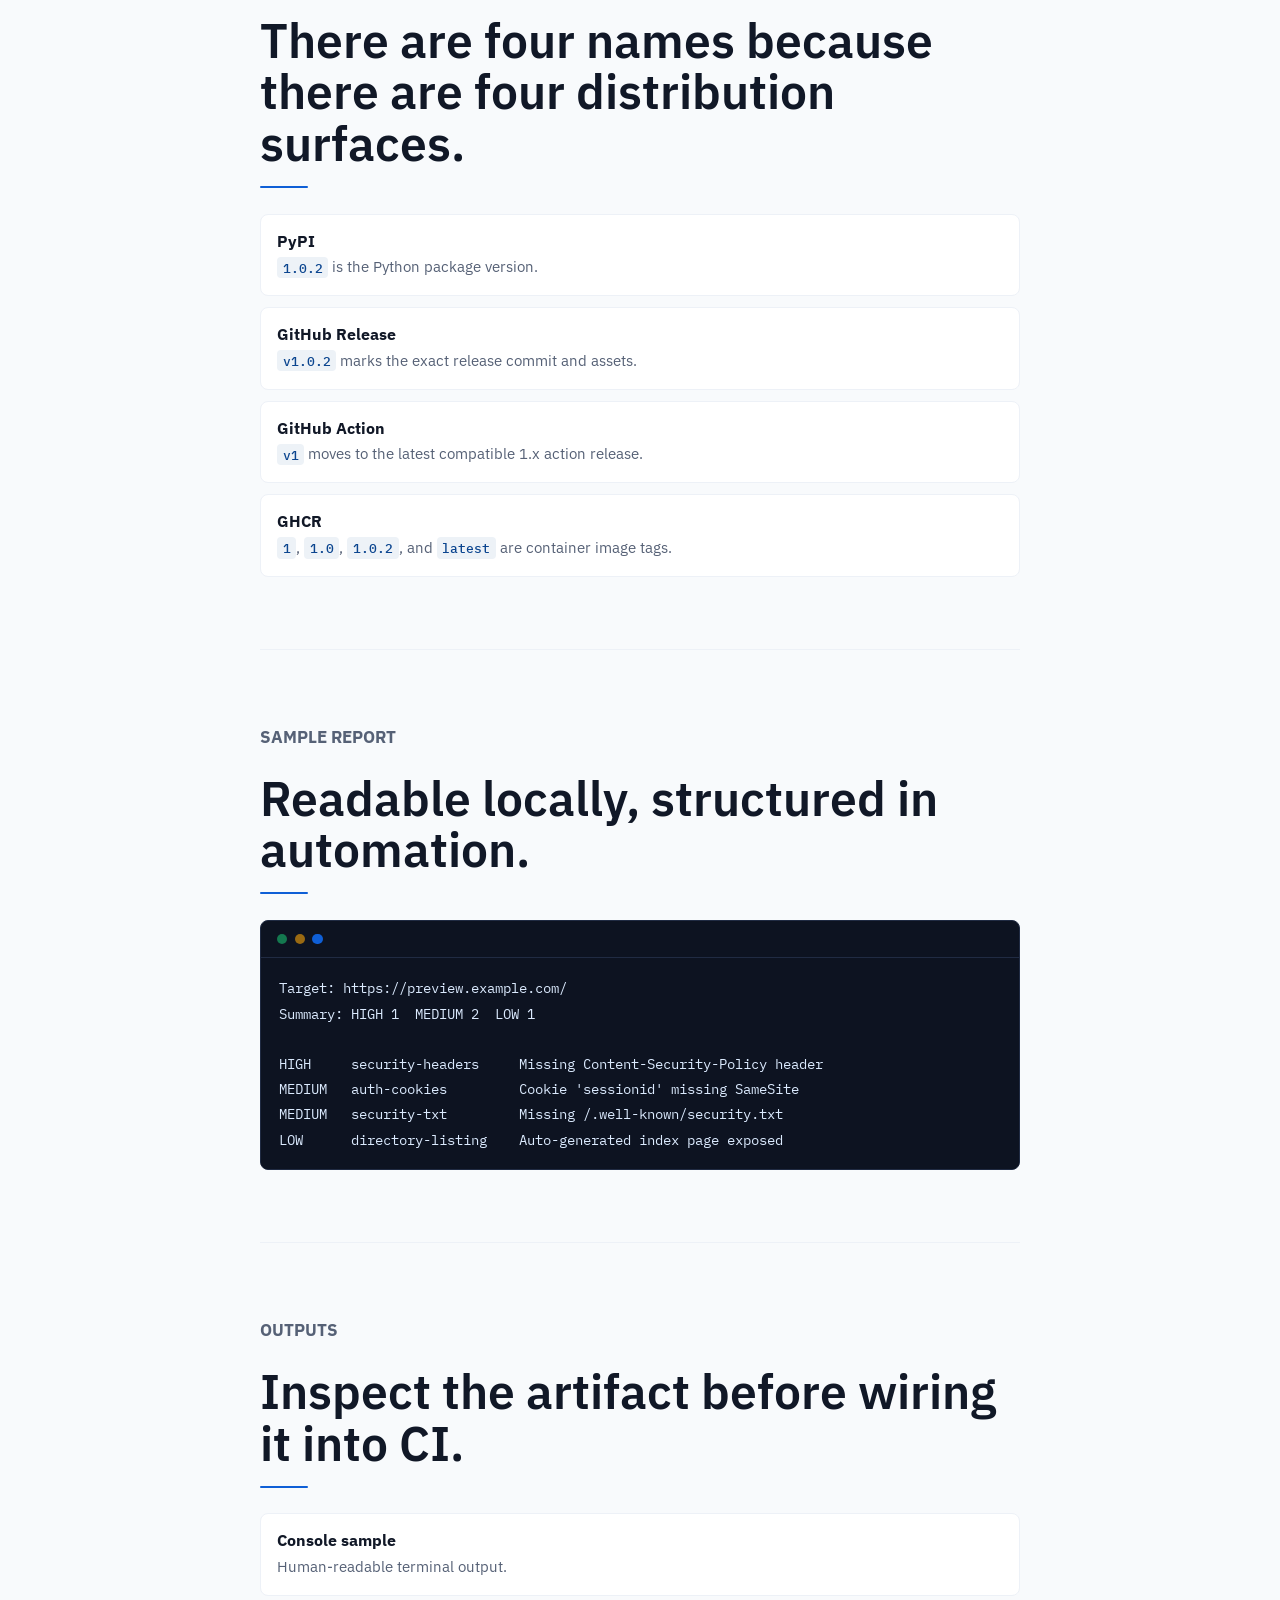
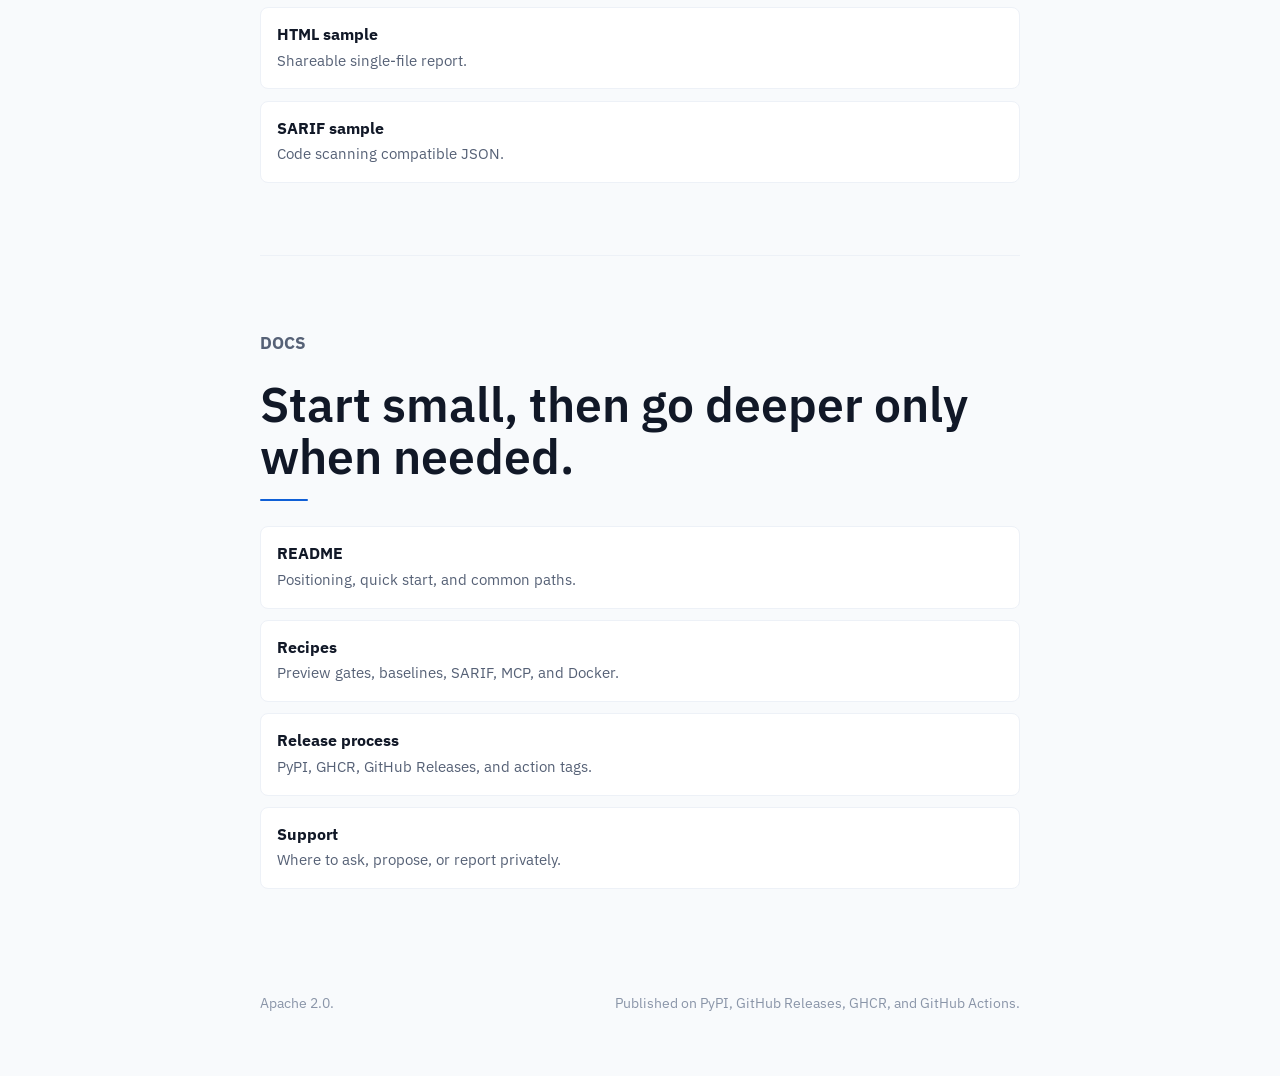
==== commit bd1e5e35: "style: update theme colors and improve layout in site.css and index.html" ====
--- a/docs/site/index.html
+++ b/docs/site/index.html
@@ -8,7 +8,7 @@
       name="description"
       content="surface-audit runs deterministic security smoke tests against known preview, staging, and pre-deploy URLs."
     />
-    <meta name="theme-color" content="#fbfaf7" />
+    <meta name="theme-color" content="#f8fafc" />
     <meta property="og:type" content="website" />
     <meta property="og:title" content="surface-audit - Preview security smoke tests" />
     <meta
@@ -27,7 +27,7 @@
     <link rel="preconnect" href="https://fonts.googleapis.com" />
     <link rel="preconnect" href="https://fonts.gstatic.com" crossorigin />
     <link
-      href="https://fonts.googleapis.com/css2?family=IBM+Plex+Mono:wght@400;500;600&family=IBM+Plex+Sans:wght@300;400;500;600;700&family=Instrument+Serif:ital@0;1&display=swap"
+      href="https://fonts.googleapis.com/css2?family=IBM+Plex+Mono:wght@400;500;600&amp;family=IBM+Plex+Sans:wght@300;400;500;600;700&amp;display=swap"
       rel="stylesheet"
     />
     <link rel="stylesheet" href="./assets/site.css" />
@@ -62,9 +62,9 @@
           <p class="kicker">security smoke tests for known URLs</p>
           <h1>Catch preview regressions before they ship.</h1>
           <p class="lede">
-            <strong>surface-audit</strong> sends a small, bounded set of safe probes at a staging
-            or preview URL and turns the result into CI-friendly output: console, JSON, Markdown,
-            HTML, and SARIF.
+            <strong>surface-audit</strong> sends a small, bounded set of safe probes at staging
+            and preview URLs, then turns the result into CI-friendly output: console, JSON,
+            Markdown, HTML, and SARIF.
           </p>
           <div class="actions">
             <a class="button primary" href="https://pypi.org/project/surface-audit/">Install from PyPI</a>
@@ -74,7 +74,7 @@
             <div><strong>bounded</strong><span>known target URL</span></div>
             <div><strong>regression</strong><span>baseline and diff</span></div>
             <div><strong>CI-native</strong><span>SARIF and gates</span></div>
-            <div><strong>signed</strong><span>SBOM + Sigstore</span></div>
+            <div><strong>published</strong><span>PyPI, GHCR, Action</span></div>
           </div>
         </section>
 
@@ -90,15 +90,10 @@
             ordinary tests and too noisy for a full crawler on every pull request.
           </p>
           <p>
-            surface-audit stays intentionally narrow. It does not try to replace ZAP, Nuclei, or a
-            human security assessment. It answers one smaller question well:
+            surface-audit keeps the workflow narrow. It is not a full DAST platform and not a
+            replacement for human security review. It answers one direct question:
             <strong>did this known URL get less safe?</strong>
           </p>
-          <div class="bench">
-            <div class="bench-item"><strong>known URL</strong><span>no crawler sprawl</span></div>
-            <div class="bench-item"><strong>safe probes</strong><span>no exploit confirmation</span></div>
-            <div class="bench-item"><strong>review output</strong><span>reports fit CI and PRs</span></div>
-          </div>
         </section>
 
         <hr />
@@ -156,11 +151,24 @@
             <div role="listitem"><strong>GitHub Action</strong><span><code>v1</code> moves to the latest compatible 1.x action release.</span></div>
             <div role="listitem"><strong>GHCR</strong><span><code>1</code>, <code>1.0</code>, <code>1.0.2</code>, and <code>latest</code> are container image tags.</span></div>
           </div>
-          <p>
-            Short version: use <code>surface-audit==1.0.2</code> in Python, <code>@v1</code> in
-            GitHub Actions unless you need an exact pin, and <code>:1.0.2</code> for a fully pinned
-            container.
-          </p>
+        </section>
+
+        <hr />
+
+        <section class="chapter">
+          <p class="label">Sample report</p>
+          <h2>Readable locally, structured in automation.</h2>
+          <div class="rule"></div>
+          <div class="terminal" aria-label="Sample surface-audit console output">
+            <div class="terminal-bar"><span></span><span></span><span></span></div>
+            <pre>Target: https://preview.example.com/
+Summary: HIGH 1  MEDIUM 2  LOW 1
+
+HIGH     security-headers     Missing Content-Security-Policy header
+MEDIUM   auth-cookies         Cookie 'sessionid' missing SameSite
+MEDIUM   security-txt         Missing /.well-known/security.txt
+LOW      directory-listing    Auto-generated index page exposed</pre>
+          </div>
         </section>
 
         <hr />
--- a/docs/site/assets/site.css
+++ b/docs/site/assets/site.css
@@ -1,17 +1,17 @@
 :root {
-  --bg: #fbfaf7;
+  --bg: #f8fafc;
   --paper: #ffffff;
-  --code: #f1f3f5;
-  --text: #101418;
-  --muted: #5f6b7a;
-  --faint: #9aa4b2;
-  --line: #e6e2da;
-  --line-soft: #f0ede6;
+  --code: #edf2f7;
+  --text: #111827;
+  --muted: #566176;
+  --faint: #8a95a8;
+  --line: #dfe5ef;
+  --line-soft: #edf1f7;
   --accent: #0f5fd6;
-  --accent-dark: #0c469b;
-  --accent-soft: #e9f1ff;
-  --green: #117a4b;
-  --serif: "Instrument Serif", Georgia, serif;
+  --accent-dark: #0b458f;
+  --accent-soft: #e8f1ff;
+  --green: #14784f;
+  --amber: #9a6a12;
   --sans: "IBM Plex Sans", -apple-system, BlinkMacSystemFont, "Segoe UI", sans-serif;
   --mono: "IBM Plex Mono", "SFMono-Regular", Consolas, monospace;
 }
@@ -29,9 +29,7 @@
 body {
   margin: 0;
   color: var(--muted);
-  background:
-    linear-gradient(180deg, rgba(15, 95, 214, 0.035), transparent 22rem),
-    var(--bg);
+  background: var(--bg);
   font-family: var(--sans);
   -webkit-font-smoothing: antialiased;
 }
@@ -70,7 +68,7 @@
 }
 
 .wrap {
-  width: min(720px, calc(100vw - 2rem));
+  width: min(760px, calc(100vw - 2rem));
   margin: 0 auto;
   padding: 1.25rem 0 4rem;
 }
@@ -86,7 +84,6 @@
 .brand {
   color: var(--text);
   font-weight: 700;
-  letter-spacing: -0.02em;
 }
 
 nav {
@@ -103,7 +100,7 @@
 }
 
 .hero {
-  padding: clamp(4.5rem, 14vw, 9rem) 0 3.5rem;
+  padding: clamp(4.5rem, 14vw, 8rem) 0 3.5rem;
   text-align: center;
 }
 
@@ -112,7 +109,7 @@
   color: var(--faint);
   font-size: 0.72rem;
   font-weight: 700;
-  letter-spacing: 0.13em;
+  letter-spacing: 0;
   text-transform: uppercase;
 }
 
@@ -120,23 +117,21 @@
 .chapter h2 {
   margin: 0;
   color: var(--text);
-  font-family: var(--serif);
-  font-weight: 400;
-  letter-spacing: -0.035em;
+  font-weight: 600;
+  letter-spacing: 0;
 }
 
 .hero h1 {
-  margin-top: 0.65rem;
-  font-size: clamp(4rem, 13vw, 7rem);
-  font-style: italic;
-  line-height: 0.92;
+  margin-top: 0.7rem;
+  font-size: clamp(3.25rem, 10vw, 6rem);
+  line-height: 0.98;
 }
 
 .lede {
-  max-width: 40rem;
+  max-width: 43rem;
   margin: 1.25rem auto 0;
   color: var(--muted);
-  font-size: clamp(1.05rem, 2.3vw, 1.28rem);
+  font-size: clamp(1.05rem, 2.3vw, 1.25rem);
   font-weight: 300;
   line-height: 1.75;
 }
@@ -164,7 +159,7 @@
   color: var(--text);
   background: var(--paper);
   border: 1px solid var(--line);
-  border-radius: 0.4rem;
+  border-radius: 0.5rem;
   font-size: 0.94rem;
   font-weight: 700;
 }
@@ -197,16 +192,14 @@
   text-align: center;
 }
 
-.facts div,
-.bench-item {
+.facts div {
   padding: 1.05rem 0.75rem;
-  background: rgba(255, 255, 255, 0.52);
+  background: var(--paper);
   border: 1px solid var(--line-soft);
-  border-radius: 0.45rem;
-}
-
-.facts strong,
-.bench-item strong {
+  border-radius: 0.5rem;
+}
+
+.facts strong {
   display: block;
   color: var(--text);
   font-family: var(--mono);
@@ -214,8 +207,7 @@
   font-weight: 600;
 }
 
-.facts span,
-.bench-item span {
+.facts span {
   display: block;
   margin-top: 0.35rem;
   color: var(--faint);
@@ -234,8 +226,8 @@
 
 .chapter h2 {
   margin-top: 0.35rem;
-  font-size: clamp(2rem, 5.4vw, 3.1rem);
-  line-height: 1.05;
+  font-size: clamp(2rem, 5.4vw, 3rem);
+  line-height: 1.08;
 }
 
 .rule {
@@ -243,7 +235,7 @@
   height: 2px;
   margin: 1rem 0 1.6rem;
   background: var(--accent);
-  border-radius: 99rem;
+  border-radius: 999px;
 }
 
 .chapter p {
@@ -253,132 +245,109 @@
   line-height: 1.85;
 }
 
-.bench {
-  display: grid;
-  grid-template-columns: repeat(3, minmax(0, 1fr));
-  gap: 0.7rem;
-  margin-top: 2rem;
-}
-
-.steps {
-  margin: 1.6rem 0 2rem;
-}
-
-.step {
-  display: grid;
-  grid-template-columns: 2.2rem minmax(8rem, 11rem) 1fr;
-  gap: 0.9rem;
-  align-items: baseline;
-  padding: 0.7rem 0 0.7rem 1rem;
-  border-left: 2px solid var(--accent);
-}
-
-.step + .step {
-  margin-top: 0.35rem;
-}
-
-.step span {
-  color: var(--accent);
-  font-family: var(--mono);
-  font-size: 0.78rem;
-  font-weight: 700;
-}
-
-.step strong {
-  color: var(--text);
-  font-size: 0.94rem;
-}
-
-.step em {
-  color: var(--muted);
-  font-size: 0.94rem;
-  font-style: normal;
-}
-
-.code-block {
+.code-block,
+.terminal pre {
   overflow-x: auto;
-  padding: 1.15rem 1.25rem;
-  color: #26323f;
-  background: var(--code);
-  border: 1px solid var(--line-soft);
-  border-radius: 0.45rem;
-  font-size: 0.87rem;
-  line-height: 1.8;
-  white-space: pre;
-}
-
-.matrix {
-  display: grid;
-  gap: 0.45rem;
-  margin: 1.5rem 0 1.75rem;
-}
-
-.matrix div {
-  display: grid;
-  grid-template-columns: 10rem 1fr;
-  gap: 1rem;
-  padding: 0.9rem 1rem;
-  background: rgba(255, 255, 255, 0.56);
-  border: 1px solid var(--line-soft);
-  border-radius: 0.45rem;
-}
-
-.matrix strong {
-  color: var(--text);
-}
-
-.matrix span {
-  line-height: 1.65;
-}
-
+  padding: 1.1rem;
+  color: #dbeafe;
+  background: #0d1321;
+  border: 1px solid #202b43;
+  border-radius: 0.5rem;
+  font-size: 0.9rem;
+  line-height: 1.75;
+}
+
+.steps,
+.matrix,
 .links {
   display: grid;
-  grid-template-columns: repeat(2, minmax(0, 1fr));
-  gap: 0.75rem;
+  gap: 0.7rem;
+  margin-top: 1.6rem;
+}
+
+.step,
+.matrix div,
+.links a {
+  padding: 1rem;
+  background: var(--paper);
+  border: 1px solid var(--line-soft);
+  border-radius: 0.5rem;
+}
+
+.step span {
+  display: block;
+  color: var(--amber);
+  font-family: var(--mono);
+  font-weight: 700;
+}
+
+.step strong,
+.matrix strong,
+.links strong {
+  display: block;
+  color: var(--text);
+  font-weight: 700;
+}
+
+.step em,
+.matrix span,
+.links span {
+  display: block;
+  margin-top: 0.35rem;
+  color: var(--muted);
+  font-size: 0.92rem;
+  font-style: normal;
+  line-height: 1.55;
+}
+
+.terminal {
   margin-top: 1.5rem;
-}
-
-.links a {
-  display: block;
-  min-height: 7rem;
-  padding: 1rem;
-  color: var(--muted);
-  background: var(--paper);
-  border: 1px solid var(--line);
-  border-radius: 0.45rem;
-}
-
-.links a:hover,
-.links a:focus-visible {
-  color: var(--muted);
-  border-color: var(--accent);
-  text-decoration: none;
-}
-
-.links strong {
-  display: block;
-  color: var(--text);
-}
-
-.links span {
-  display: block;
-  margin-top: 0.5rem;
-  line-height: 1.55;
+  background: #0d1321;
+  border: 1px solid #202b43;
+  border-radius: 0.5rem;
+  overflow: hidden;
+}
+
+.terminal-bar {
+  display: flex;
+  gap: 0.45rem;
+  padding: 0.8rem 1rem;
+  border-bottom: 1px solid #202b43;
+}
+
+.terminal-bar span {
+  width: 0.65rem;
+  height: 0.65rem;
+  background: var(--green);
+  border-radius: 999px;
+}
+
+.terminal-bar span:nth-child(2) {
+  background: var(--amber);
+}
+
+.terminal-bar span:nth-child(3) {
+  background: var(--accent);
+}
+
+.terminal pre {
+  border: 0;
+  border-radius: 0;
 }
 
 footer {
   display: flex;
   flex-wrap: wrap;
   justify-content: space-between;
-  gap: 0.7rem;
-  padding-top: 1.5rem;
+  gap: 0.75rem;
+  padding-top: 2rem;
   color: var(--faint);
-  border-top: 1px solid var(--line-soft);
-  font-size: 0.86rem;
+  font-size: 0.9rem;
 }
 
 @media (max-width: 720px) {
-  .topbar {
+  .topbar,
+  footer {
     align-items: flex-start;
     flex-direction: column;
   }
@@ -387,23 +356,13 @@
     justify-content: flex-start;
   }
 
-  .hero {
-    text-align: left;
+  .facts {
+    grid-template-columns: repeat(2, minmax(0, 1fr));
   }
-
-  .actions {
-    justify-content: flex-start;
-  }
-
-  .facts,
-  .bench,
-  .links {
+}
+
+@media (max-width: 460px) {
+  .facts {
     grid-template-columns: 1fr;
   }
-
-  .step,
-  .matrix div {
-    grid-template-columns: 1fr;
-    gap: 0.35rem;
-  }
-}
+}
